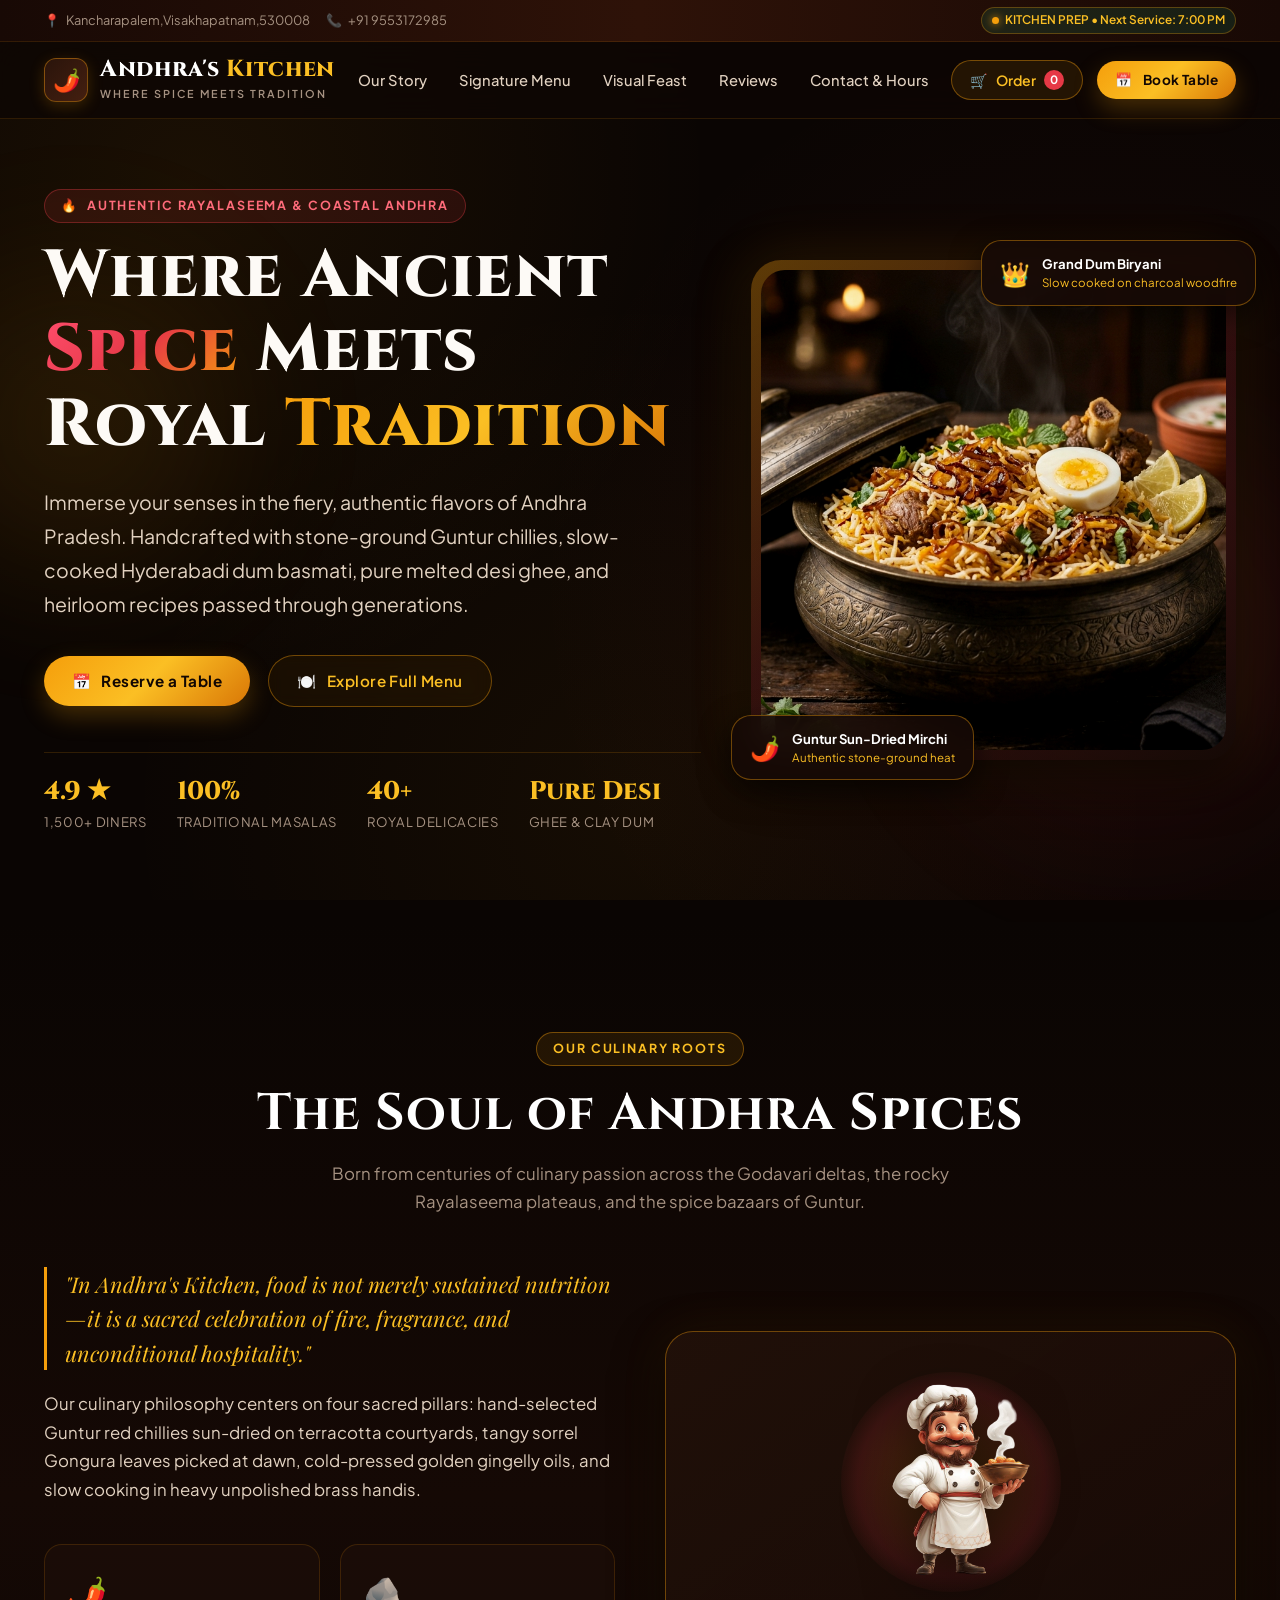
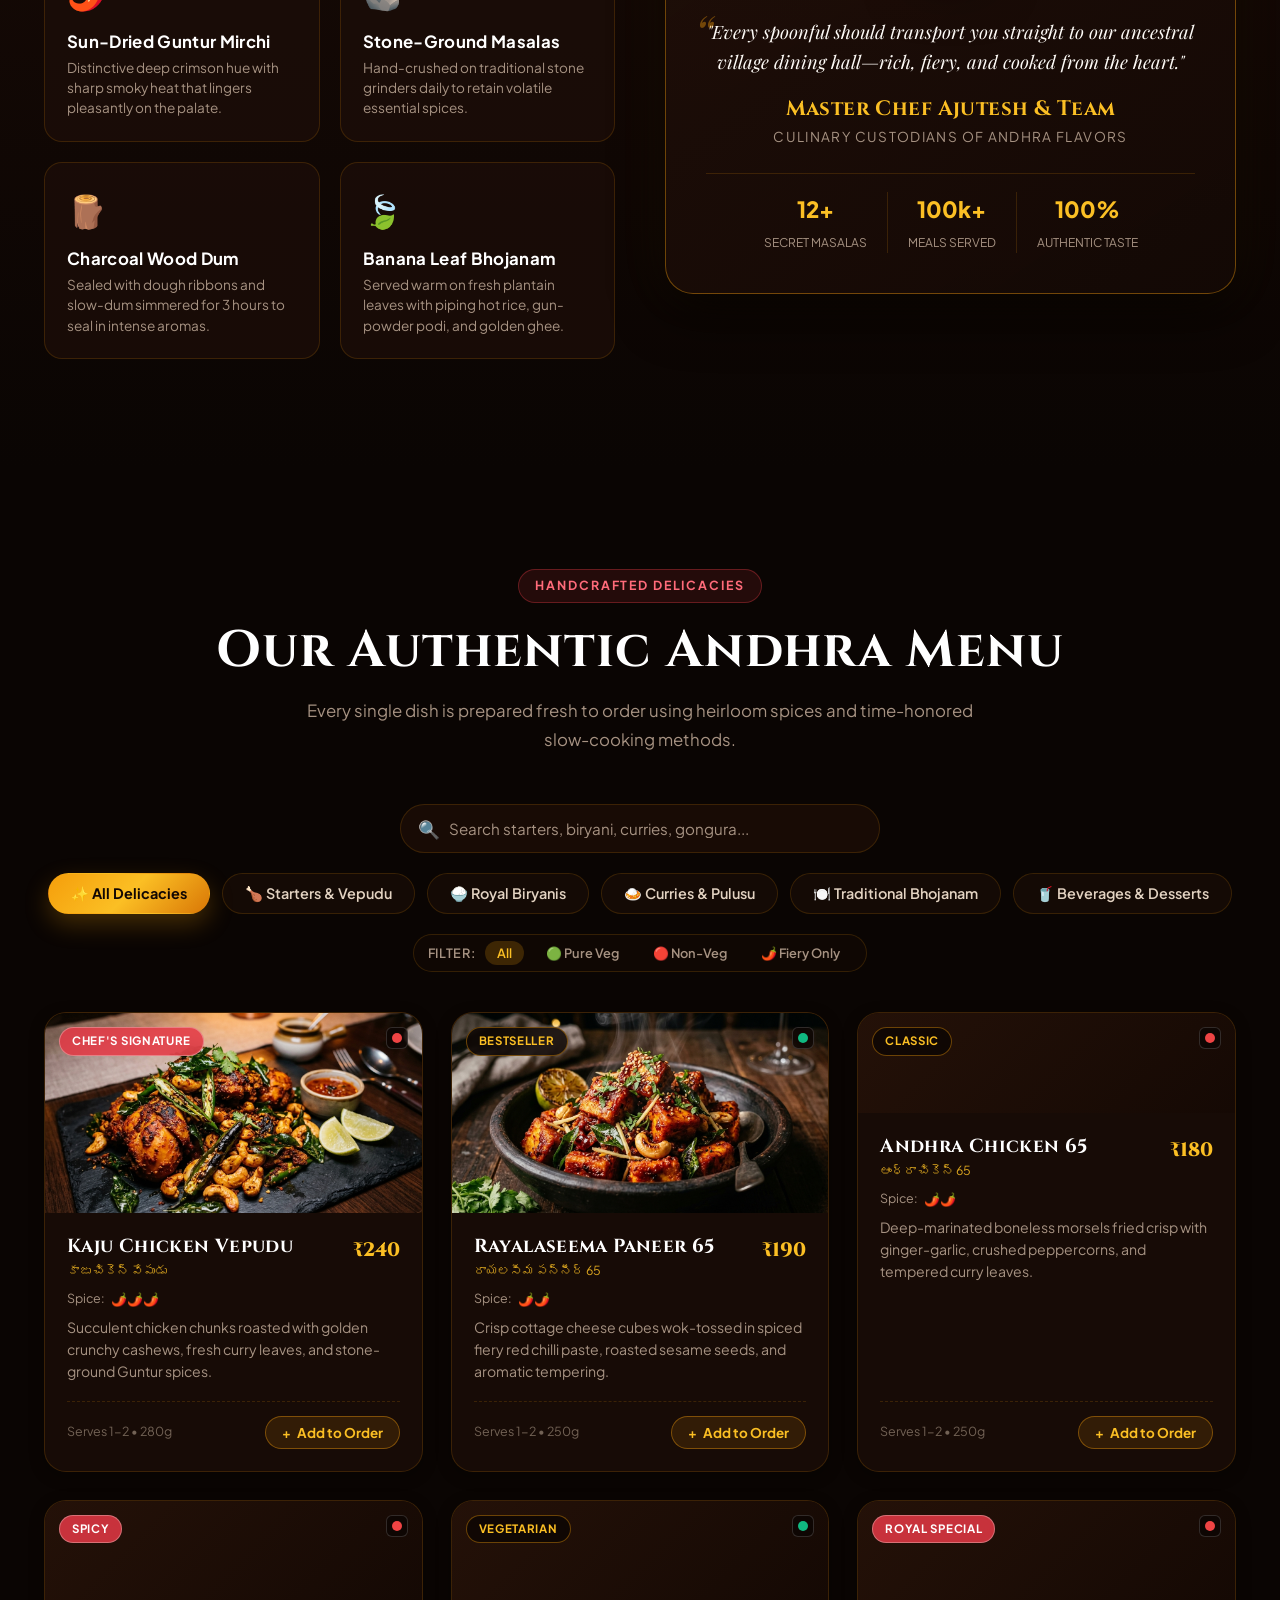
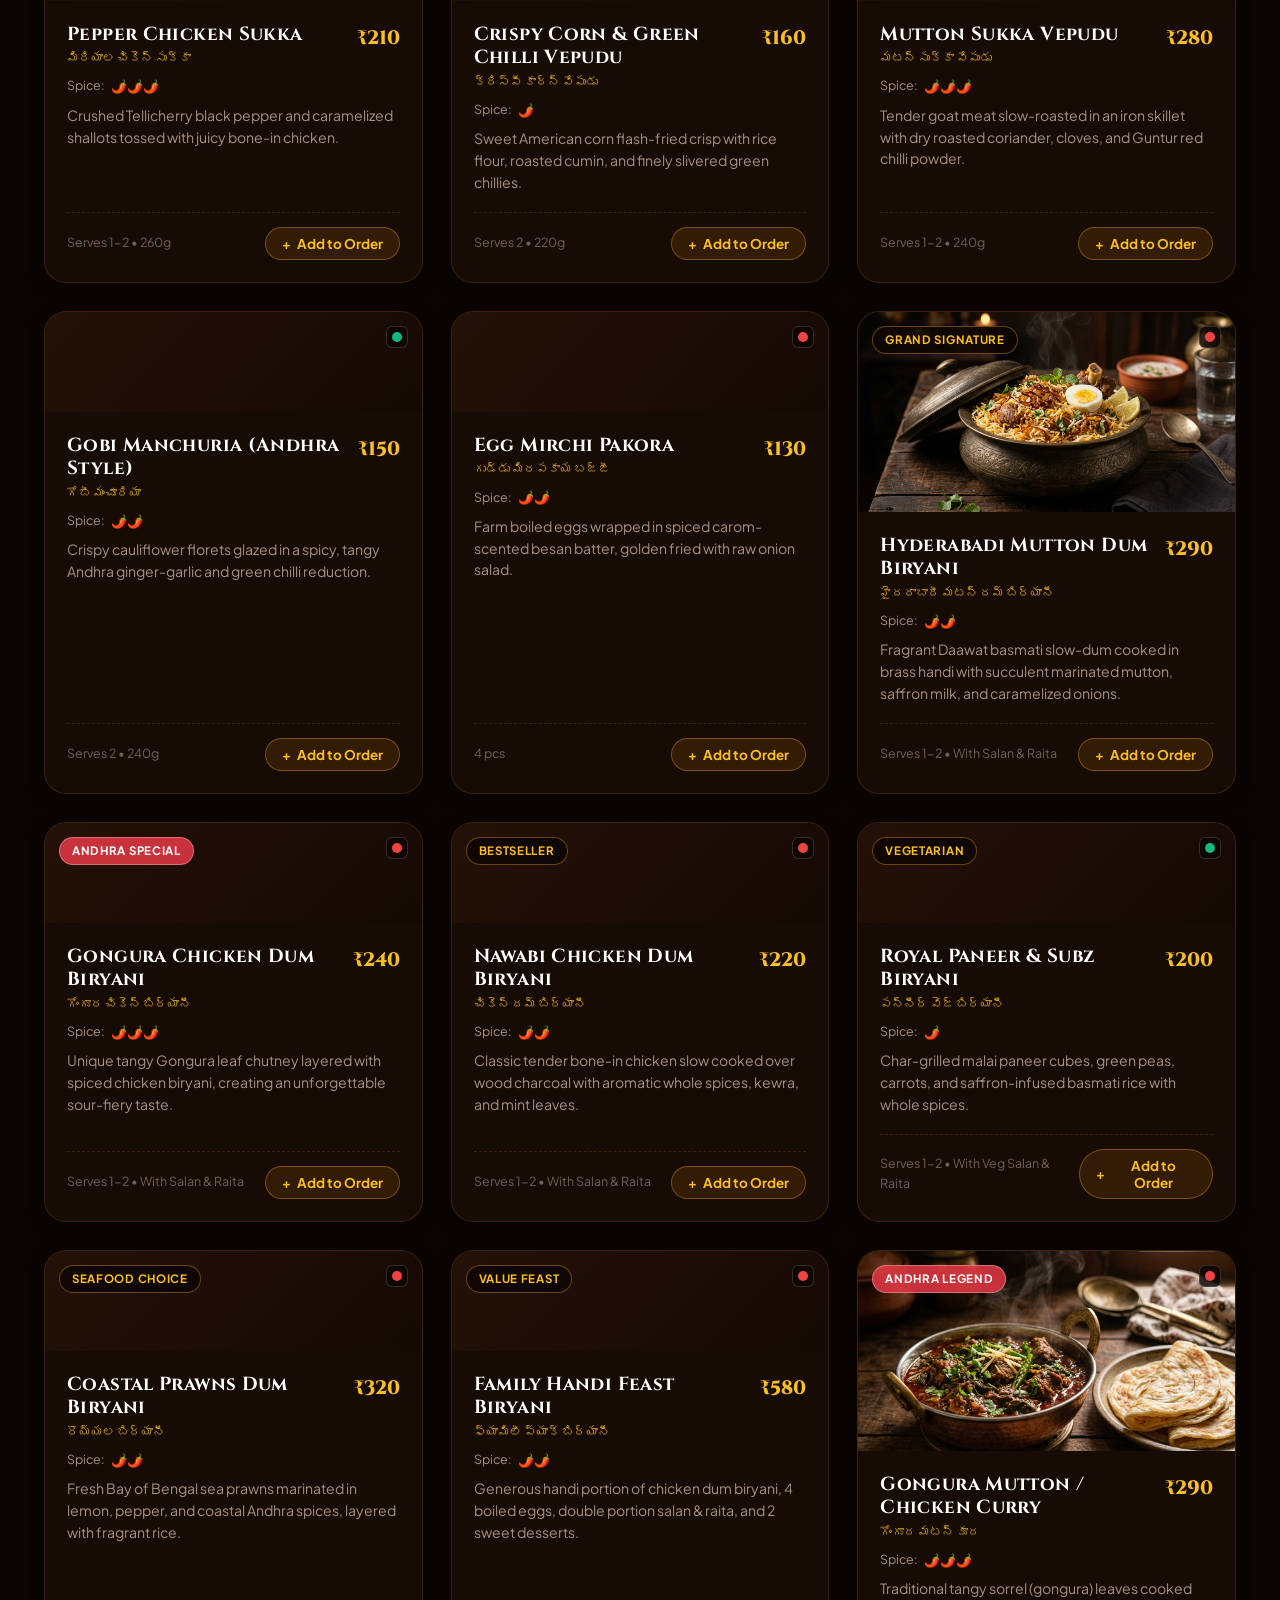
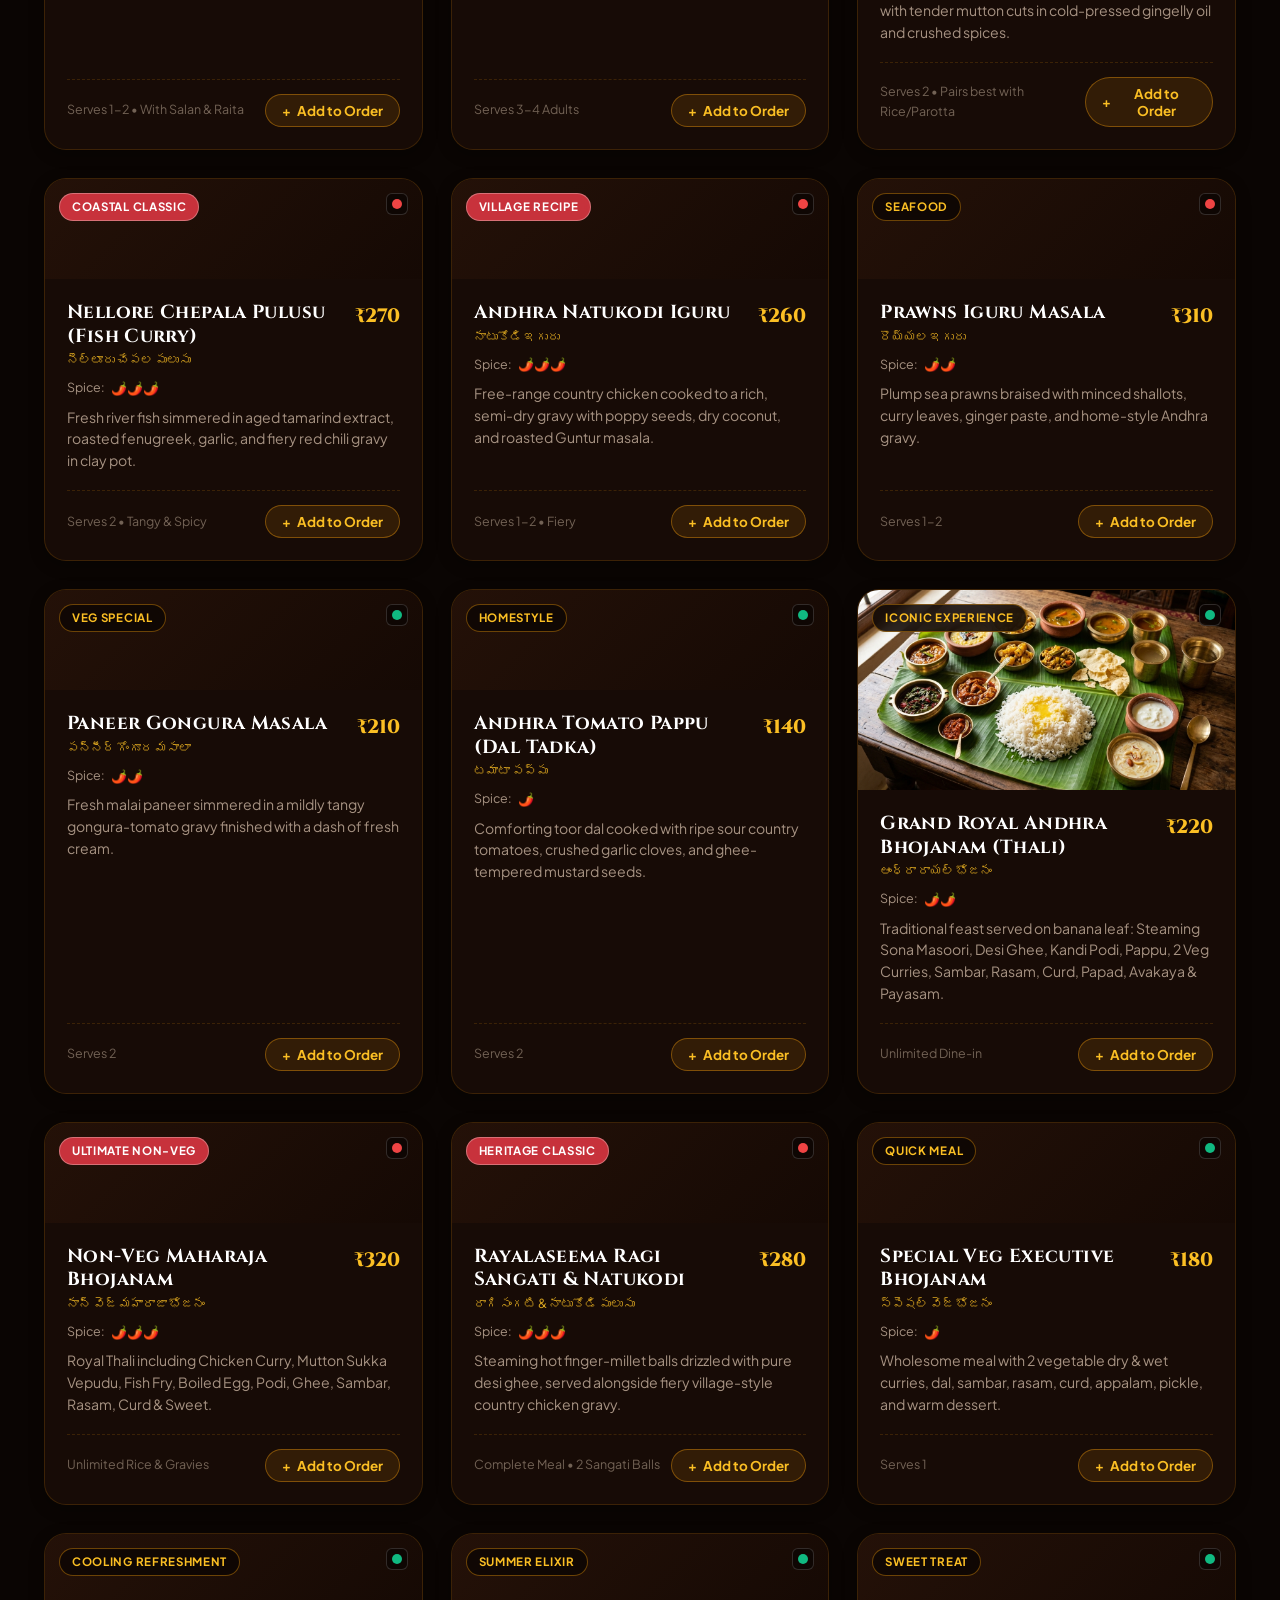
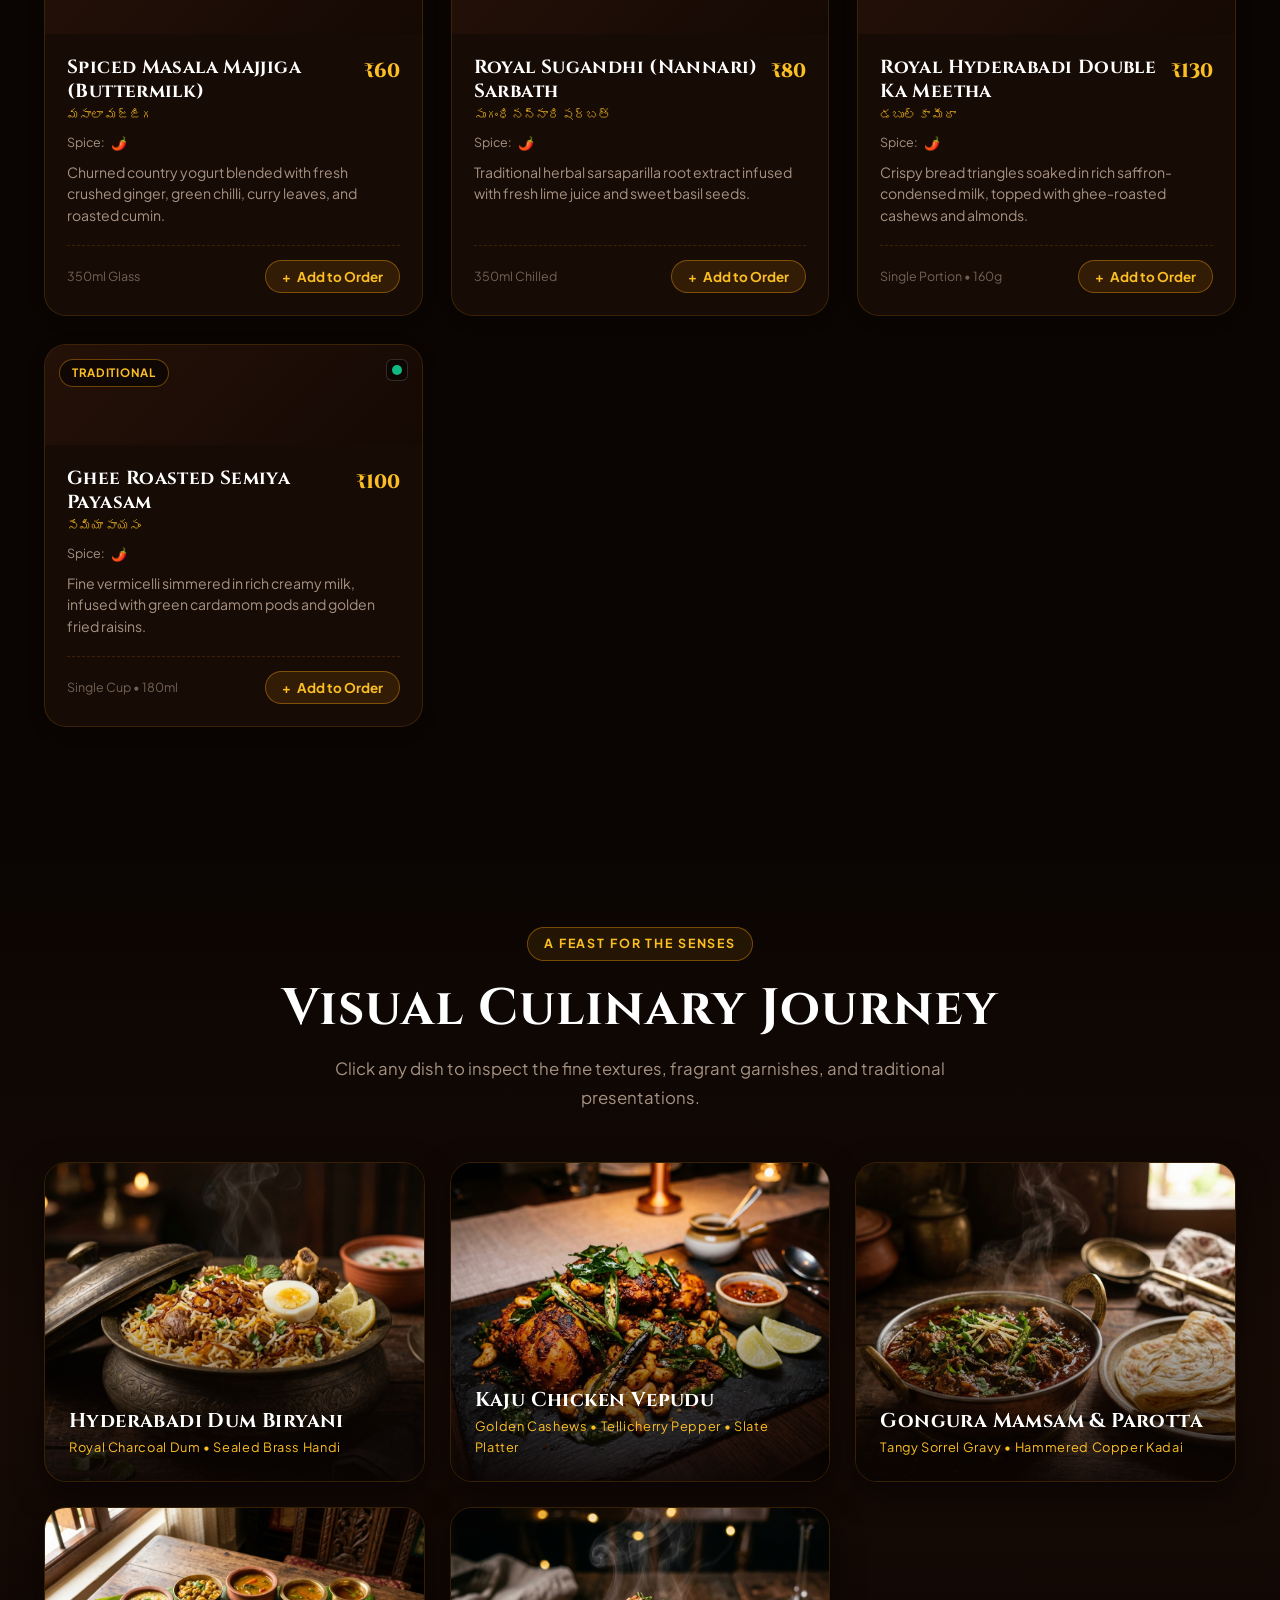
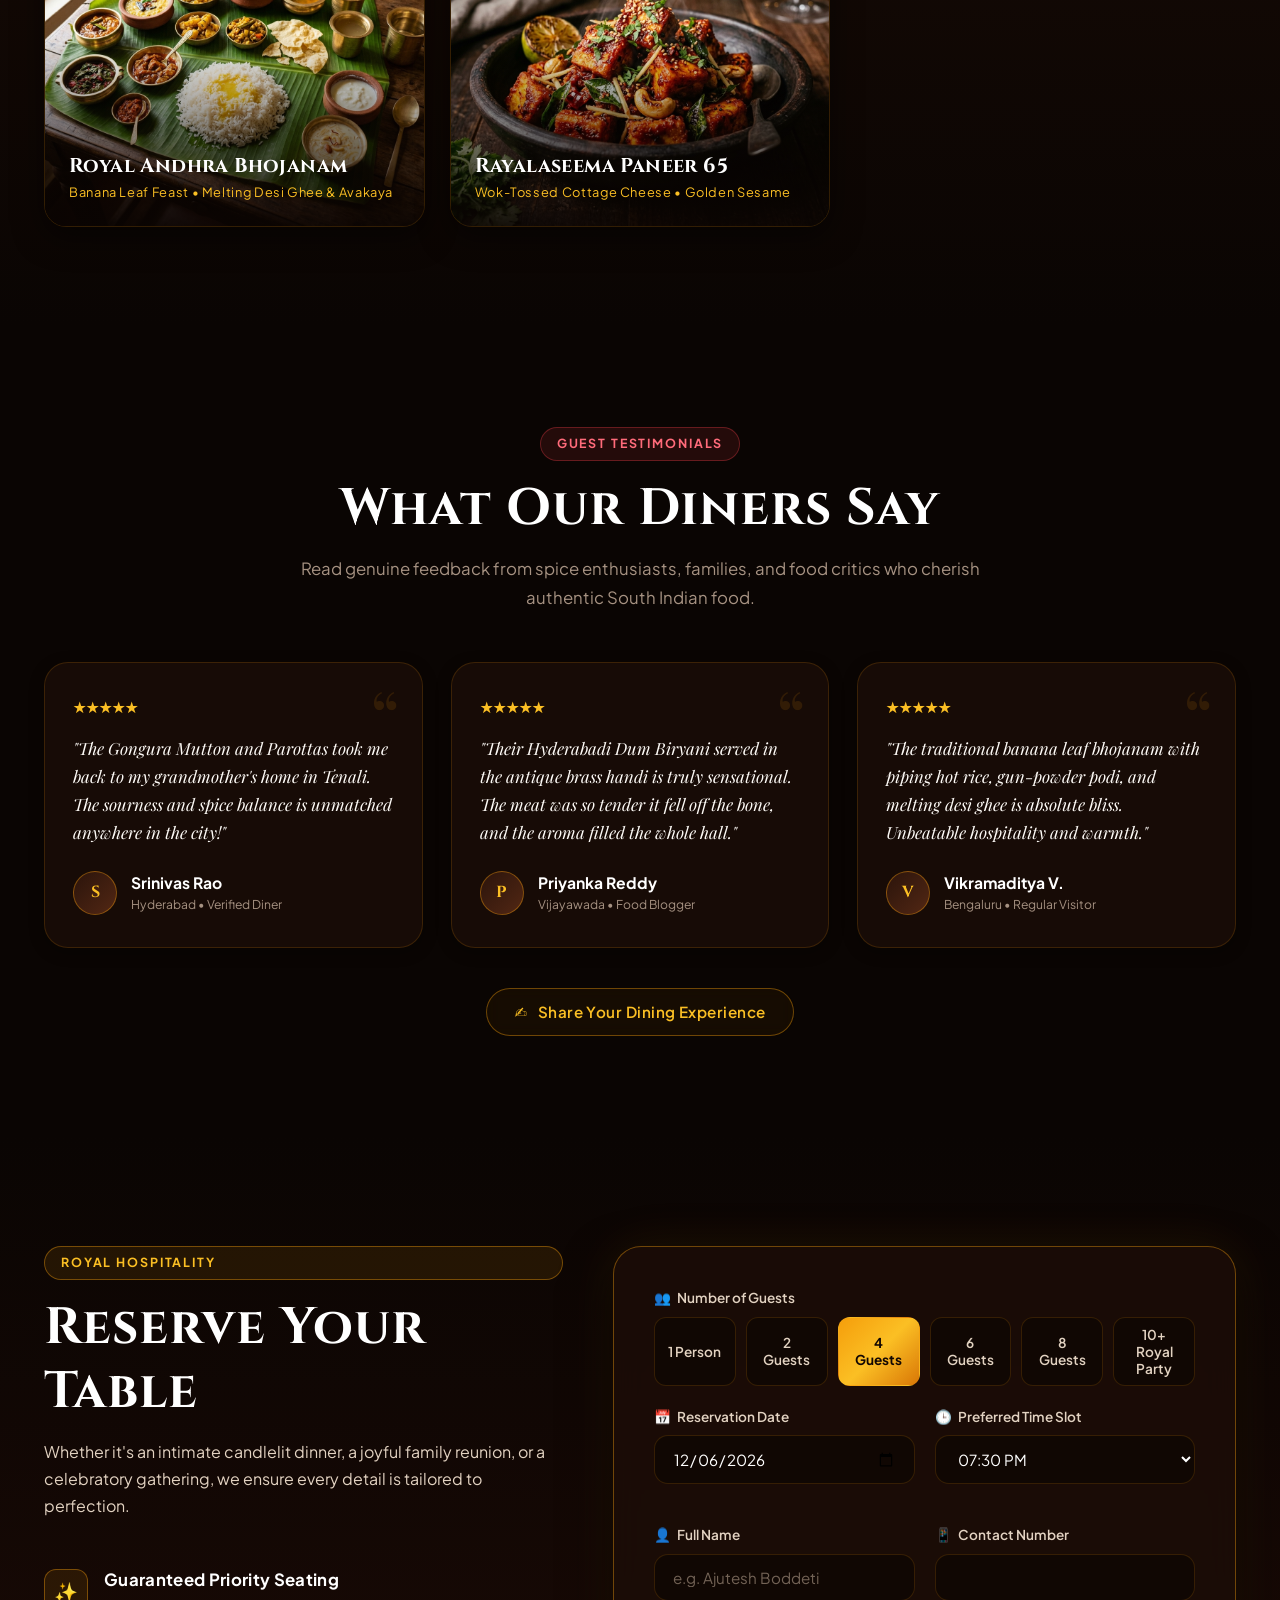
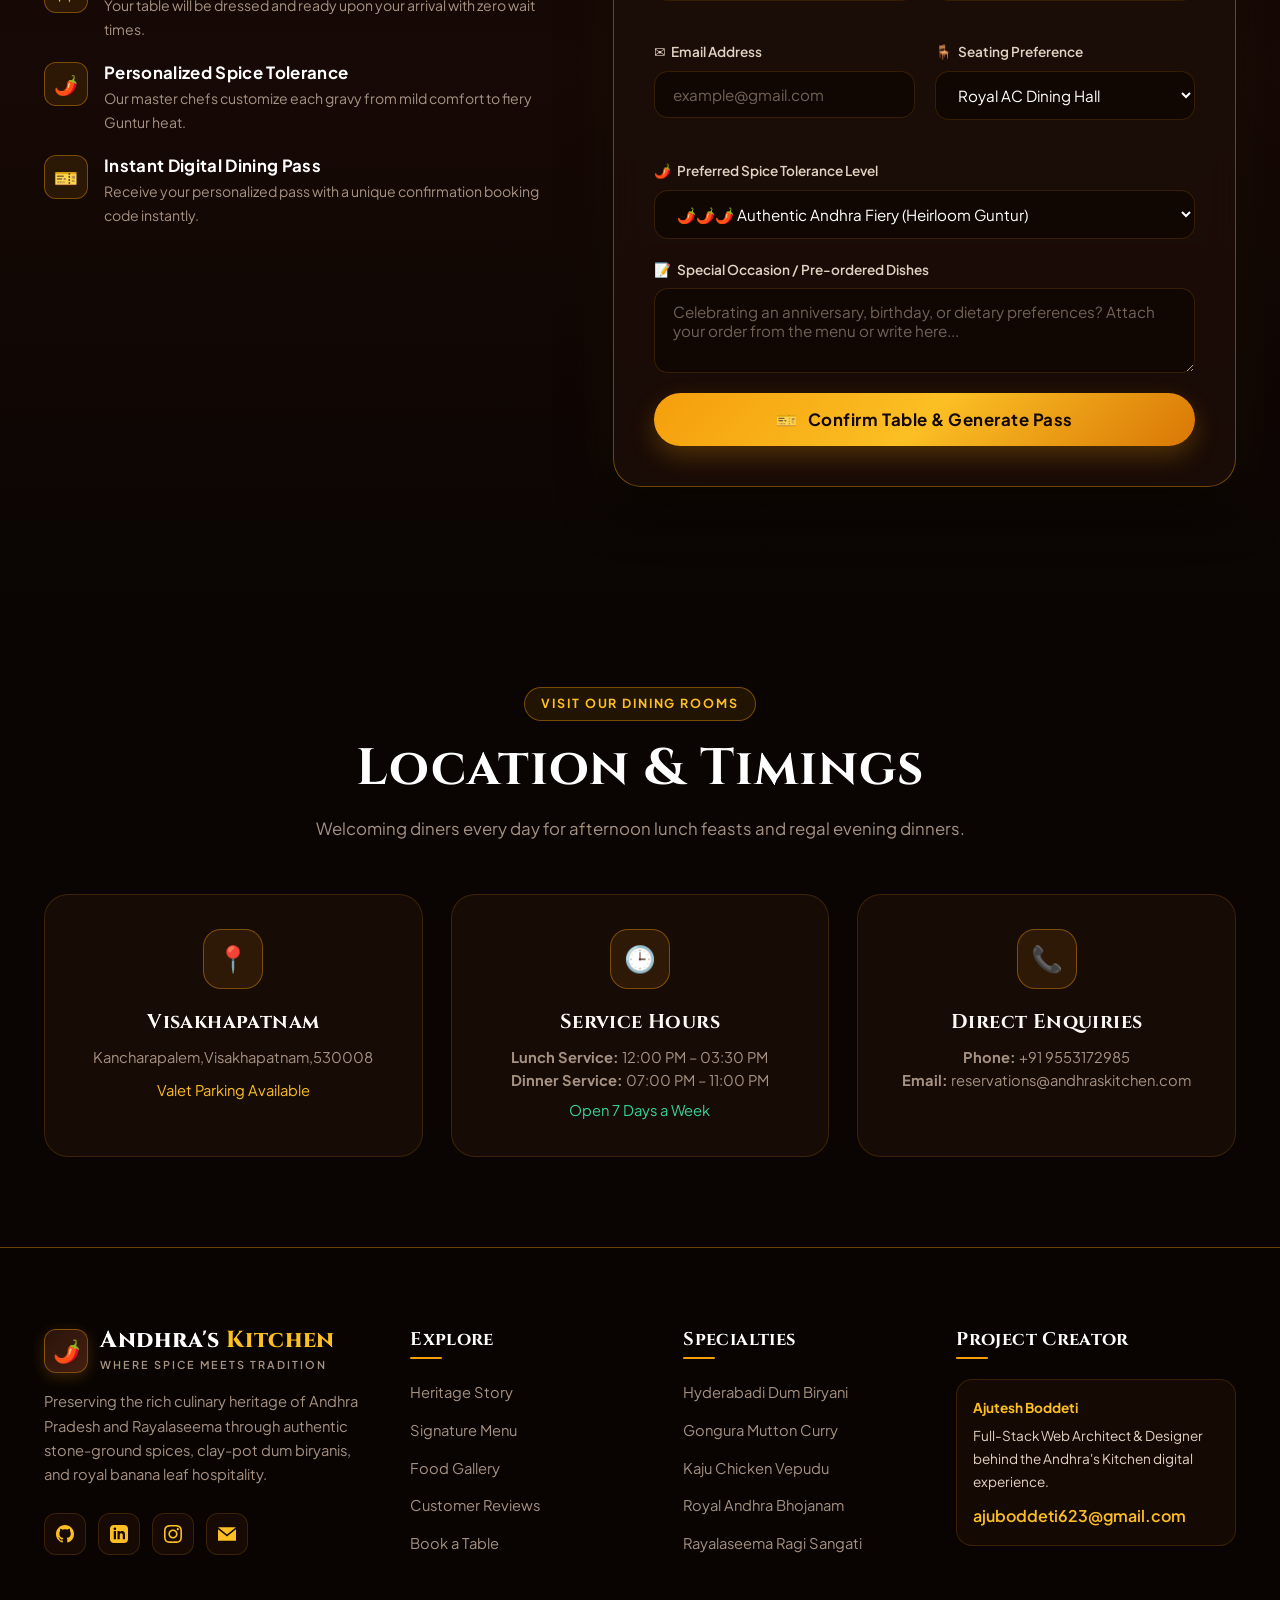
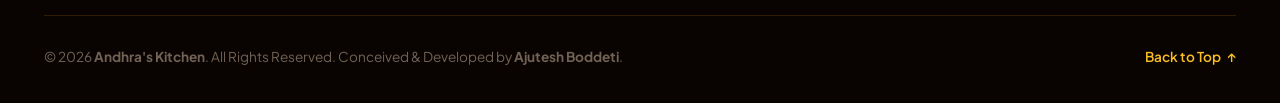
==== index.html @ c89c9b5f "Add files via upload" ====
<!DOCTYPE html>
<html lang="en">

<head>
    <meta charset="UTF-8">
    <meta name="viewport" content="width=device-width, initial-scale=1.0">
    <title>Andhra's Kitchen | Authentic Rayalaseema & Coastal Andhra Cuisine</title>
    <meta name="description"
        content="Experience royal Andhra & Rayalaseema cuisine at Andhra's Kitchen. Slow-cooked Dum Biryanis, authentic Gongura curries, stone-ground masalas, and traditional banana leaf bhojanam.">
    <meta name="keywords"
        content="Andhra Kitchen, Andhra Restaurant, Hyderabadi Biryani, Gongura Mutton, Andhra Thali, Rayalaseema Food, Guntur Chicken, Table Reservation">
    <meta name="theme-color" content="#0a0503">

    <!-- Stylesheets & Fonts -->
    <link rel="stylesheet" href="style1.css">
</head>

<body id="top">

    <!-- Top Announcement Bar -->
    <div class="top-bar">
        <div class="container top-bar-inner">
            <div class="top-bar-left">
                <span class="top-bar-item">
                    <span>📍</span> Kancharapalem,Visakhapatnam,530008
                </span>
                <span class="top-bar-item">
                    <span>📞</span> +91 9553172985
                </span>
            </div>
            <div class="top-bar-right">
                <span class="status-badge live-status-pill">
                    <span class="dot"></span> OPEN NOW • Lunch & Dinner Service
                </span>
            </div>
        </div>
    </div>

    <!-- Navigation Header -->
    <header class="navbar" id="mainNavbar">
        <div class="container nav-container">
            <!-- Brand Logo -->
            <a href="#top" class="brand-logo" aria-label="Andhra's Kitchen Home">
                <div class="brand-emblem">🌶️</div>
                <div class="brand-text">
                    <div class="brand-name">
                        <span>Andhra's</span> <span>Kitchen</span>
                    </div>
                    <span class="brand-tagline">Where Spice Meets Tradition</span>
                </div>
            </a>

            <!-- Desktop Nav Links -->
            <ul class="nav-links">
                <li><a href="#about" class="nav-link">Our Story</a></li>
                <li><a href="#menu" class="nav-link">Signature Menu</a></li>
                <li><a href="#gallery" class="nav-link">Visual Feast</a></li>
                <li><a href="#review" class="nav-link">Reviews</a></li>
                <li><a href="#contact" class="nav-link">Contact & Hours</a></li>
            </ul>

            <!-- Nav Actions -->
            <div class="nav-actions">
                <button class="btn-order-cart btn-open-cart" title="View Table Order">
                    <span>🛒</span>
                    <span>Order</span>
                    <span class="cart-count">0</span>
                </button>

                <a href="#book" class="btn btn-primary btn-sm btn-book-table">
                    <span>📅</span> Book Table
                </a>

                <button class="nav-toggle-btn" id="navToggleBtn" aria-label="Open mobile navigation menu">
                    ☰
                </button>
            </div>
        </div>
    </header>

    <!-- Mobile Navigation Drawer -->
    <div class="drawer-overlay" id="drawerOverlay"></div>
    <aside class="mobile-drawer" id="mobileDrawer">
        <div>
            <div class="drawer-header">
                <div class="brand-logo">
                    <div class="brand-emblem">🌶️</div>
                    <div class="brand-text">
                        <div class="brand-name"><span>Andhra's</span> <span>Kitchen</span></div>
                    </div>
                </div>
                <button class="drawer-close" id="closeMobileDrawer">✕</button>
            </div>
            <ul class="drawer-links">
                <li><a href="#top"><span>🏠</span> Home</a></li>
                <li><a href="#about"><span>📜</span> Our Heritage Story</a></li>
                <li><a href="#menu"><span>🍲</span> Signature Menu</a></li>
                <li><a href="#gallery"><span>📸</span> Visual Gallery</a></li>
                <li><a href="#review"><span>⭐</span> Guest Reviews</a></li>
                <li><a href="#book"><span>📅</span> Table Reservation</a></li>
                <li><a href="#contact"><span>📍</span> Location & Timings</a></li>
            </ul>
        </div>
        <div style="padding-top: 20px; border-top: 1px solid var(--border-subtle);">
            <a href="#book" class="btn btn-primary" style="width: 100%; margin-bottom: 12px;">Reserve Table Now</a>
            <div style="font-size: 0.8rem; text-align: center; color: var(--text-muted);">
                Open Daily: 12:00 PM – 11:00 PM
            </div>
        </div>
    </aside>

    <!-- Interactive Order Drawer / Cart -->
    <aside class="order-drawer" id="orderDrawer">
        <div class="drawer-top">
            <h3 class="drawer-title">
                <span>🛒</span> Your Table Pre-Order
            </h3>
            <button class="drawer-close" id="closeOrderDrawer">✕</button>
        </div>

        <div class="order-items-container" id="orderItemsContainer">
            <!-- Dynamically populated by app.js -->
        </div>

        <div class="drawer-bottom">
            <div class="order-summary-row">
                <span>Items Subtotal</span>
                <span id="orderSubtotalAmount">₹0</span>
            </div>
            <div class="order-summary-row" style="font-size: 0.8rem; color: var(--text-dim);">
                <span>Taxes & Service</span>
                <span>Included in Dine-in</span>
            </div>
            <div class="order-summary-row total">
                <span>Estimated Total</span>
                <span id="orderTotalAmount">₹0</span>
            </div>

            <div class="drawer-actions">
                <button class="btn btn-primary" id="btnAttachOrderToBooking" style="width: 100%;">
                    <span>📅</span> Attach to Table Booking
                </button>
                <button class="btn btn-outline btn-sm" id="btnClearOrder" style="width: 100%;">
                    Clear All Items
                </button>
            </div>
        </div>
    </aside>

    <!-- Main Content Area -->
    <main>
        <!-- Hero Section -->
        <section id="hero" class="hero">
            <div class="container">
                <div class="hero-grid">
                    <div class="hero-content">
                        <div class="section-tag chili">
                            <span>🔥</span> Authentic Rayalaseema & Coastal Andhra
                        </div>

                        <h1 class="hero-title">
                            Where Ancient <span class="chili-gradient-text">Spice</span> Meets Royal <span
                                class="gold-gradient-text">Tradition</span>
                        </h1>

                        <p class="hero-description">
                            Immerse your senses in the fiery, authentic flavors of Andhra Pradesh. Handcrafted with
                            stone-ground Guntur chillies, slow-cooked Hyderabadi dum basmati, pure melted desi ghee, and
                            heirloom recipes passed through generations.
                        </p>

                        <div class="hero-buttons">
                            <a href="#book" class="btn btn-primary">
                                <span>📅</span> Reserve a Table
                            </a>
                            <a href="#menu" class="btn btn-outline">
                                <span>🍽️</span> Explore Full Menu
                            </a>
                        </div>

                        <div class="hero-stats">
                            <div class="stat-item">
                                <span class="stat-value">4.9 ★</span>
                                <span class="stat-label">1,500+ Diners</span>
                            </div>
                            <div class="stat-item">
                                <span class="stat-value">100%</span>
                                <span class="stat-label">Traditional Masalas</span>
                            </div>
                            <div class="stat-item">
                                <span class="stat-value">40+</span>
                                <span class="stat-label">Royal Delicacies</span>
                            </div>
                            <div class="stat-item">
                                <span class="stat-value">Pure Desi</span>
                                <span class="stat-label">Ghee & Clay Dum</span>
                            </div>
                        </div>
                    </div>

                    <!-- Hero Visual Showcase -->
                    <div class="hero-visual">
                        <div class="hero-image-frame">
                            <img src="images/hero_biryani.jpg"
                                alt="Authentic Hyderabadi Mutton Dum Biryani in traditional brass handi" width="800"
                                height="500">
                        </div>

                        <!-- Floating Highlight Badges -->
                        <div class="floating-chip top-right">
                            <span class="chip-icon">👑</span>
                            <div>
                                <div class="chip-title">Grand Dum Biryani</div>
                                <div class="chip-subtitle">Slow cooked on charcoal woodfire</div>
                            </div>
                        </div>

                        <div class="floating-chip bottom-left">
                            <span class="chip-icon">🌶️</span>
                            <div>
                                <div class="chip-title">Guntur Sun-Dried Mirchi</div>
                                <div class="chip-subtitle">Authentic stone-ground heat</div>
                            </div>
                        </div>
                    </div>
                </div>
            </div>
        </section>

        <!-- About & Heritage Story Section -->
        <section id="about" class="about-section">
            <div class="container">
                <div class="section-heading-wrapper">
                    <span class="section-tag">Our Culinary Roots</span>
                    <h2 class="section-title">The Soul of Andhra Spices</h2>
                    <p class="section-subtitle">
                        Born from centuries of culinary passion across the Godavari deltas, the rocky Rayalaseema
                        plateaus, and the spice bazaars of Guntur.
                    </p>
                </div>

                <div class="story-grid">
                    <div class="story-text">
                        <p class="story-lead">
                            "In Andhra's Kitchen, food is not merely sustained nutrition—it is a sacred celebration of
                            fire, fragrance, and unconditional hospitality."
                        </p>

                        <p class="story-body">
                            Our culinary philosophy centers on four sacred pillars: hand-selected Guntur red chillies
                            sun-dried on terracotta courtyards, tangy sorrel Gongura leaves picked at dawn, cold-pressed
                            golden gingelly oils, and slow cooking in heavy unpolished brass handis.
                        </p>

                        <div class="heritage-pillars">
                            <div class="pillar-card">
                                <span class="pillar-icon">🌶️</span>
                                <h3 class="pillar-title">Sun-Dried Guntur Mirchi</h3>
                                <p class="pillar-desc">Distinctive deep crimson hue with sharp smoky heat that lingers
                                    pleasantly on the palate.</p>
                            </div>
                            <div class="pillar-card">
                                <span class="pillar-icon">🪨</span>
                                <h3 class="pillar-title">Stone-Ground Masalas</h3>
                                <p class="pillar-desc">Hand-crushed on traditional stone grinders daily to retain
                                    volatile essential spices.</p>
                            </div>
                            <div class="pillar-card">
                                <span class="pillar-icon">🪵</span>
                                <h3 class="pillar-title">Charcoal Wood Dum</h3>
                                <p class="pillar-desc">Sealed with dough ribbons and slow-dum simmered for 3 hours to
                                    seal in intense aromas.</p>
                            </div>
                            <div class="pillar-card">
                                <span class="pillar-icon">🍃</span>
                                <h3 class="pillar-title">Banana Leaf Bhojanam</h3>
                                <p class="pillar-desc">Served warm on fresh plantain leaves with piping hot rice,
                                    gun-powder podi, and golden ghee.</p>
                            </div>
                        </div>
                    </div>

                    <!-- Chef Story Feature Card -->
                    <div class="chef-feature-card">
                        <div class="chef-img-wrapper">
                            <img src="ck.png" alt="Master Chef Mascot of Andhra's Kitchen" width="200" height="200">
                        </div>
                        <p class="chef-quote">
                            "Every spoonful should transport you straight to our ancestral village dining hall—rich,
                            fiery, and cooked from the heart."
                        </p>
                        <h3 class="chef-name">Master Chef Ajutesh & Team</h3>
                        <div class="chef-role">Culinary Custodians of Andhra Flavors</div>

                        <div
                            style="display: flex; gap: 20px; justify-content: center; margin-top: 25px; width: 100%; border-top: 1px solid var(--border-subtle); padding-top: 18px;">
                            <div>
                                <span
                                    style="font-size: 1.4rem; font-weight: 800; color: var(--gold-light); display: block;">12+</span>
                                <span
                                    style="font-size: 0.75rem; color: var(--text-muted); text-transform: uppercase;">Secret
                                    Masalas</span>
                            </div>
                            <div style="border-left: 1px solid var(--border-subtle); padding-left: 20px;">
                                <span
                                    style="font-size: 1.4rem; font-weight: 800; color: var(--gold-light); display: block;">100k+</span>
                                <span
                                    style="font-size: 0.75rem; color: var(--text-muted); text-transform: uppercase;">Meals
                                    Served</span>
                            </div>
                            <div style="border-left: 1px solid var(--border-subtle); padding-left: 20px;">
                                <span
                                    style="font-size: 1.4rem; font-weight: 800; color: var(--gold-light); display: block;">100%</span>
                                <span
                                    style="font-size: 0.75rem; color: var(--text-muted); text-transform: uppercase;">Authentic
                                    Taste</span>
                            </div>
                        </div>
                    </div>
                </div>
            </div>
        </section>

        <!-- Culinary Repertoire / Menu Section -->
        <section id="menu" class="menu-section">
            <div class="container">
                <div class="section-heading-wrapper">
                    <span class="section-tag chili">Handcrafted Delicacies</span>
                    <h2 class="section-title">Our Authentic Andhra Menu</h2>
                    <p class="section-subtitle">
                        Every single dish is prepared fresh to order using heirloom spices and time-honored slow-cooking
                        methods.
                    </p>
                </div>

                <!-- Menu Controls (Search, Categories, Dietary) -->
                <div class="menu-controls">
                    <!-- Live Search Box -->
                    <div class="search-box">
                        <span class="search-icon">🔍</span>
                        <input type="text" id="menuSearchInput"
                            placeholder="Search starters, biryani, curries, gongura..." aria-label="Search Menu Dishes">
                    </div>

                    <!-- Category Filter Tabs -->
                    <div class="category-tabs" role="tablist">
                        <button class="tab-btn active" data-category="all" role="tab">✨ All Delicacies</button>
                        <button class="tab-btn" data-category="starters" role="tab">🍗 Starters & Vepudu</button>
                        <button class="tab-btn" data-category="biryani" role="tab">🍚 Royal Biryanis</button>
                        <button class="tab-btn" data-category="curries" role="tab">🍛 Curries & Pulusu</button>
                        <button class="tab-btn" data-category="meals" role="tab">🍽️ Traditional Bhojanam</button>
                        <button class="tab-btn" data-category="drinks" role="tab">🥤 Beverages & Desserts</button>
                    </div>

                    <!-- Dietary Sub-Filter -->
                    <div class="diet-filter">
                        <span class="diet-label">Filter:</span>
                        <button class="diet-btn active" data-diet="all">All</button>
                        <button class="diet-btn" data-diet="veg">🟢 Pure Veg</button>
                        <button class="diet-btn" data-diet="non-veg">🔴 Non-Veg</button>
                        <button class="diet-btn" data-diet="spicy">🌶️ Fiery Only</button>
                    </div>
                </div>

                <!-- Dynamic Menu Grid (Populated by app.js) -->
                <div class="menu-grid" id="menuGrid">
                    <!-- Cards will be dynamically injected here -->
                </div>
            </div>
        </section>

        <!-- Visual Feast / Culinary Gallery Section -->
        <section id="gallery" class="gallery-section">
            <div class="container">
                <div class="section-heading-wrapper">
                    <span class="section-tag">A Feast For The Senses</span>
                    <h2 class="section-title">Visual Culinary Journey</h2>
                    <p class="section-subtitle">
                        Click any dish to inspect the fine textures, fragrant garnishes, and traditional presentations.
                    </p>
                </div>

                <div class="gallery-grid">
                    <!-- Item 1: Royal Dum Biryani -->
                    <div class="gallery-card" data-title="Hyderabadi Mutton Dum Biryani"
                        data-tag="Slow Dum • Brass Handi • Saffron Basmati">
                        <img src="images/hero_biryani.jpg" alt="Hyderabadi Mutton Dum Biryani in brass handi"
                            loading="lazy">
                        <div class="gallery-overlay">
                            <h3 class="gallery-title">Hyderabadi Dum Biryani</h3>
                            <span class="gallery-tag">Royal Charcoal Dum • Sealed Brass Handi</span>
                        </div>
                    </div>

                    <!-- Item 2: Kaju Chicken Vepudu -->
                    <div class="gallery-card" data-title="Kaju Chicken Vepudu (Pepper Fry)"
                        data-tag="Roasted Cashews • Curry Leaves • Guntur Spice">
                        <img src="images/chicken_fry.jpg" alt="Gourmet Andhra Pepper Chicken Fry on black slate"
                            loading="lazy">
                        <div class="gallery-overlay">
                            <h3 class="gallery-title">Kaju Chicken Vepudu</h3>
                            <span class="gallery-tag">Golden Cashews • Tellicherry Pepper • Slate Platter</span>
                        </div>
                    </div>

                    <!-- Item 3: Gongura Mutton / Chicken Curry -->
                    <div class="gallery-card" data-title="Andhra Gongura Mamsam Curry"
                        data-tag="Sorrel Leaves • Flaky Malabar Parotta • Copper Kadai">
                        <img src="images/curry_gongura.jpg"
                            alt="Steaming Gongura Mutton curry in copper kadai with parotta" loading="lazy">
                        <div class="gallery-overlay">
                            <h3 class="gallery-title">Gongura Mamsam & Parotta</h3>
                            <span class="gallery-tag">Tangy Sorrel Gravy • Hammered Copper Kadai</span>
                        </div>
                    </div>

                    <!-- Item 4: Grand Andhra Bhojanam (Thali) -->
                    <div class="gallery-card" data-title="Grand Royal Andhra Bhojanam (Thali)"
                        data-tag="Plantain Leaf • Sona Masoori • Desi Ghee • 9 Accompaniments">
                        <img src="images/andhra_thali.jpg" alt="Authentic Andhra Bhojanam Thali on banana leaf"
                            loading="lazy">
                        <div class="gallery-overlay">
                            <h3 class="gallery-title">Royal Andhra Bhojanam</h3>
                            <span class="gallery-tag">Banana Leaf Feast • Melting Desi Ghee & Avakaya</span>
                        </div>
                    </div>

                    <!-- Item 5: Rayalaseema Paneer 65 -->
                    <div class="gallery-card" data-title="Rayalaseema Paneer 65"
                        data-tag="Crisp Malai Paneer • Red Chilli Masala • Roasted Sesame">
                        <img src="images/paneer_starter.jpg" alt="Crispy Paneer 65 tossed with sesame and cashews"
                            loading="lazy">
                        <div class="gallery-overlay">
                            <h3 class="gallery-title">Rayalaseema Paneer 65</h3>
                            <span class="gallery-tag">Wok-Tossed Cottage Cheese • Golden Sesame</span>
                        </div>
                    </div>
                </div>
            </div>
        </section>

        <!-- Customer Testimonials & Reviews -->
        <section id="review" class="reviews-section">
            <div class="container">
                <div class="section-heading-wrapper">
                    <span class="section-tag chili">Guest Testimonials</span>
                    <h2 class="section-title">What Our Diners Say</h2>
                    <p class="section-subtitle">
                        Read genuine feedback from spice enthusiasts, families, and food critics who cherish authentic
                        South Indian food.
                    </p>
                </div>

                <div class="reviews-grid">
                    <div class="review-card">
                        <div class="review-rating">★★★★★</div>
                        <p class="review-quote">"The Gongura Mutton and Parottas took me back to my grandmother's home
                            in Tenali. The sourness and spice balance is unmatched anywhere in the city!"</p>
                        <div class="reviewer-meta">
                            <div class="reviewer-avatar">S</div>
                            <div class="reviewer-info">
                                <span class="reviewer-name">Srinivas Rao</span>
                                <span class="reviewer-tag">Hyderabad • Verified Diner</span>
                            </div>
                        </div>
                    </div>

                    <div class="review-card">
                        <div class="review-rating">★★★★★</div>
                        <p class="review-quote">"Their Hyderabadi Dum Biryani served in the antique brass handi is truly
                            sensational. The meat was so tender it fell off the bone, and the aroma filled the whole
                            hall."</p>
                        <div class="reviewer-meta">
                            <div class="reviewer-avatar">P</div>
                            <div class="reviewer-info">
                                <span class="reviewer-name">Priyanka Reddy</span>
                                <span class="reviewer-tag">Vijayawada • Food Blogger</span>
                            </div>
                        </div>
                    </div>

                    <div class="review-card">
                        <div class="review-rating">★★★★★</div>
                        <p class="review-quote">"The traditional banana leaf bhojanam with piping hot rice, gun-powder
                            podi, and melting desi ghee is absolute bliss. Unbeatable hospitality and warmth."</p>
                        <div class="reviewer-meta">
                            <div class="reviewer-avatar">V</div>
                            <div class="reviewer-info">
                                <span class="reviewer-name">Vikramaditya V.</span>
                                <span class="reviewer-tag">Bengaluru • Regular Visitor</span>
                            </div>
                        </div>
                    </div>
                </div>

                <div style="text-align: center; margin-top: 40px;">
                    <button class="btn btn-outline" id="btnOpenReviewModal">
                        <span>✍️</span> Share Your Dining Experience
                    </button>
                </div>
            </div>
        </section>

        <!-- Table Reservation Section -->
        <section id="book" class="reservation-section">
            <div class="container">
                <div class="reservation-grid">
                    <div class="reservation-info">
                        <div class="section-tag">Royal Hospitality</div>
                        <h2 class="section-title">Reserve Your Table</h2>
                        <p style="margin-bottom: 20px;">
                            Whether it's an intimate candlelit dinner, a joyful family reunion, or a celebratory
                            gathering, we ensure every detail is tailored to perfection.
                        </p>

                        <ul class="perks-list">
                            <li class="perk-item">
                                <div class="perk-icon-circle">✨</div>
                                <div class="perk-text">
                                    <h4>Guaranteed Priority Seating</h4>
                                    <p>Your table will be dressed and ready upon your arrival with zero wait times.</p>
                                </div>
                            </li>
                            <li class="perk-item">
                                <div class="perk-icon-circle">🌶️</div>
                                <div class="perk-text">
                                    <h4>Personalized Spice Tolerance</h4>
                                    <p>Our master chefs customize each gravy from mild comfort to fiery Guntur heat.</p>
                                </div>
                            </li>
                            <li class="perk-item">
                                <div class="perk-icon-circle">🎫</div>
                                <div class="perk-text">
                                    <h4>Instant Digital Dining Pass</h4>
                                    <p>Receive your personalized pass with a unique confirmation booking code instantly.
                                    </p>
                                </div>
                            </li>
                        </ul>
                    </div>

                    <!-- Reservation Form Card -->
                    <div class="reservation-card">
                        <form id="reservationForm" action="https://formspree.io/f/meepoard" method="POST">
                            <!-- Party Size Quick Selector -->
                            <div class="form-field full-width">
                                <label class="field-label">
                                    <span>👥</span> Number of Guests
                                </label>
                                <div class="party-pills">
                                    <button type="button" class="party-pill-btn" data-size="1">1 Person</button>
                                    <button type="button" class="party-pill-btn" data-size="2">2 Guests</button>
                                    <button type="button" class="party-pill-btn active" data-size="4">4 Guests</button>
                                    <button type="button" class="party-pill-btn" data-size="6">6 Guests</button>
                                    <button type="button" class="party-pill-btn" data-size="8">8 Guests</button>
                                    <button type="button" class="party-pill-btn" data-size="10">10+ Royal Party</button>
                                </div>
                                <input type="hidden" name="party_size" id="partySizeInput" value="4">
                            </div>

                            <!-- Date & Time Grid -->
                            <div class="form-group-grid">
                                <div class="form-field">
                                    <label class="field-label" for="resDate">
                                        <span>📅</span> Reservation Date
                                    </label>
                                    <input type="date" id="resDate" name="reservation_date" class="field-input"
                                        required>
                                </div>

                                <div class="form-field">
                                    <label class="field-label" for="resTime">
                                        <span>🕒</span> Preferred Time Slot
                                    </label>
                                    <select id="resTime" name="reservation_time" class="field-select" required>
                                        <optgroup label="Lunch Service (12:00 PM – 3:30 PM)">
                                            <option value="12:30 PM">12:30 PM</option>
                                            <option value="01:00 PM">01:00 PM</option>
                                            <option value="01:30 PM">01:30 PM</option>
                                            <option value="02:00 PM">02:00 PM</option>
                                        </optgroup>
                                        <optgroup label="Dinner Service (7:00 PM – 11:00 PM)" selected>
                                            <option value="07:30 PM" selected>07:30 PM</option>
                                            <option value="08:00 PM">08:00 PM</option>
                                            <option value="08:30 PM">08:30 PM</option>
                                            <option value="09:00 PM">09:00 PM</option>
                                            <option value="09:30 PM">09:30 PM</option>
                                        </optgroup>
                                    </select>
                                </div>
                            </div>

                            <!-- Guest Personal Details -->
                            <div class="form-group-grid">
                                <div class="form-field">
                                    <label class="field-label" for="resName">
                                        <span>👤</span> Full Name
                                    </label>
                                    <input type="text" id="resName" name="full_name" class="field-input"
                                        placeholder="e.g. Ajutesh Boddeti" required>
                                </div>

                                <div class="form-field">
                                    <label class="field-label" for="resPhone">
                                        <span>📱</span> Contact Number
                                    </label>
                                    <input type="tel" id="resPhone" name="phone_number" class="field-input"
                                        placeholder="" pattern="[0-9+ -]{10,15}" required>
                                </div>
                            </div>

                            <div class="form-group-grid">
                                <div class="form-field">
                                    <label class="field-label" for="resEmail">
                                        <span>✉️</span> Email Address
                                    </label>
                                    <input type="email" id="resEmail" name="email_address" class="field-input"
                                        placeholder="example@gmail.com" required>
                                </div>

                                <div class="form-field">
                                    <label class="field-label" for="resSeating">
                                        <span>🪑</span> Seating Preference
                                    </label>
                                    <select id="resSeating" name="seating_preference" class="field-select">
                                        <option value="Royal AC Dining Hall">Royal AC Dining Hall</option>
                                        <option value="Open-air Candlelit Courtyard">Open-air Candlelit Courtyard
                                        </option>
                                        <option value="Private Family Banquet Room">Private Family Banquet Room</option>
                                    </select>
                                </div>
                            </div>

                            <div class="form-field full-width">
                                <label class="field-label" for="resSpice">
                                    <span>🌶️</span> Preferred Spice Tolerance Level
                                </label>
                                <select id="resSpice" name="spice_preference" class="field-select">
                                    <option value="Authentic Andhra Fiery (Recommended)">🌶️🌶️🌶️ Authentic Andhra
                                        Fiery (Heirloom Guntur)</option>
                                    <option value="Medium Traditional Spice">🌶️🌶️ Medium Traditional Spice (Balanced)
                                    </option>
                                    <option value="Mild Aromas (Low Chilli)">🌶️ Mild Aromas (Low Chilli, Rich Flavour)
                                    </option>
                                </select>
                            </div>

                            <div class="form-field full-width">
                                <label class="field-label" for="reservationNotes">
                                    <span>📝</span> Special Occasion / Pre-ordered Dishes
                                </label>
                                <textarea id="reservationNotes" name="special_notes" class="field-textarea" rows="3"
                                    placeholder="Celebrating an anniversary, birthday, or dietary preferences? Attach your order from the menu or write here..."></textarea>
                            </div>

                            <button type="submit" class="btn btn-primary"
                                style="width: 100%; padding: 16px; font-size: 1.05rem;">
                                <span>🎫</span> Confirm Table & Generate Pass
                            </button>
                        </form>
                    </div>
                </div>
            </div>
        </section>

        <!-- Location, Operating Hours & Contact Section -->
        <section id="contact" class="contact-section">
            <div class="container">
                <div class="section-heading-wrapper">
                    <span class="section-tag">Visit Our Dining Rooms</span>
                    <h2 class="section-title">Location & Timings</h2>
                    <p class="section-subtitle">
                        Welcoming diners every day for afternoon lunch feasts and regal evening dinners.
                    </p>
                </div>

                <div class="contact-grid">
                    <div class="contact-card">
                        <div class="contact-icon-circle">📍</div>
                        <h3>Visakhapatnam</h3>
                        <p>Kancharapalem,Visakhapatnam,530008</p>
                        <p style="margin-top: 10px; color: var(--gold-light);">Valet Parking Available</p>
                    </div>

                    <div class="contact-card">
                        <div class="contact-icon-circle">🕒</div>
                        <h3>Service Hours</h3>
                        <p><strong>Lunch Service:</strong> 12:00 PM – 03:30 PM</p>
                        <p><strong>Dinner Service:</strong> 07:00 PM – 11:00 PM</p>
                        <p style="margin-top: 6px; color: #34d399;">Open 7 Days a Week</p>
                    </div>

                    <div class="contact-card">
                        <div class="contact-icon-circle">📞</div>
                        <h3>Direct Enquiries</h3>
                        <p><strong>Phone:</strong> +91 9553172985</p>
                        <p><strong>Email:</strong> reservations@andhraskitchen.com</p>
                    </div>
                </div>
            </div>
        </section>
    </main>

    <!-- Footer -->
    <footer class="footer">
        <div class="container">
            <div class="footer-grid">
                <!-- Col 1: Brand -->
                <div class="footer-brand">
                    <a href="#top" class="brand-logo">
                        <div class="brand-emblem">🌶️</div>
                        <div class="brand-text">
                            <div class="brand-name"><span>Andhra's</span> <span>Kitchen</span></div>
                            <span class="brand-tagline">Where Spice Meets Tradition</span>
                        </div>
                    </a>
                    <p class="footer-bio">
                        Preserving the rich culinary heritage of Andhra Pradesh and Rayalaseema through authentic
                        stone-ground spices, clay-pot dum biryanis, and royal banana leaf hospitality.
                    </p>
                    <div class="social-pills">
                        <a href="https://github.com/AJU2007342" target="_blank" rel="noopener noreferrer"
                            class="social-pill" title="Ajutesh's GitHub">
                            <svg width="18" height="18" viewBox="0 0 24 24" fill="currentColor">
                                <path
                                    d="M12 0C5.37 0 0 5.37 0 12c0 5.31 3.435 9.795 8.205 11.385.6.105.825-.255.825-.57 0-.285-.015-1.23-.015-2.235-3.015.555-3.795-.735-4.035-1.41-.135-.345-.72-1.41-1.23-1.695-.42-.225-1.02-.78-.015-.795.945-.015 1.62.87 1.845 1.23 1.08 1.815 2.805 1.305 3.495.99.105-.78.42-1.305.765-1.605-2.67-.3-5.46-1.335-5.46-5.925 0-1.305.465-2.385 1.23-3.225-.12-.3-.54-1.53.12-3.18 0 0 1.005-.315 3.3 1.23.96-.27 1.98-.405 3-.405s2.04.135 3 .405c2.295-1.56 3.3-1.23 3.3-1.23.66 1.65.24 2.88.12 3.18.765.84 1.23 1.905 1.23 3.225 0 4.605-2.805 5.625-5.475 5.925.435.375.81 1.095.81 2.22 0 1.605-.015 2.895-.015 3.3 0 .315.225.69.825.57A12.02 12.02 0 0024 12c0-6.63-5.37-12-12-12z" />
                            </svg>
                        </a>
                        <a href="https://www.linkedin.com/in/boddeti-ajutesh-122315372/" target="_blank"
                            rel="noopener noreferrer" class="social-pill" title="Ajutesh's LinkedIn">
                            <svg width="18" height="18" viewBox="0 0 24 24" fill="currentColor">
                                <path
                                    d="M19 0h-14c-2.761 0-5 2.239-5 5v14c0 2.761 2.239 5 5 5h14c2.762 0 5-2.239 5-5v-14c0-2.761-2.238-5-5-5zm-11 19h-3v-11h3v11zm-1.5-12.268c-.966 0-1.75-.79-1.75-1.764s.784-1.764 1.75-1.764 1.75.79 1.75 1.764-.783 1.764-1.75 1.764zm13.5 12.268h-3v-5.604c0-3.368-4-3.113-4 0v5.604h-3v-11h3v1.765c1.396-2.586 7-2.777 7 2.476v6.759z" />
                            </svg>
                        </a>
                        <a href="https://www.instagram.com/itsajutesh/" target="_blank" rel="noopener noreferrer"
                            class="social-pill" title="Ajutesh's Instagram">
                            <svg width="18" height="18" viewBox="0 0 24 24" fill="currentColor">
                                <path
                                    d="M12 2.163c3.204 0 3.584.012 4.85.07 3.252.148 4.771 1.691 4.919 4.919.058 1.265.069 1.645.069 4.849 0 3.205-.012 3.584-.069 4.849-.149 3.225-1.664 4.771-4.919 4.919-1.266.058-1.644.07-4.85.07-3.204 0-3.584-.012-4.849-.07-3.26-.149-4.771-1.699-4.919-4.92-.058-1.265-.07-1.644-.07-4.849 0-3.204.013-3.583.07-4.849.149-3.227 1.664-4.771 4.919-4.919 1.266-.057 1.645-.069 4.849-.069zm0-2.163c-3.259 0-3.667.014-4.947.072-4.358.2-6.78 2.618-6.98 6.98-.059 1.281-.073 1.689-.073 4.948 0 3.259.014 3.668.072 4.948.2 4.358 2.618 6.78 6.98 6.98 1.281.058 1.689.072 4.948.072 3.259 0 3.668-.014 4.948-.072 4.354-.2 6.782-2.618 6.979-6.98.059-1.28.073-1.689.073-4.948 0-3.259-.014-3.667-.072-4.947-.196-4.354-2.617-6.78-6.979-6.98-1.281-.059-1.69-.073-4.949-.073zm0 5.838c-3.403 0-6.162 2.759-6.162 6.162s2.759 6.163 6.162 6.163 6.162-2.759 6.162-6.163c0-3.403-2.759-6.162-6.162-6.162zm0 10.162c-2.209 0-4-1.79-4-4 0-2.209 1.791-4 4-4s4 1.791 4 4c0 2.21-1.791 4-4 4zm6.406-11.845c-.796 0-1.441.645-1.441 1.44s.645 1.44 1.441 1.44c.795 0 1.439-.645 1.439-1.44s-.644-1.44-1.439-1.44z" />
                            </svg>
                        </a>
                        <a href="mailto:ajuboddeti623@gmail.com" class="social-pill" title="Send Email">
                            <svg width="18" height="18" viewBox="0 0 24 24" fill="currentColor">
                                <path
                                    d="M12 12.713l-11.985-9.713h23.97l-11.985 9.713zm0 2.574l-12-9.725v15.438h24v-15.438l-12 9.725z" />
                            </svg>
                        </a>
                    </div>
                </div>

                <!-- Col 2: Navigation Links -->
                <div class="footer-col">
                    <h4>Explore</h4>
                    <ul class="footer-links">
                        <li><a href="#about">Heritage Story</a></li>
                        <li><a href="#menu">Signature Menu</a></li>
                        <li><a href="#gallery">Food Gallery</a></li>
                        <li><a href="#review">Customer Reviews</a></li>
                        <li><a href="#book">Book a Table</a></li>
                    </ul>
                </div>

                <!-- Col 3: Culinary Specialties -->
                <div class="footer-col">
                    <h4>Specialties</h4>
                    <ul class="footer-links">
                        <li><a href="#menu">Hyderabadi Dum Biryani</a></li>
                        <li><a href="#menu">Gongura Mutton Curry</a></li>
                        <li><a href="#menu">Kaju Chicken Vepudu</a></li>
                        <li><a href="#menu">Royal Andhra Bhojanam</a></li>
                        <li><a href="#menu">Rayalaseema Ragi Sangati</a></li>
                    </ul>
                </div>

                <!-- Col 4: Creator Credits -->
                <div class="footer-col">
                    <h4>Project Creator</h4>
                    <div class="developer-credit-box">
                        <p style="font-weight: 700; color: var(--gold-light); margin-bottom: 4px;">Ajutesh Boddeti</p>
                        <p>Full-Stack Web Architect & Designer behind the Andhra's Kitchen digital experience.</p>
                        <div style="margin-top: 10px;">
                            <a href="mailto:ajuboddeti623@gmail.com">ajuboddeti623@gmail.com</a>
                        </div>
                    </div>
                </div>
            </div>

            <!-- Footer Bottom -->
            <div class="footer-bottom">
                <div>
                    © 2026 <strong>Andhra's Kitchen</strong>. All Rights Reserved. Conceived & Developed by
                    <strong>Ajutesh Boddeti</strong>.
                </div>
                <a href="#top" class="back-to-top">
                    <span>Back to Top</span> <span>↑</span>
                </a>
            </div>
        </div>
    </footer>

    <!-- Digital Dining Pass Modal -->
    <div class="pass-modal" id="passModal">
        <div class="dining-pass-card">
            <span class="pass-badge">✓ Priority Reservation Confirmed</span>
            <div class="pass-booking-id" id="passBookingId">AK-2026-8942</div>
            <p style="font-size: 0.95rem; color: var(--gold-light);">Andhra's Kitchen Royal Dining Pass</p>

            <div class="pass-details-table">
                <div class="pass-detail-row">
                    <span class="pass-detail-label">Guest Name:</span>
                    <span class="pass-detail-val" id="passGuestName">-</span>
                </div>
                <div class="pass-detail-row">
                    <span class="pass-detail-label">Date:</span>
                    <span class="pass-detail-val" id="passDate">-</span>
                </div>
                <div class="pass-detail-row">
                    <span class="pass-detail-label">Time Slot:</span>
                    <span class="pass-detail-val" id="passTime">-</span>
                </div>
                <div class="pass-detail-row">
                    <span class="pass-detail-label">Party Size:</span>
                    <span class="pass-detail-val" id="passGuests">-</span>
                </div>
                <div class="pass-detail-row">
                    <span class="pass-detail-label">Seating Area:</span>
                    <span class="pass-detail-val" id="passSeating">-</span>
                </div>
                <div class="pass-detail-row">
                    <span class="pass-detail-label">Contact:</span>
                    <span class="pass-detail-val" id="passPhone">-</span>
                </div>
            </div>

            <div
                style="background: rgba(245, 158, 11, 0.08); border-radius: 12px; padding: 12px; margin-bottom: 20px; font-size: 0.8rem; color: var(--text-muted);">
                ✨ A confirmation has been transmitted. Please present this pass on arrival for immediate VIP seating.
            </div>

            <div style="display: flex; gap: 12px;">
                <button class="btn btn-primary" id="btnPrintPass" style="flex: 1;">
                    <span>🖨️</span> Print / Save Pass
                </button>
                <button class="btn btn-outline" id="closePassModal" style="flex: 1;">
                    Close
                </button>
            </div>
        </div>
    </div>

    <!-- Gallery Lightbox Modal -->
    <div class="lightbox-modal" id="lightboxModal">
        <div class="lightbox-content">
            <button class="lightbox-close" id="closeLightbox">✕</button>
            <img src="" alt="Enlarged Food Showcase" id="lightboxImg">
            <div class="lightbox-info">
                <h3 id="lightboxTitle" style="color: var(--gold-light); font-size: 1.4rem; margin-bottom: 4px;"></h3>
                <p id="lightboxTag" style="color: var(--text-muted); font-size: 0.9rem;"></p>
            </div>
        </div>
    </div>

    <!-- Customer Review Submission Modal -->
    <div class="pass-modal" id="reviewModal">
        <div class="dining-pass-card" style="max-width: 480px; text-align: left;">
            <div style="display: flex; justify-content: space-between; align-items: center; margin-bottom: 16px;">
                <h3 style="color: var(--gold-light); font-size: 1.3rem;">Share Your Experience</h3>
                <button class="drawer-close" id="closeReviewModal">✕</button>
            </div>
            <form id="reviewForm">
                <div class="form-field" style="margin-bottom: 14px;">
                    <label class="field-label" for="revAuthor">Your Name</label>
                    <input type="text" id="revAuthor" class="field-input" placeholder="e.g. Ramesh Naidu" required>
                </div>
                <div class="form-field" style="margin-bottom: 14px;">
                    <label class="field-label" for="revCity">Your City</label>
                    <input type="text" id="revCity" class="field-input" placeholder="e.g. Hyderabad / Guntur">
                </div>
                <div class="form-field" style="margin-bottom: 14px;">
                    <label class="field-label" for="revStars">Rating</label>
                    <select id="revStars" class="field-select">
                        <option value="5">★★★★★ Exceptional (5 Stars)</option>
                        <option value="4">★★★★☆ Delicious (4 Stars)</option>
                        <option value="3">★★★☆☆ Good (3 Stars)</option>
                    </select>
                </div>
                <div class="form-field" style="margin-bottom: 18px;">
                    <label class="field-label" for="revText">Your Feedback</label>
                    <textarea id="revText" class="field-textarea" rows="3"
                        placeholder="Tell us about the biryani, curries, or hospitality..." required></textarea>
                </div>
                <button type="submit" class="btn btn-primary" style="width: 100%;">Post Review</button>
            </form>
        </div>
    </div>

    <!-- Toast Notification Container -->
    <div class="toast-container" id="toastContainer"></div>

    <!-- Main JavaScript Logic -->
    <script src="app.js"></script>
</body>

</html>
---- style1.css ----
/* ==========================================================================
   Andhra's Kitchen - Luxury Heritage Restaurant Design System
   Crafted for Authentic Rayalaseema & Coastal Andhra Cuisine
   ========================================================================== */

@import url('https://fonts.googleapis.com/css2?family=Cinzel:wght@500;600;700;800;900&family=Playfair+Display:ital,wght@0,500;0,600;0,700;0,800;1,400;1,600&family=Plus+Jakarta+Sans:wght@300;400;500;600;700&display=swap');

:root {
    /* Color Palette */
    --bg-darkest: #0a0503;
    --bg-primary: #120805;
    --bg-card: rgba(28, 14, 8, 0.75);
    --bg-card-hover: rgba(38, 19, 11, 0.9);
    --bg-glass: rgba(22, 11, 6, 0.82);
    --bg-glass-light: rgba(255, 255, 255, 0.04);
    
    /* Warm Royal Metallics & Spices */
    --gold-primary: #f59e0b;
    --gold-light: #fbbf24;
    --gold-dark: #b45309;
    --gold-gradient: linear-gradient(135deg, #f59e0b 0%, #fbbf24 50%, #d97706 100%);
    --gold-glow: rgba(245, 158, 11, 0.35);
    
    /* Fiery Crimson Accents (Guntur Mirchi) */
    --chili-red: #e63946;
    --chili-light: #ff4d6d;
    --chili-dark: #9e1422;
    --chili-glow: rgba(230, 57, 70, 0.35);
    
    /* Text Hierarchy */
    --text-pure: #ffffff;
    --text-primary: #fdfaf6;
    --text-secondary: #e2d2c1;
    --text-muted: #a69282;
    --text-dim: #726255;
    
    /* Borders & Accents */
    --border-subtle: rgba(245, 158, 11, 0.16);
    --border-bright: rgba(245, 158, 11, 0.4);
    --border-glass: rgba(255, 255, 255, 0.08);

    /* Shadows */
    --shadow-sm: 0 4px 15px rgba(0, 0, 0, 0.3);
    --shadow-md: 0 10px 30px rgba(0, 0, 0, 0.5);
    --shadow-lg: 0 20px 50px rgba(0, 0, 0, 0.7);
    --shadow-gold: 0 10px 25px rgba(245, 158, 11, 0.25);
    --shadow-crimson: 0 10px 25px rgba(230, 57, 70, 0.25);

    /* Typography */
    --font-heading: 'Cinzel', 'Playfair Display', serif;
    --font-serif: 'Playfair Display', Georgia, serif;
    --font-sans: 'Plus Jakarta Sans', system-ui, -apple-system, sans-serif;
    
    /* Transitions */
    --transition-fast: 0.2s cubic-bezier(0.4, 0, 0.2, 1);
    --transition-smooth: 0.35s cubic-bezier(0.16, 1, 0.3, 1);
    --transition-slow: 0.6s cubic-bezier(0.16, 1, 0.3, 1);
}

/* ==========================================================================
   Base & Reset
   ========================================================================== */
*, *::before, *::after {
    box-sizing: border-box;
    margin: 0;
    padding: 0;
}

html {
    scroll-behavior: smooth;
    font-size: 16px;
    background-color: var(--bg-darkest);
    color: var(--text-primary);
}

body {
    background-color: var(--bg-darkest);
    background-image: 
        radial-gradient(circle at 15% 20%, rgba(245, 158, 11, 0.07) 0%, transparent 40%),
        radial-gradient(circle at 85% 65%, rgba(230, 57, 70, 0.06) 0%, transparent 45%),
        radial-gradient(circle at 50% 90%, rgba(245, 158, 11, 0.05) 0%, transparent 50%);
    background-attachment: fixed;
    color: var(--text-secondary);
    font-family: var(--font-sans);
    line-height: 1.6;
    overflow-x: hidden;
    -webkit-font-smoothing: antialiased;
    -moz-osx-font-smoothing: grayscale;
}

/* Selection & Scrollbar */
::selection {
    background-color: var(--gold-primary);
    color: var(--bg-darkest);
}

::-webkit-scrollbar {
    width: 9px;
}

::-webkit-scrollbar-track {
    background: var(--bg-darkest);
}

::-webkit-scrollbar-thumb {
    background: #3a2218;
    border-radius: 5px;
    border: 2px solid var(--bg-darkest);
}

::-webkit-scrollbar-thumb:hover {
    background: var(--gold-primary);
}

/* Typography Defaults */
h1, h2, h3, h4, h5, h6 {
    color: var(--text-primary);
    font-family: var(--font-heading);
    font-weight: 700;
    line-height: 1.25;
    letter-spacing: 0.02em;
}

p {
    color: var(--text-secondary);
    font-size: 1rem;
    line-height: 1.7;
}

a {
    color: inherit;
    text-decoration: none;
    transition: color var(--transition-fast);
}

img {
    max-width: 100%;
    display: block;
    height: auto;
}

button, input, select, textarea {
    font-family: inherit;
    font-size: inherit;
    color: inherit;
}

/* ==========================================================================
   Utility Classes & Design Tokens
   ========================================================================== */
.container {
    width: 100%;
    max-width: 1240px;
    margin: 0 auto;
    padding: 0 24px;
}

.gold-gradient-text {
    background: var(--gold-gradient);
    -webkit-background-clip: text;
    -webkit-text-fill-color: transparent;
    display: inline-block;
}

.chili-gradient-text {
    background: linear-gradient(135deg, #ff4d6d 0%, #e63946 50%, #f59e0b 100%);
    -webkit-background-clip: text;
    -webkit-text-fill-color: transparent;
    display: inline-block;
}

.section-tag {
    display: inline-flex;
    align-items: center;
    gap: 8px;
    padding: 6px 16px;
    background: rgba(245, 158, 11, 0.1);
    border: 1px solid var(--border-bright);
    border-radius: 50px;
    color: var(--gold-light);
    font-size: 0.78rem;
    font-weight: 700;
    letter-spacing: 0.15em;
    text-transform: uppercase;
    margin-bottom: 16px;
}

.section-tag.chili {
    background: rgba(230, 57, 70, 0.12);
    border-color: rgba(230, 57, 70, 0.35);
    color: #ff6b7a;
}

.section-heading-wrapper {
    text-align: center;
    margin-bottom: 50px;
}

.section-title {
    font-size: clamp(2rem, 4vw, 3.2rem);
    margin-bottom: 14px;
    color: var(--text-pure);
}

.section-subtitle {
    max-width: 680px;
    margin: 0 auto;
    font-size: 1.05rem;
    color: var(--text-muted);
}

/* Buttons */
.btn {
    display: inline-flex;
    align-items: center;
    justify-content: center;
    gap: 10px;
    padding: 13px 28px;
    border-radius: 50px;
    font-size: 0.95rem;
    font-weight: 600;
    letter-spacing: 0.03em;
    cursor: pointer;
    transition: all var(--transition-smooth);
    border: none;
    position: relative;
    overflow: hidden;
    text-align: center;
}

.btn-primary {
    background: var(--gold-gradient);
    color: #120703;
    box-shadow: var(--shadow-gold);
    font-weight: 700;
}

.btn-primary:hover {
    transform: translateY(-3px);
    box-shadow: 0 15px 30px rgba(245, 158, 11, 0.45);
    color: #000;
}

.btn-primary::after {
    content: '';
    position: absolute;
    top: 0;
    left: -100%;
    width: 60%;
    height: 100%;
    background: linear-gradient(90deg, transparent, rgba(255, 255, 255, 0.4), transparent);
    transform: skewX(-20deg);
    transition: 0.75s;
}

.btn-primary:hover::after {
    left: 140%;
}

.btn-outline {
    background: rgba(245, 158, 11, 0.05);
    color: var(--gold-light);
    border: 1.5px solid var(--border-bright);
    backdrop-filter: blur(8px);
}

.btn-outline:hover {
    background: rgba(245, 158, 11, 0.15);
    border-color: var(--gold-primary);
    color: var(--text-pure);
    transform: translateY(-3px);
}

.btn-crimson {
    background: linear-gradient(135deg, #e63946 0%, #b51726 100%);
    color: #ffffff;
    box-shadow: var(--shadow-crimson);
}

.btn-crimson:hover {
    transform: translateY(-3px);
    box-shadow: 0 15px 30px rgba(230, 57, 70, 0.45);
}

.btn-sm {
    padding: 8px 18px;
    font-size: 0.85rem;
}

/* ==========================================================================
   Top Announcement Bar
   ========================================================================== */
.top-bar {
    background: linear-gradient(90deg, #180905 0%, #2e1208 50%, #180905 100%);
    border-bottom: 1px solid rgba(245, 158, 11, 0.12);
    padding: 7px 0;
    font-size: 0.8rem;
    color: var(--text-muted);
}

.top-bar-inner {
    display: flex;
    justify-content: space-between;
    align-items: center;
    flex-wrap: wrap;
    gap: 12px;
}

.top-bar-left, .top-bar-right {
    display: flex;
    align-items: center;
    gap: 16px;
}

.top-bar-item {
    display: inline-flex;
    align-items: center;
    gap: 6px;
}

.status-badge {
    display: inline-flex;
    align-items: center;
    gap: 6px;
    padding: 3px 10px;
    border-radius: 20px;
    font-size: 0.74rem;
    font-weight: 600;
    background: rgba(16, 185, 129, 0.12);
    color: #34d399;
    border: 1px solid rgba(16, 185, 129, 0.3);
}

.status-badge .dot {
    width: 7px;
    height: 7px;
    border-radius: 50%;
    background-color: #10b981;
    box-shadow: 0 0 8px #10b981;
    animation: pulseDot 2s infinite;
}

@keyframes pulseDot {
    0%, 100% { opacity: 1; transform: scale(1); }
    50% { opacity: 0.4; transform: scale(0.8); }
}

/* ==========================================================================
   Header & Navigation
   ========================================================================== */
.navbar {
    position: sticky;
    top: 0;
    left: 0;
    width: 100%;
    z-index: 1000;
    background: rgba(14, 7, 4, 0.82);
    backdrop-filter: blur(16px);
    -webkit-backdrop-filter: blur(16px);
    border-bottom: 1px solid rgba(245, 158, 11, 0.14);
    transition: all var(--transition-smooth);
}

.navbar.scrolled {
    background: rgba(10, 5, 3, 0.94);
    border-bottom-color: rgba(245, 158, 11, 0.28);
    box-shadow: 0 8px 30px rgba(0, 0, 0, 0.6);
}

.nav-container {
    display: flex;
    align-items: center;
    justify-content: space-between;
    height: 76px;
}

/* Brand Logo */
.brand-logo {
    display: flex;
    align-items: center;
    gap: 12px;
    text-decoration: none;
}

.brand-emblem {
    width: 44px;
    height: 44px;
    border-radius: 12px;
    background: linear-gradient(135deg, #2a140b 0%, #441f10 100%);
    border: 1.5px solid var(--border-bright);
    display: flex;
    align-items: center;
    justify-content: center;
    font-size: 22px;
    box-shadow: 0 4px 15px rgba(245, 158, 11, 0.2);
    transition: transform var(--transition-smooth);
}

.brand-logo:hover .brand-emblem {
    transform: rotate(6deg) scale(1.05);
}

.brand-text {
    display: flex;
    flex-direction: column;
}

.brand-name {
    font-family: var(--font-heading);
    font-size: 1.45rem;
    font-weight: 800;
    letter-spacing: 0.03em;
    line-height: 1.1;
}

.brand-name span:first-child {
    color: var(--text-pure);
}

.brand-name span:last-child {
    color: var(--gold-light);
}

.brand-tagline {
    font-size: 0.68rem;
    font-weight: 600;
    letter-spacing: 0.18em;
    color: var(--text-muted);
    text-transform: uppercase;
    margin-top: 2px;
}

/* Nav Links */
.nav-links {
    display: flex;
    align-items: center;
    gap: 28px;
    list-style: none;
}

.nav-link {
    color: var(--text-secondary);
    font-size: 0.92rem;
    font-weight: 500;
    transition: color var(--transition-fast);
    position: relative;
    padding: 6px 2px;
}

.nav-link::after {
    content: '';
    position: absolute;
    bottom: 0;
    left: 0;
    width: 0;
    height: 2px;
    background: var(--gold-gradient);
    transition: width var(--transition-smooth);
    border-radius: 2px;
}

.nav-link:hover, .nav-link.active {
    color: var(--gold-light);
}

.nav-link:hover::after, .nav-link.active::after {
    width: 100%;
}

/* Nav Actions */
.nav-actions {
    display: flex;
    align-items: center;
    gap: 14px;
}

.btn-order-cart {
    background: rgba(245, 158, 11, 0.1);
    border: 1px solid var(--border-bright);
    color: var(--gold-light);
    padding: 9px 18px;
    border-radius: 50px;
    font-size: 0.88rem;
    font-weight: 600;
    display: inline-flex;
    align-items: center;
    gap: 8px;
    cursor: pointer;
    transition: all var(--transition-fast);
}

.btn-order-cart:hover {
    background: rgba(245, 158, 11, 0.2);
    transform: translateY(-2px);
    border-color: var(--gold-primary);
}

.cart-count {
    background: var(--chili-red);
    color: #fff;
    font-size: 0.72rem;
    font-weight: 700;
    min-width: 20px;
    height: 20px;
    border-radius: 10px;
    display: inline-flex;
    align-items: center;
    justify-content: center;
    padding: 0 5px;
}

.nav-toggle-btn {
    display: none;
    background: transparent;
    border: 1px solid var(--border-bright);
    color: var(--gold-light);
    width: 42px;
    height: 42px;
    border-radius: 10px;
    align-items: center;
    justify-content: center;
    cursor: pointer;
    font-size: 1.25rem;
}

/* Mobile Nav Drawer */
.mobile-drawer {
    position: fixed;
    top: 0;
    right: -100%;
    width: 82%;
    max-width: 380px;
    height: 100vh;
    background: #140905;
    border-left: 1px solid var(--border-bright);
    z-index: 2000;
    padding: 30px 24px;
    box-shadow: -10px 0 40px rgba(0, 0, 0, 0.8);
    transition: right var(--transition-smooth);
    display: flex;
    flex-direction: column;
    justify-content: space-between;
}

.mobile-drawer.active {
    right: 0;
}

.drawer-overlay {
    position: fixed;
    inset: 0;
    background: rgba(0, 0, 0, 0.75);
    backdrop-filter: blur(4px);
    z-index: 1999;
    opacity: 0;
    pointer-events: none;
    transition: opacity var(--transition-smooth);
}

.drawer-overlay.active {
    opacity: 1;
    pointer-events: auto;
}

.drawer-header {
    display: flex;
    align-items: center;
    justify-content: space-between;
    padding-bottom: 20px;
    border-bottom: 1px solid var(--border-subtle);
}

.drawer-close {
    background: transparent;
    border: none;
    color: var(--text-muted);
    font-size: 1.5rem;
    cursor: pointer;
}

.drawer-links {
    list-style: none;
    display: flex;
    flex-direction: column;
    gap: 18px;
    margin-top: 30px;
}

.drawer-links a {
    font-size: 1.2rem;
    font-family: var(--font-heading);
    color: var(--text-primary);
    display: flex;
    align-items: center;
    gap: 12px;
}

.drawer-links a:hover {
    color: var(--gold-primary);
    transform: translateX(6px);
}

/* ==========================================================================
   Hero Section
   ========================================================================== */
.hero {
    position: relative;
    padding: 70px 0 90px;
    overflow: hidden;
    min-height: calc(100vh - 120px);
    display: flex;
    align-items: center;
}

.hero::before {
    content: '';
    position: absolute;
    top: 10%;
    left: -150px;
    width: 450px;
    height: 450px;
    background: radial-gradient(circle, rgba(245, 158, 11, 0.12) 0%, transparent 70%);
    border-radius: 50%;
    filter: blur(60px);
    pointer-events: none;
}

.hero::after {
    content: '';
    position: absolute;
    bottom: 5%;
    right: -100px;
    width: 500px;
    height: 500px;
    background: radial-gradient(circle, rgba(230, 57, 70, 0.12) 0%, transparent 70%);
    border-radius: 50%;
    filter: blur(70px);
    pointer-events: none;
}

.hero-grid {
    display: grid;
    grid-template-columns: 1.15fr 0.85fr;
    gap: 50px;
    align-items: center;
    position: relative;
    z-index: 2;
}

.hero-content {
    display: flex;
    flex-direction: column;
    align-items: flex-start;
}

.hero-title {
    font-size: clamp(2.6rem, 5.2vw, 4.2rem);
    line-height: 1.12;
    margin-bottom: 22px;
    font-weight: 800;
}

.hero-description {
    font-size: clamp(1.05rem, 1.8vw, 1.22rem);
    color: var(--text-secondary);
    line-height: 1.75;
    margin-bottom: 34px;
    max-width: 620px;
}

.hero-buttons {
    display: flex;
    align-items: center;
    gap: 18px;
    flex-wrap: wrap;
    margin-bottom: 45px;
}

.hero-stats {
    display: flex;
    align-items: center;
    gap: 30px;
    flex-wrap: wrap;
    padding-top: 25px;
    border-top: 1px solid var(--border-subtle);
    width: 100%;
}

.stat-item {
    display: flex;
    flex-direction: column;
}

.stat-value {
    font-family: var(--font-heading);
    font-size: 1.6rem;
    font-weight: 800;
    color: var(--gold-light);
    line-height: 1.1;
}

.stat-label {
    font-size: 0.82rem;
    color: var(--text-muted);
    margin-top: 4px;
    text-transform: uppercase;
    letter-spacing: 0.05em;
}

/* Hero Showcase Card */
.hero-visual {
    position: relative;
}

.hero-image-frame {
    position: relative;
    border-radius: 30px;
    padding: 10px;
    background: linear-gradient(145deg, rgba(245, 158, 11, 0.35) 0%, rgba(230, 57, 70, 0.15) 50%, rgba(20, 10, 5, 0.8) 100%);
    box-shadow: var(--shadow-lg), 0 0 60px rgba(245, 158, 11, 0.15);
}

.hero-image-frame img {
    width: 100%;
    height: 480px;
    object-fit: cover;
    border-radius: 24px;
    filter: brightness(0.96) contrast(1.05);
    transition: transform 0.6s cubic-bezier(0.16, 1, 0.3, 1);
}

.hero-image-frame:hover img {
    transform: scale(1.02);
}

/* Floating Badges */
.floating-chip {
    position: absolute;
    background: rgba(22, 10, 6, 0.88);
    backdrop-filter: blur(14px);
    -webkit-backdrop-filter: blur(14px);
    border: 1px solid var(--border-bright);
    border-radius: 20px;
    padding: 12px 18px;
    box-shadow: 0 10px 30px rgba(0, 0, 0, 0.6);
    display: flex;
    align-items: center;
    gap: 12px;
    z-index: 3;
    animation: floatAnim 4s ease-in-out infinite alternate;
}

.floating-chip.top-right {
    top: -20px;
    right: -20px;
    animation-delay: -1.5s;
}

.floating-chip.bottom-left {
    bottom: -20px;
    left: -20px;
}

.chip-icon {
    font-size: 1.5rem;
}

.chip-title {
    font-size: 0.82rem;
    font-weight: 700;
    color: var(--text-pure);
}

.chip-subtitle {
    font-size: 0.72rem;
    color: var(--gold-light);
}

@keyframes floatAnim {
    0% { transform: translateY(0px); }
    100% { transform: translateY(-10px); }
}

/* ==========================================================================
   Heritage & Story Section
   ========================================================================== */
.about-section {
    padding: 110px 0;
    background: linear-gradient(180deg, var(--bg-darkest) 0%, #150905 50%, var(--bg-darkest) 100%);
    position: relative;
}

.story-grid {
    display: grid;
    grid-template-columns: 1fr 1fr;
    gap: 50px;
    align-items: center;
}

.story-text {
    display: flex;
    flex-direction: column;
}

.story-lead {
    font-family: var(--font-serif);
    font-size: 1.35rem;
    font-style: italic;
    color: var(--gold-light);
    line-height: 1.6;
    margin-bottom: 20px;
    border-left: 3px solid var(--gold-primary);
    padding-left: 18px;
}

.story-body {
    margin-bottom: 30px;
    color: var(--text-secondary);
    font-size: 1.05rem;
}

.heritage-pillars {
    display: grid;
    grid-template-columns: 1fr 1fr;
    gap: 20px;
    margin-top: 10px;
}

.pillar-card {
    background: var(--bg-card);
    border: 1px solid var(--border-subtle);
    border-radius: 18px;
    padding: 22px;
    transition: all var(--transition-smooth);
}

.pillar-card:hover {
    border-color: var(--border-bright);
    background: var(--bg-card-hover);
    transform: translateY(-4px);
    box-shadow: 0 10px 25px rgba(0, 0, 0, 0.4);
}

.pillar-icon {
    font-size: 2rem;
    margin-bottom: 12px;
    display: inline-block;
}

.pillar-title {
    font-size: 1.05rem;
    color: var(--text-pure);
    margin-bottom: 6px;
    font-family: var(--font-sans);
    font-weight: 700;
}

.pillar-desc {
    font-size: 0.85rem;
    color: var(--text-muted);
    line-height: 1.5;
}

/* Chef Story Mascot Card */
.chef-feature-card {
    background: linear-gradient(145deg, rgba(35, 17, 10, 0.85) 0%, rgba(20, 9, 5, 0.95) 100%);
    border: 1.5px solid var(--border-bright);
    border-radius: 28px;
    padding: 40px;
    position: relative;
    box-shadow: var(--shadow-lg), 0 0 50px rgba(245, 158, 11, 0.08);
    display: flex;
    flex-direction: column;
    align-items: center;
    text-align: center;
}

.chef-img-wrapper {
    position: relative;
    width: 220px;
    height: 220px;
    margin-bottom: 25px;
    border-radius: 50%;
    background: radial-gradient(circle, rgba(245, 158, 11, 0.25) 0%, rgba(230, 57, 70, 0.15) 60%, transparent 75%);
    display: flex;
    align-items: center;
    justify-content: center;
}

.chef-img-wrapper img {
    width: 200px;
    height: 200px;
    object-fit: contain;
    filter: drop-shadow(0 15px 25px rgba(0, 0, 0, 0.6));
    animation: gentleFloat 5s ease-in-out infinite alternate;
}

@keyframes gentleFloat {
    0% { transform: translateY(0); }
    100% { transform: translateY(-8px); }
}

.chef-quote {
    font-family: var(--font-serif);
    font-size: 1.15rem;
    font-style: italic;
    color: var(--text-primary);
    line-height: 1.6;
    margin-bottom: 20px;
    position: relative;
}

.chef-quote::before {
    content: '“';
    font-size: 3rem;
    color: var(--gold-primary);
    position: absolute;
    top: -24px;
    left: -12px;
    opacity: 0.4;
}

.chef-name {
    font-family: var(--font-heading);
    font-size: 1.3rem;
    color: var(--gold-light);
    margin-bottom: 4px;
}

.chef-role {
    font-size: 0.85rem;
    color: var(--text-muted);
    letter-spacing: 0.1em;
    text-transform: uppercase;
}

/* ==========================================================================
   Culinary Menu Section
   ========================================================================== */
.menu-section {
    padding: 100px 0;
    position: relative;
    background-color: var(--bg-darkest);
}

/* Menu Controls */
.menu-controls {
    display: flex;
    flex-direction: column;
    gap: 20px;
    align-items: center;
    margin-bottom: 40px;
}

.search-box {
    position: relative;
    width: 100%;
    max-width: 480px;
}

.search-box input {
    width: 100%;
    padding: 14px 22px 14px 48px;
    background: rgba(30, 15, 8, 0.7);
    border: 1.5px solid var(--border-subtle);
    border-radius: 50px;
    color: #fff;
    outline: none;
    font-size: 0.95rem;
    transition: all var(--transition-fast);
}

.search-box input:focus {
    border-color: var(--gold-primary);
    background: rgba(35, 17, 9, 0.95);
    box-shadow: 0 0 20px rgba(245, 158, 11, 0.2);
}

.search-box input::placeholder {
    color: var(--text-muted);
}

.search-icon {
    position: absolute;
    left: 18px;
    top: 50%;
    transform: translateY(-50%);
    color: var(--gold-light);
    font-size: 1.1rem;
    pointer-events: none;
}

/* Category Filter Tabs */
.category-tabs {
    display: flex;
    align-items: center;
    justify-content: center;
    gap: 12px;
    flex-wrap: wrap;
    width: 100%;
}

.tab-btn {
    background: rgba(28, 14, 8, 0.6);
    border: 1px solid var(--border-subtle);
    border-radius: 50px;
    padding: 10px 22px;
    color: var(--text-secondary);
    font-size: 0.9rem;
    font-weight: 600;
    cursor: pointer;
    transition: all var(--transition-fast);
    display: inline-flex;
    align-items: center;
    gap: 8px;
}

.tab-btn:hover {
    color: var(--gold-light);
    border-color: var(--border-bright);
    background: rgba(38, 19, 11, 0.8);
}

.tab-btn.active {
    background: var(--gold-gradient);
    color: #120703;
    border-color: transparent;
    font-weight: 700;
    box-shadow: var(--shadow-gold);
}

/* Dietary Sub-Filter */
.diet-filter {
    display: flex;
    align-items: center;
    gap: 10px;
    background: rgba(20, 10, 5, 0.5);
    padding: 6px 14px;
    border-radius: 50px;
    border: 1px solid var(--border-subtle);
}

.diet-label {
    font-size: 0.8rem;
    color: var(--text-muted);
    font-weight: 600;
    text-transform: uppercase;
    letter-spacing: 0.05em;
}

.diet-btn {
    background: transparent;
    border: none;
    color: var(--text-muted);
    padding: 4px 12px;
    border-radius: 20px;
    font-size: 0.8rem;
    font-weight: 600;
    cursor: pointer;
    transition: all var(--transition-fast);
}

.diet-btn.active {
    background: rgba(245, 158, 11, 0.2);
    color: var(--gold-light);
}

/* Menu Items Grid */
.menu-grid {
    display: grid;
    grid-template-columns: repeat(auto-fill, minmax(330px, 1fr));
    gap: 28px;
}

.menu-card {
    background: var(--bg-card);
    border: 1px solid var(--border-subtle);
    border-radius: 22px;
    overflow: hidden;
    display: flex;
    flex-direction: column;
    transition: all var(--transition-smooth);
    position: relative;
    box-shadow: var(--shadow-sm);
}

.menu-card:hover {
    transform: translateY(-6px);
    border-color: var(--border-bright);
    box-shadow: 0 15px 35px rgba(0, 0, 0, 0.6), 0 0 25px rgba(245, 158, 11, 0.1);
}

.menu-card-image {
    position: relative;
    height: 200px;
    overflow: hidden;
    background: #200f08;
}

.menu-card-image img {
    width: 100%;
    height: 100%;
    object-fit: cover;
    transition: transform 0.5s ease;
}

.menu-card:hover .menu-card-image img {
    transform: scale(1.08);
}

.card-badge-top {
    position: absolute;
    top: 14px;
    left: 14px;
    padding: 4px 12px;
    border-radius: 20px;
    font-size: 0.72rem;
    font-weight: 700;
    text-transform: uppercase;
    letter-spacing: 0.06em;
    background: rgba(14, 7, 4, 0.85);
    backdrop-filter: blur(8px);
    border: 1px solid var(--border-bright);
    color: var(--gold-light);
    z-index: 2;
}

.card-badge-top.spicy {
    background: rgba(230, 57, 70, 0.85);
    border-color: rgba(255, 255, 255, 0.3);
    color: #fff;
}

.diet-indicator {
    position: absolute;
    top: 14px;
    right: 14px;
    width: 22px;
    height: 22px;
    background: rgba(14, 7, 4, 0.85);
    border-radius: 6px;
    display: flex;
    align-items: center;
    justify-content: center;
    z-index: 2;
    border: 1px solid rgba(255, 255, 255, 0.15);
}

.diet-indicator.veg::after {
    content: '';
    width: 10px;
    height: 10px;
    border-radius: 50%;
    background-color: #10b981;
}

.diet-indicator.non-veg::after {
    content: '';
    width: 10px;
    height: 10px;
    border-radius: 50%;
    background-color: #ef4444;
}

.menu-card-body {
    padding: 22px;
    display: flex;
    flex-direction: column;
    flex-grow: 1;
}

.menu-card-header {
    display: flex;
    justify-content: space-between;
    align-items: flex-start;
    gap: 12px;
    margin-bottom: 8px;
}

.menu-item-name {
    font-family: var(--font-heading);
    font-size: 1.18rem;
    font-weight: 700;
    color: var(--text-pure);
    line-height: 1.25;
}

.menu-item-price {
    font-family: var(--font-heading);
    font-size: 1.22rem;
    font-weight: 800;
    color: var(--gold-light);
    white-space: nowrap;
}

.menu-item-spice {
    display: inline-flex;
    align-items: center;
    gap: 2px;
    font-size: 0.8rem;
    margin-bottom: 8px;
}

.menu-item-desc {
    font-size: 0.88rem;
    color: var(--text-muted);
    line-height: 1.55;
    margin-bottom: 18px;
    flex-grow: 1;
}

.menu-card-footer {
    display: flex;
    align-items: center;
    justify-content: space-between;
    padding-top: 14px;
    border-top: 1px dashed var(--border-subtle);
}

.portion-text {
    font-size: 0.78rem;
    color: var(--text-dim);
}

.btn-add-item {
    background: rgba(245, 158, 11, 0.12);
    border: 1px solid var(--border-bright);
    color: var(--gold-light);
    padding: 7px 16px;
    border-radius: 50px;
    font-size: 0.84rem;
    font-weight: 700;
    cursor: pointer;
    transition: all var(--transition-fast);
    display: inline-flex;
    align-items: center;
    gap: 6px;
}

.btn-add-item:hover {
    background: var(--gold-primary);
    color: #120703;
    border-color: var(--gold-primary);
    transform: scale(1.04);
}

/* ==========================================================================
   Order Drawer (Cart Side-Panel)
   ========================================================================== */
.order-drawer {
    position: fixed;
    top: 0;
    right: -100%;
    width: 90%;
    max-width: 440px;
    height: 100vh;
    background: #140804;
    border-left: 1.5px solid var(--border-bright);
    z-index: 2500;
    box-shadow: -15px 0 50px rgba(0, 0, 0, 0.85);
    display: flex;
    flex-direction: column;
    transition: right var(--transition-smooth);
}

.order-drawer.active {
    right: 0;
}

.drawer-top {
    padding: 24px;
    background: #1c0e07;
    border-bottom: 1px solid var(--border-subtle);
    display: flex;
    justify-content: space-between;
    align-items: center;
}

.drawer-title {
    font-family: var(--font-heading);
    font-size: 1.25rem;
    color: var(--text-pure);
    display: flex;
    align-items: center;
    gap: 10px;
}

.order-items-container {
    padding: 24px;
    overflow-y: auto;
    flex-grow: 1;
    display: flex;
    flex-direction: column;
    gap: 16px;
}

.empty-order-state {
    text-align: center;
    padding: 60px 20px;
    color: var(--text-muted);
}

.empty-order-icon {
    font-size: 3.5rem;
    color: var(--border-bright);
    margin-bottom: 15px;
}

.order-item-row {
    background: rgba(30, 15, 8, 0.6);
    border: 1px solid var(--border-subtle);
    border-radius: 14px;
    padding: 14px;
    display: flex;
    align-items: center;
    justify-content: space-between;
    gap: 12px;
}

.order-item-info {
    flex-grow: 1;
}

.order-item-title {
    font-size: 0.95rem;
    font-weight: 600;
    color: var(--text-pure);
    margin-bottom: 3px;
}

.order-item-price-unit {
    font-size: 0.82rem;
    color: var(--gold-light);
}

.qty-control {
    display: inline-flex;
    align-items: center;
    gap: 8px;
    background: #0f0603;
    border: 1px solid var(--border-subtle);
    border-radius: 20px;
    padding: 3px 8px;
}

.qty-btn {
    background: transparent;
    border: none;
    color: var(--gold-light);
    width: 24px;
    height: 24px;
    display: inline-flex;
    align-items: center;
    justify-content: center;
    cursor: pointer;
    font-weight: bold;
    font-size: 1rem;
    border-radius: 50%;
}

.qty-btn:hover {
    background: rgba(245, 158, 11, 0.2);
}

.qty-val {
    font-size: 0.88rem;
    font-weight: 700;
    min-width: 18px;
    text-align: center;
    color: #fff;
}

.drawer-bottom {
    padding: 24px;
    background: #1a0c06;
    border-top: 1px solid var(--border-subtle);
}

.order-summary-row {
    display: flex;
    justify-content: space-between;
    font-size: 0.92rem;
    color: var(--text-secondary);
    margin-bottom: 8px;
}

.order-summary-row.total {
    font-size: 1.25rem;
    font-weight: 800;
    color: var(--gold-light);
    border-top: 1px dashed var(--border-subtle);
    padding-top: 12px;
    margin-top: 12px;
}

.drawer-actions {
    display: flex;
    flex-direction: column;
    gap: 10px;
    margin-top: 18px;
}

/* ==========================================================================
   Culinary Gallery Section (Visual Feast)
   ========================================================================== */
.gallery-section {
    padding: 100px 0;
    background: linear-gradient(180deg, var(--bg-darkest) 0%, #160a05 50%, var(--bg-darkest) 100%);
}

.gallery-grid {
    display: grid;
    grid-template-columns: repeat(auto-fit, minmax(320px, 1fr));
    gap: 25px;
}

.gallery-card {
    position: relative;
    border-radius: 22px;
    overflow: hidden;
    height: 320px;
    border: 1px solid var(--border-subtle);
    cursor: pointer;
    box-shadow: var(--shadow-md);
}

.gallery-card img {
    width: 100%;
    height: 100%;
    object-fit: cover;
    transition: transform 0.6s cubic-bezier(0.16, 1, 0.3, 1);
}

.gallery-card:hover img {
    transform: scale(1.08);
}

.gallery-overlay {
    position: absolute;
    inset: 0;
    background: linear-gradient(180deg, transparent 40%, rgba(10, 4, 2, 0.92) 100%);
    display: flex;
    flex-direction: column;
    justify-content: flex-end;
    padding: 24px;
    transition: opacity var(--transition-fast);
}

.gallery-title {
    font-family: var(--font-heading);
    font-size: 1.25rem;
    color: var(--text-pure);
    margin-bottom: 4px;
}

.gallery-tag {
    font-size: 0.8rem;
    color: var(--gold-light);
    letter-spacing: 0.05em;
}

/* Lightbox Modal */
.lightbox-modal {
    position: fixed;
    inset: 0;
    background: rgba(5, 2, 1, 0.92);
    backdrop-filter: blur(12px);
    z-index: 3000;
    display: none;
    align-items: center;
    justify-content: center;
    padding: 30px;
}

.lightbox-modal.active {
    display: flex;
}

.lightbox-content {
    max-width: 900px;
    width: 100%;
    background: #140804;
    border: 1px solid var(--border-bright);
    border-radius: 24px;
    overflow: hidden;
    position: relative;
    box-shadow: 0 25px 60px rgba(0, 0, 0, 0.9);
}

.lightbox-content img {
    width: 100%;
    max-height: 65vh;
    object-fit: contain;
    background: #080302;
}

.lightbox-info {
    padding: 22px;
}

.lightbox-close {
    position: absolute;
    top: 16px;
    right: 16px;
    background: rgba(0, 0, 0, 0.7);
    color: #fff;
    border: 1px solid var(--border-bright);
    width: 38px;
    height: 38px;
    border-radius: 50%;
    display: flex;
    align-items: center;
    justify-content: center;
    cursor: pointer;
    font-size: 1.2rem;
    z-index: 5;
}

/* ==========================================================================
   Customer Reviews & Testimonials
   ========================================================================== */
.reviews-section {
    padding: 100px 0;
    background-color: var(--bg-darkest);
}

.reviews-grid {
    display: grid;
    grid-template-columns: repeat(auto-fit, minmax(330px, 1fr));
    gap: 28px;
}

.review-card {
    background: var(--bg-card);
    border: 1px solid var(--border-subtle);
    border-radius: 24px;
    padding: 32px 28px;
    display: flex;
    flex-direction: column;
    justify-content: space-between;
    transition: all var(--transition-smooth);
    position: relative;
    box-shadow: var(--shadow-sm);
}

.review-card:hover {
    border-color: var(--border-bright);
    transform: translateY(-5px);
    box-shadow: 0 15px 35px rgba(0, 0, 0, 0.5), 0 0 20px rgba(245, 158, 11, 0.08);
}

.review-card::before {
    content: '“';
    font-family: var(--font-serif);
    font-size: 4.5rem;
    line-height: 1;
    color: rgba(245, 158, 11, 0.12);
    position: absolute;
    top: 15px;
    right: 22px;
}

.review-rating {
    display: flex;
    gap: 4px;
    color: var(--gold-light);
    font-size: 0.95rem;
    margin-bottom: 16px;
}

.review-quote {
    font-family: var(--font-serif);
    font-size: 1.05rem;
    line-height: 1.65;
    color: var(--text-primary);
    font-style: italic;
    margin-bottom: 24px;
}

.reviewer-meta {
    display: flex;
    align-items: center;
    gap: 14px;
}

.reviewer-avatar {
    width: 44px;
    height: 44px;
    border-radius: 50%;
    background: linear-gradient(135deg, #2b140b 0%, #522714 100%);
    border: 1.5px solid var(--border-bright);
    display: flex;
    align-items: center;
    justify-content: center;
    font-family: var(--font-heading);
    font-size: 1rem;
    font-weight: 700;
    color: var(--gold-light);
}

.reviewer-info {
    display: flex;
    flex-direction: column;
}

.reviewer-name {
    font-size: 0.98rem;
    font-weight: 700;
    color: var(--text-pure);
}

.reviewer-tag {
    font-size: 0.76rem;
    color: var(--text-muted);
}

/* ==========================================================================
   Table Reservation Section
   ========================================================================== */
.reservation-section {
    padding: 110px 0;
    background: linear-gradient(180deg, var(--bg-darkest) 0%, #170905 50%, var(--bg-darkest) 100%);
    position: relative;
}

.reservation-grid {
    display: grid;
    grid-template-columns: 1fr 1.2fr;
    gap: 50px;
    align-items: flex-start;
}

.reservation-info {
    display: flex;
    flex-direction: column;
}

.perks-list {
    list-style: none;
    display: flex;
    flex-direction: column;
    gap: 20px;
    margin-top: 30px;
}

.perk-item {
    display: flex;
    align-items: flex-start;
    gap: 16px;
}

.perk-icon-circle {
    width: 44px;
    height: 44px;
    border-radius: 12px;
    background: rgba(245, 158, 11, 0.1);
    border: 1px solid var(--border-bright);
    display: flex;
    align-items: center;
    justify-content: center;
    color: var(--gold-light);
    font-size: 1.2rem;
    flex-shrink: 0;
}

.perk-text h4 {
    font-family: var(--font-sans);
    font-size: 1.05rem;
    font-weight: 700;
    color: var(--text-pure);
    margin-bottom: 4px;
}

.perk-text p {
    font-size: 0.88rem;
    color: var(--text-muted);
}

/* Reservation Form Card */
.reservation-card {
    background: rgba(28, 13, 7, 0.88);
    border: 1.5px solid var(--border-bright);
    border-radius: 28px;
    padding: 40px;
    box-shadow: var(--shadow-lg), 0 0 50px rgba(245, 158, 11, 0.1);
    backdrop-filter: blur(16px);
}

.form-group-grid {
    display: grid;
    grid-template-columns: 1fr 1fr;
    gap: 20px;
    margin-bottom: 20px;
}

.form-field {
    display: flex;
    flex-direction: column;
    gap: 8px;
    margin-bottom: 20px;
}

.form-field.full-width {
    grid-column: 1 / -1;
}

.field-label {
    font-size: 0.85rem;
    font-weight: 600;
    color: var(--text-secondary);
    display: flex;
    align-items: center;
    gap: 6px;
}

.field-input, .field-select, .field-textarea {
    width: 100%;
    padding: 13px 18px;
    background: rgba(14, 7, 4, 0.7);
    border: 1.5px solid var(--border-subtle);
    border-radius: 14px;
    color: #fff;
    font-size: 0.95rem;
    outline: none;
    transition: all var(--transition-fast);
}

.field-input:focus, .field-select:focus, .field-textarea:focus {
    border-color: var(--gold-primary);
    background: rgba(20, 10, 5, 0.95);
    box-shadow: 0 0 15px rgba(245, 158, 11, 0.2);
}

.field-input::placeholder, .field-textarea::placeholder {
    color: var(--text-dim);
}

.field-select option {
    background: #180905;
    color: #fff;
}

/* Party Size Quick Selector */
.party-pills {
    display: flex;
    gap: 10px;
    flex-wrap: wrap;
}

.party-pill-btn {
    flex: 1 1 50px;
    padding: 8px 12px;
    border-radius: 12px;
    background: rgba(14, 7, 4, 0.7);
    border: 1px solid var(--border-subtle);
    color: var(--text-secondary);
    font-size: 0.85rem;
    font-weight: 600;
    cursor: pointer;
    transition: all var(--transition-fast);
}

.party-pill-btn.active {
    background: var(--gold-gradient);
    color: #120703;
    border-color: transparent;
    font-weight: 700;
}

/* Digital Dining Pass Modal */
.pass-modal {
    position: fixed;
    inset: 0;
    background: rgba(5, 2, 1, 0.94);
    backdrop-filter: blur(14px);
    z-index: 3500;
    display: none;
    align-items: center;
    justify-content: center;
    padding: 24px;
}

.pass-modal.active {
    display: flex;
}

.dining-pass-card {
    background: linear-gradient(145deg, #1f0f08 0%, #120704 100%);
    border: 2px solid var(--gold-primary);
    border-radius: 26px;
    max-width: 520px;
    width: 100%;
    padding: 36px;
    box-shadow: 0 25px 60px rgba(0, 0, 0, 0.9), 0 0 50px rgba(245, 158, 11, 0.25);
    position: relative;
    text-align: center;
}

.pass-badge {
    display: inline-flex;
    align-items: center;
    gap: 6px;
    padding: 6px 16px;
    border-radius: 20px;
    background: rgba(16, 185, 129, 0.15);
    color: #34d399;
    border: 1px solid rgba(16, 185, 129, 0.3);
    font-size: 0.82rem;
    font-weight: 700;
    margin-bottom: 20px;
}

.pass-booking-id {
    font-family: var(--font-heading);
    font-size: 1.8rem;
    color: var(--gold-light);
    letter-spacing: 0.05em;
    margin-bottom: 8px;
}

.pass-details-table {
    width: 100%;
    margin: 24px 0;
    border-top: 1px dashed var(--border-subtle);
    border-bottom: 1px dashed var(--border-subtle);
    padding: 16px 0;
    display: flex;
    flex-direction: column;
    gap: 10px;
    text-align: left;
}

.pass-detail-row {
    display: flex;
    justify-content: space-between;
    font-size: 0.9rem;
}

.pass-detail-label {
    color: var(--text-muted);
}

.pass-detail-val {
    color: var(--text-pure);
    font-weight: 600;
}

/* ==========================================================================
   Location, Contact & Timings Section
   ========================================================================== */
.contact-section {
    padding: 90px 0;
    background-color: var(--bg-darkest);
}

.contact-grid {
    display: grid;
    grid-template-columns: repeat(auto-fit, minmax(280px, 1fr));
    gap: 28px;
}

.contact-card {
    background: var(--bg-card);
    border: 1px solid var(--border-subtle);
    border-radius: 24px;
    padding: 34px 28px;
    text-align: center;
    display: flex;
    flex-direction: column;
    align-items: center;
    transition: all var(--transition-smooth);
}

.contact-card:hover {
    border-color: var(--border-bright);
    transform: translateY(-5px);
    box-shadow: 0 15px 35px rgba(0, 0, 0, 0.5);
}

.contact-icon-circle {
    width: 60px;
    height: 60px;
    border-radius: 18px;
    background: rgba(245, 158, 11, 0.1);
    border: 1.5px solid var(--border-bright);
    display: flex;
    align-items: center;
    justify-content: center;
    color: var(--gold-light);
    font-size: 1.6rem;
    margin-bottom: 20px;
}

.contact-card h3 {
    font-size: 1.25rem;
    margin-bottom: 12px;
}

.contact-card p {
    font-size: 0.92rem;
    color: var(--text-muted);
    line-height: 1.6;
}

/* ==========================================================================
   Footer
   ========================================================================== */
.footer {
    background: #090402;
    border-top: 1.5px solid var(--border-bright);
    padding: 80px 0 35px;
    position: relative;
}

.footer-grid {
    display: grid;
    grid-template-columns: 1.4fr 1fr 1fr 1.2fr;
    gap: 40px;
    margin-bottom: 60px;
}

.footer-brand {
    display: flex;
    flex-direction: column;
    gap: 16px;
}

.footer-bio {
    font-size: 0.92rem;
    color: var(--text-muted);
    line-height: 1.65;
    max-width: 340px;
}

.footer-col h4 {
    font-size: 1.15rem;
    color: var(--text-pure);
    margin-bottom: 20px;
    position: relative;
    padding-bottom: 8px;
}

.footer-col h4::after {
    content: '';
    position: absolute;
    bottom: 0;
    left: 0;
    width: 32px;
    height: 2px;
    background: var(--gold-primary);
    border-radius: 2px;
}

.footer-links {
    list-style: none;
    display: flex;
    flex-direction: column;
    gap: 12px;
}

.footer-links a {
    color: var(--text-muted);
    font-size: 0.92rem;
    transition: all var(--transition-fast);
}

.footer-links a:hover {
    color: var(--gold-light);
    transform: translateX(4px);
}

/* Social Icon Pills */
.social-pills {
    display: flex;
    gap: 12px;
    flex-wrap: wrap;
    margin-top: 10px;
}

.social-pill {
    width: 42px;
    height: 42px;
    border-radius: 12px;
    background: rgba(30, 14, 8, 0.7);
    border: 1px solid var(--border-subtle);
    display: flex;
    align-items: center;
    justify-content: center;
    color: var(--gold-light);
    font-size: 1.1rem;
    transition: all var(--transition-fast);
}

.social-pill:hover {
    background: var(--gold-primary);
    color: #120703;
    border-color: var(--gold-primary);
    transform: translateY(-3px);
}

/* Developer Credits Box */
.developer-credit-box {
    background: rgba(30, 14, 8, 0.6);
    border: 1px solid var(--border-subtle);
    border-radius: 16px;
    padding: 16px;
    margin-top: 15px;
}

.developer-credit-box p {
    font-size: 0.85rem;
    color: var(--text-secondary);
}

.developer-credit-box a {
    color: var(--gold-light);
    font-weight: 600;
}

.footer-bottom {
    display: flex;
    justify-content: space-between;
    align-items: center;
    flex-wrap: wrap;
    gap: 20px;
    padding-top: 30px;
    border-top: 1px solid var(--border-subtle);
    font-size: 0.85rem;
    color: var(--text-dim);
}

.back-to-top {
    display: inline-flex;
    align-items: center;
    gap: 6px;
    color: var(--gold-light);
    font-weight: 600;
    cursor: pointer;
    transition: color var(--transition-fast);
}

.back-to-top:hover {
    color: #fff;
}

/* ==========================================================================
   Toast Notifications
   ========================================================================== */
.toast-container {
    position: fixed;
    bottom: 24px;
    right: 24px;
    z-index: 4000;
    display: flex;
    flex-direction: column;
    gap: 12px;
    pointer-events: none;
}

.toast {
    background: #180a05;
    border: 1.5px solid var(--border-bright);
    border-radius: 14px;
    padding: 14px 20px;
    color: #fff;
    box-shadow: 0 10px 30px rgba(0, 0, 0, 0.7);
    display: flex;
    align-items: center;
    gap: 12px;
    pointer-events: auto;
    font-size: 0.92rem;
    transform: translateY(20px);
    opacity: 0;
    transition: all 0.35s cubic-bezier(0.16, 1, 0.3, 1);
}

.toast.show {
    transform: translateY(0);
    opacity: 1;
}

.toast-icon {
    font-size: 1.25rem;
    color: var(--gold-light);
}

/* ==========================================================================
   Responsive Breakpoints
   ========================================================================== */
@media (max-width: 1024px) {
    .hero-grid {
        grid-template-columns: 1fr;
        gap: 50px;
        text-align: center;
    }

    .hero-content {
        align-items: center;
    }

    .hero-description {
        margin-left: auto;
        margin-right: auto;
    }

    .hero-buttons {
        justify-content: center;
    }

    .hero-stats {
        justify-content: center;
    }

    .story-grid {
        grid-template-columns: 1fr;
        gap: 40px;
    }

    .reservation-grid {
        grid-template-columns: 1fr;
        gap: 40px;
    }

    .footer-grid {
        grid-template-columns: 1fr 1fr;
        gap: 40px;
    }
}

@media (max-width: 768px) {
    .nav-links, .nav-actions .btn-book-table {
        display: none;
    }

    .nav-toggle-btn {
        display: inline-flex;
    }

    .top-bar {
        display: none;
    }

    .form-group-grid {
        grid-template-columns: 1fr;
    }

    .reservation-card {
        padding: 26px 18px;
    }

    .footer-grid {
        grid-template-columns: 1fr;
    }

    .menu-grid {
        grid-template-columns: 1fr;
    }

    .floating-chip {
        display: none;
    }

    .hero-image-frame img {
        height: 340px;
    }
}
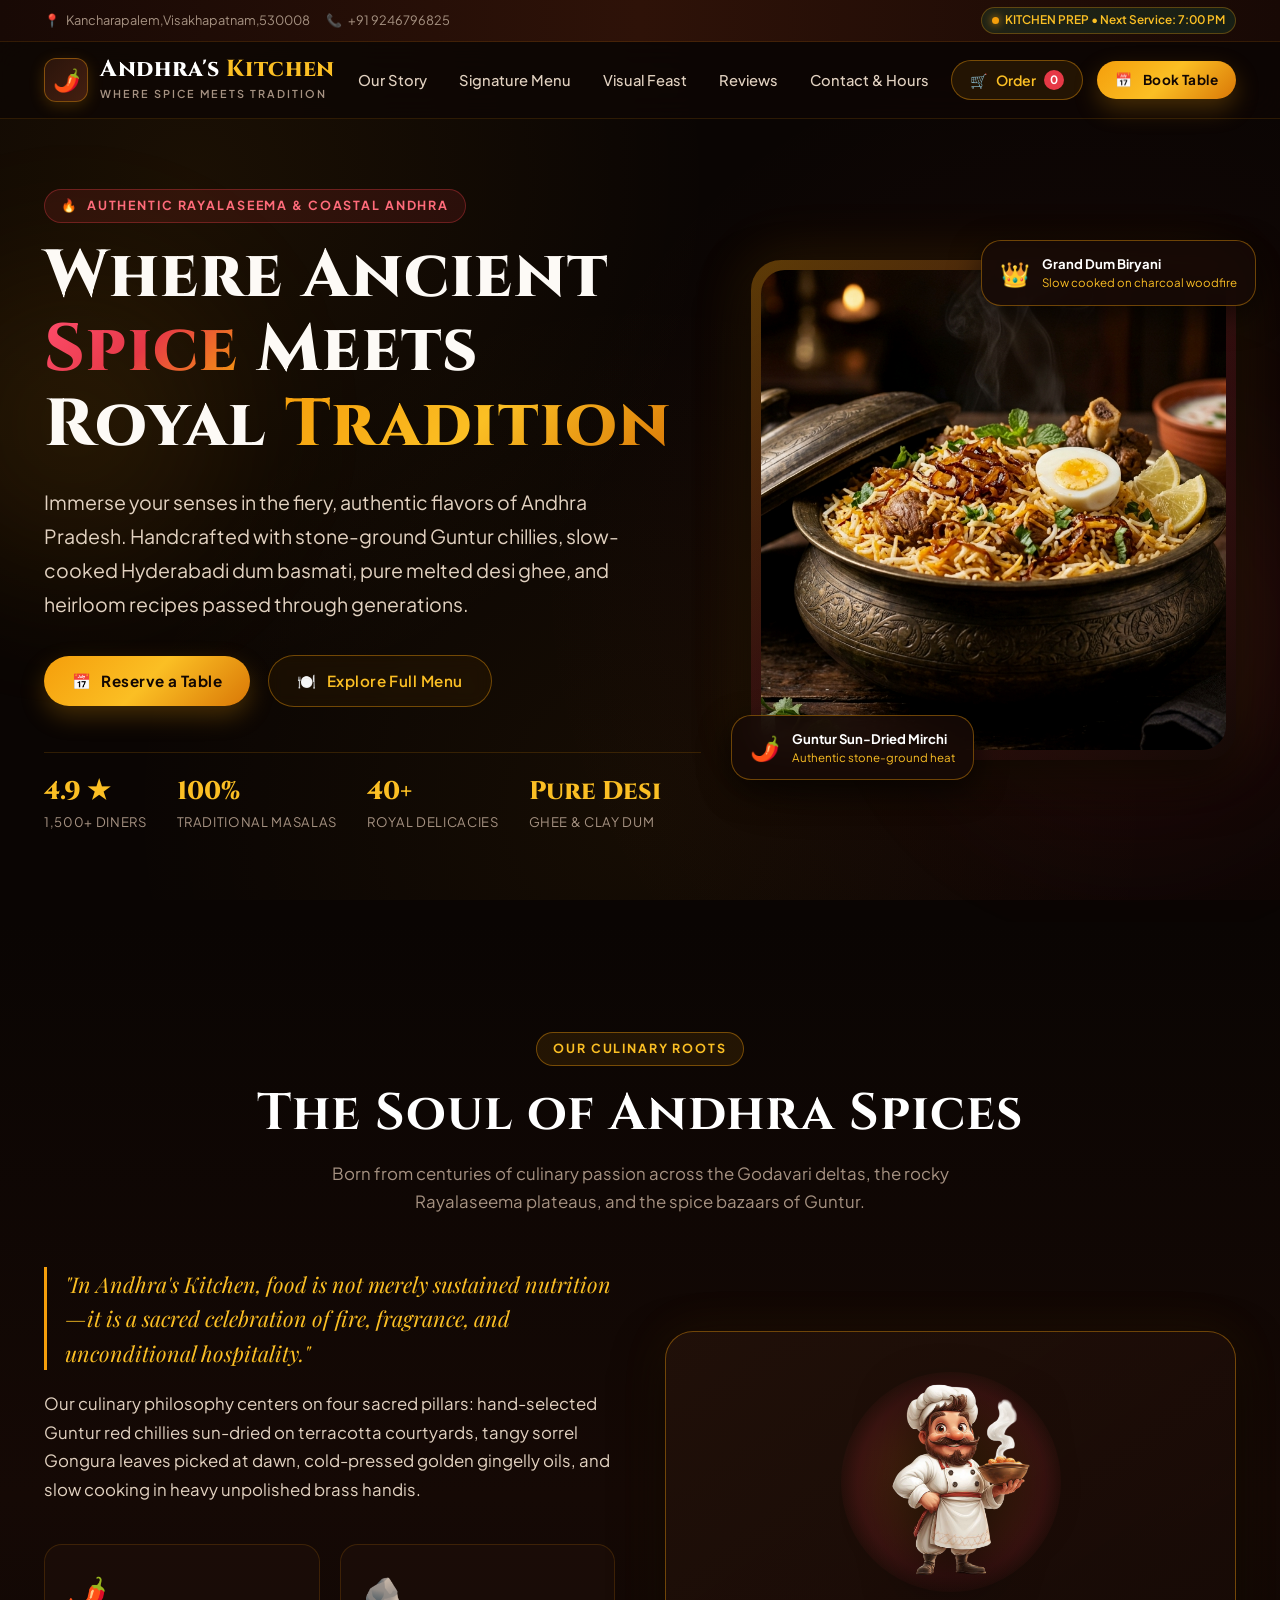
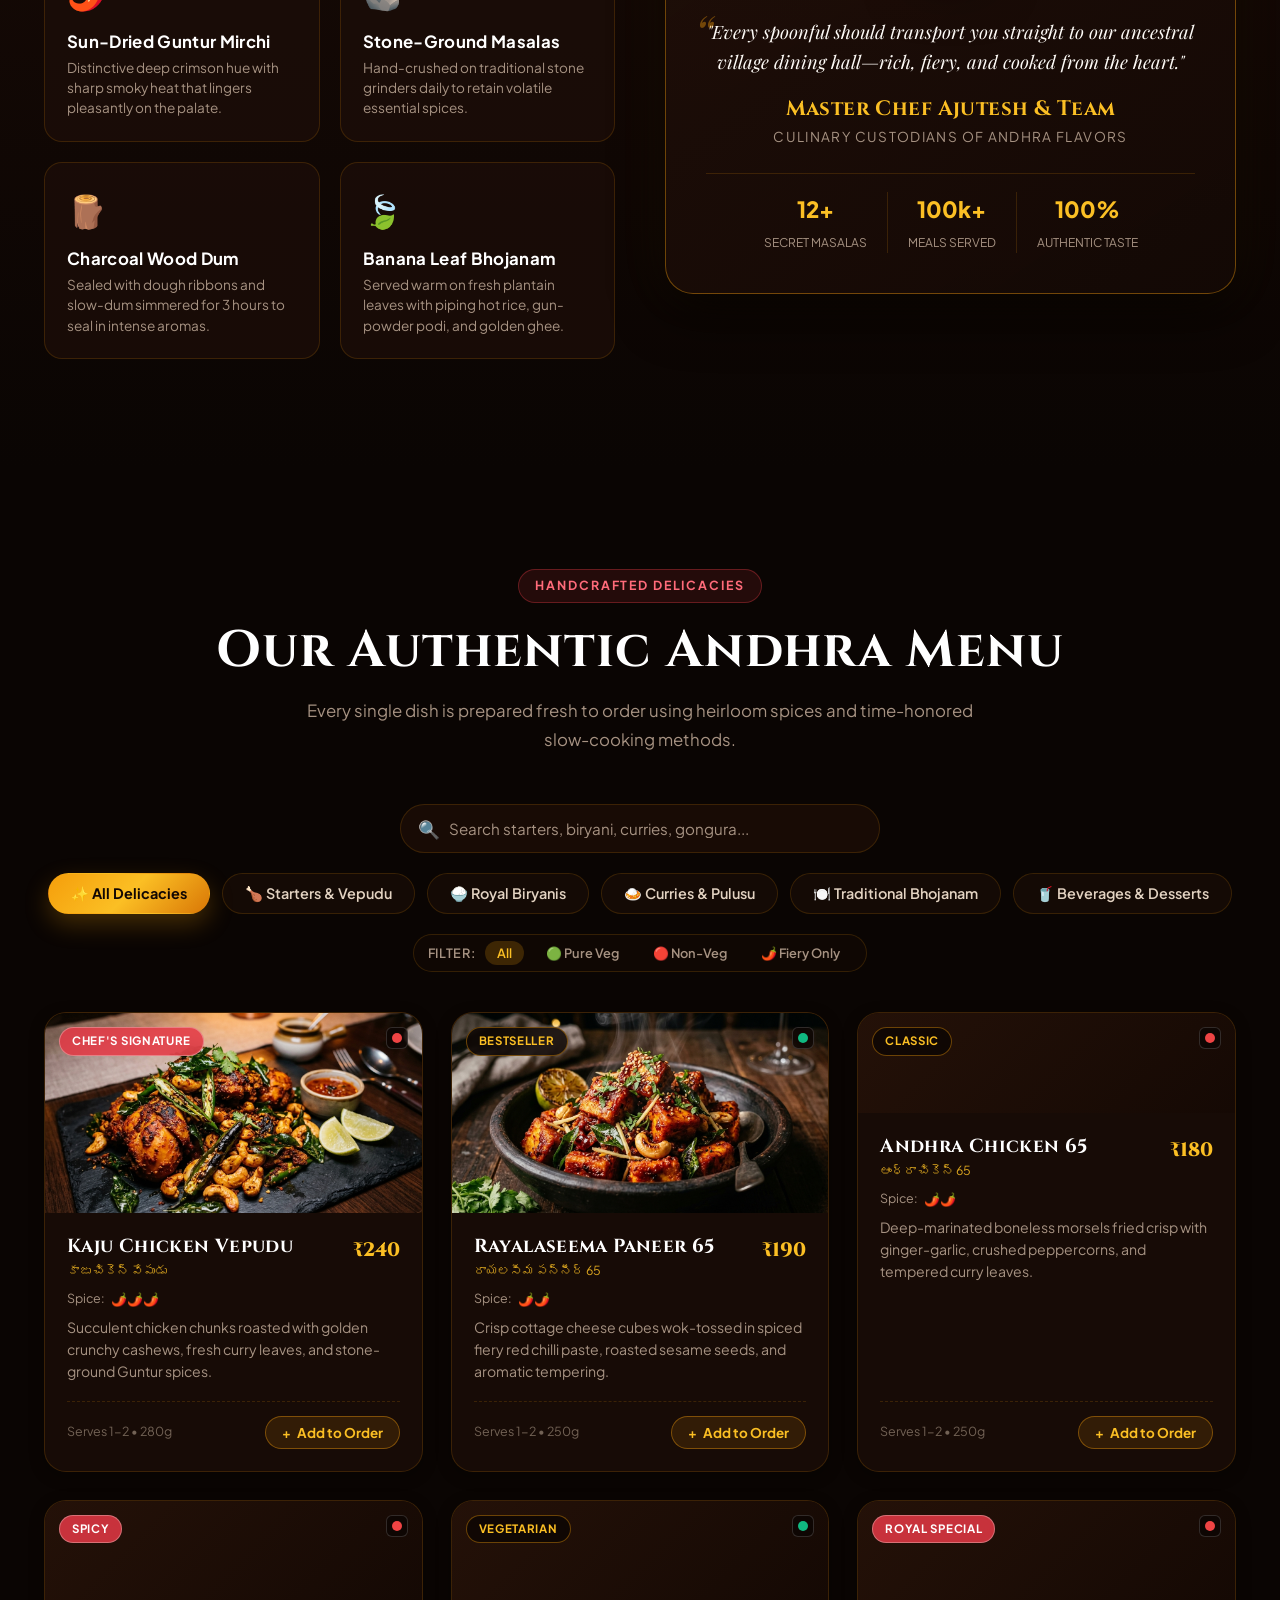
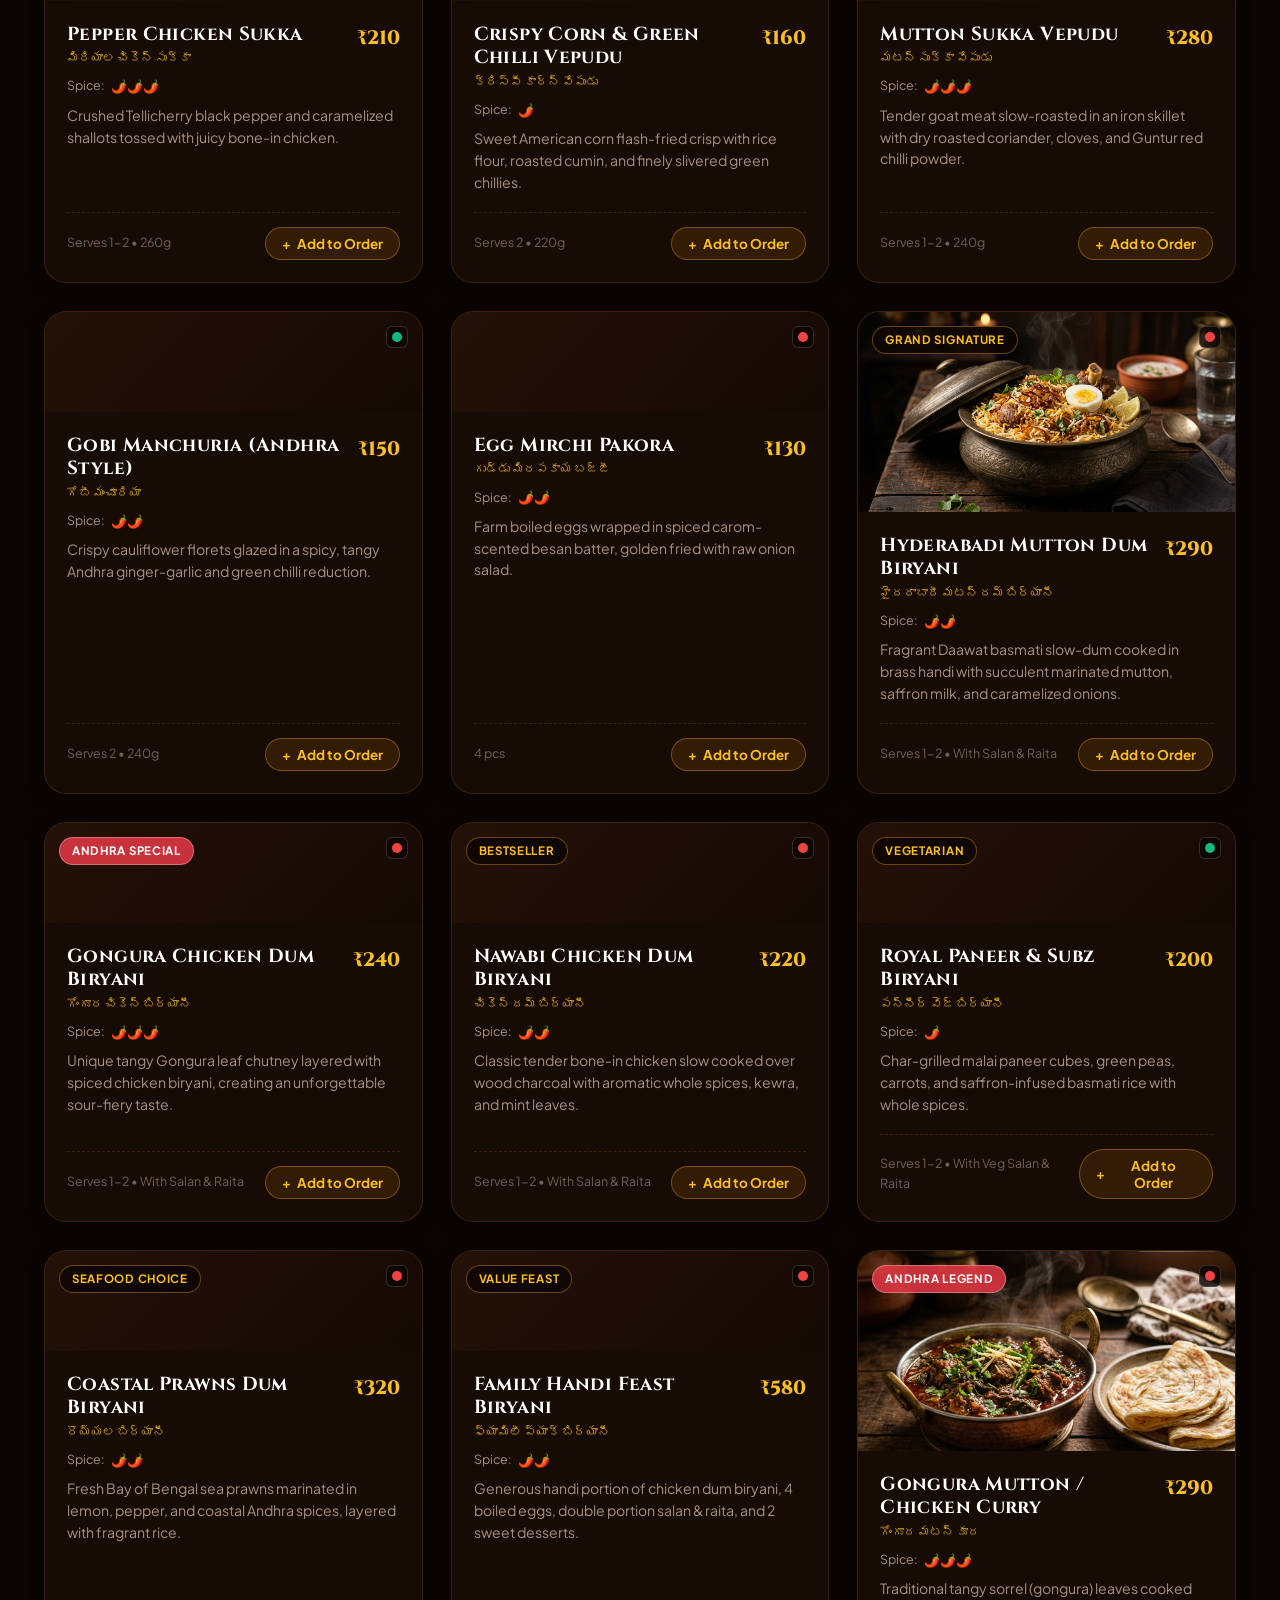
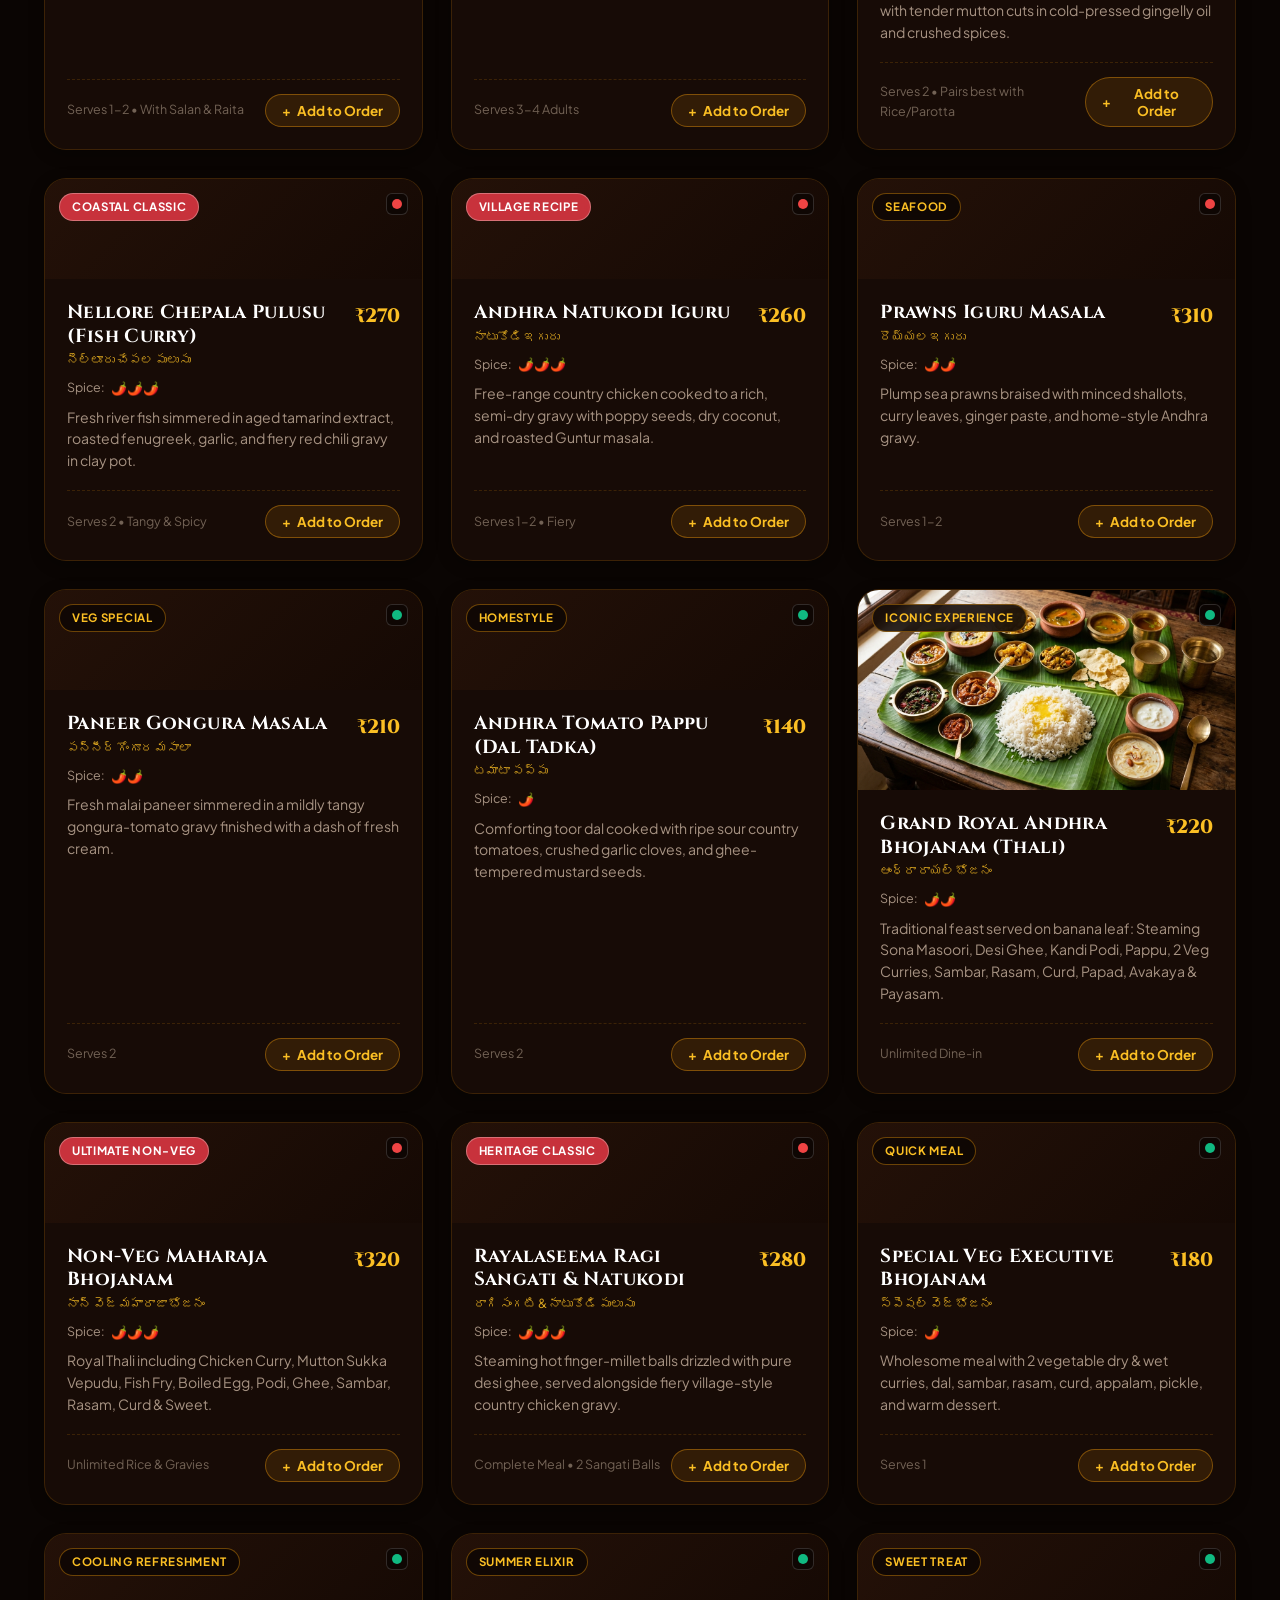
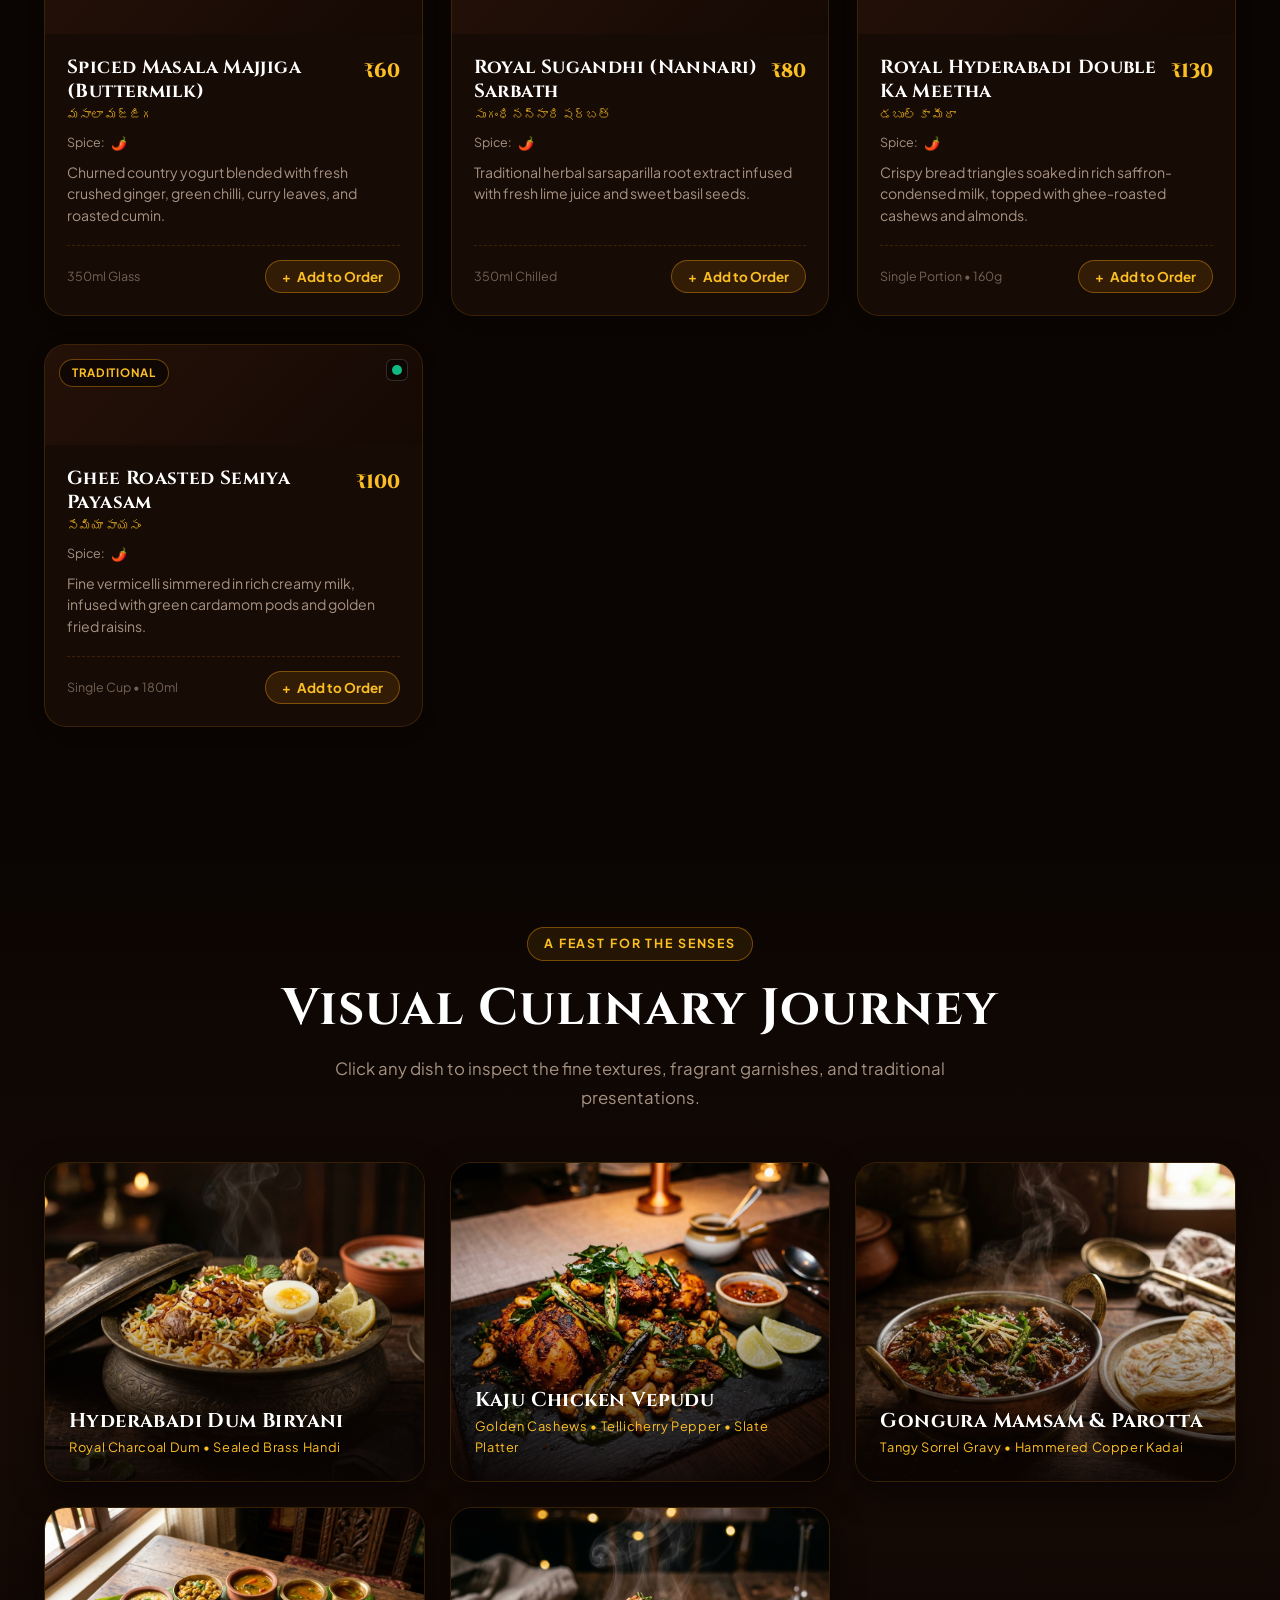
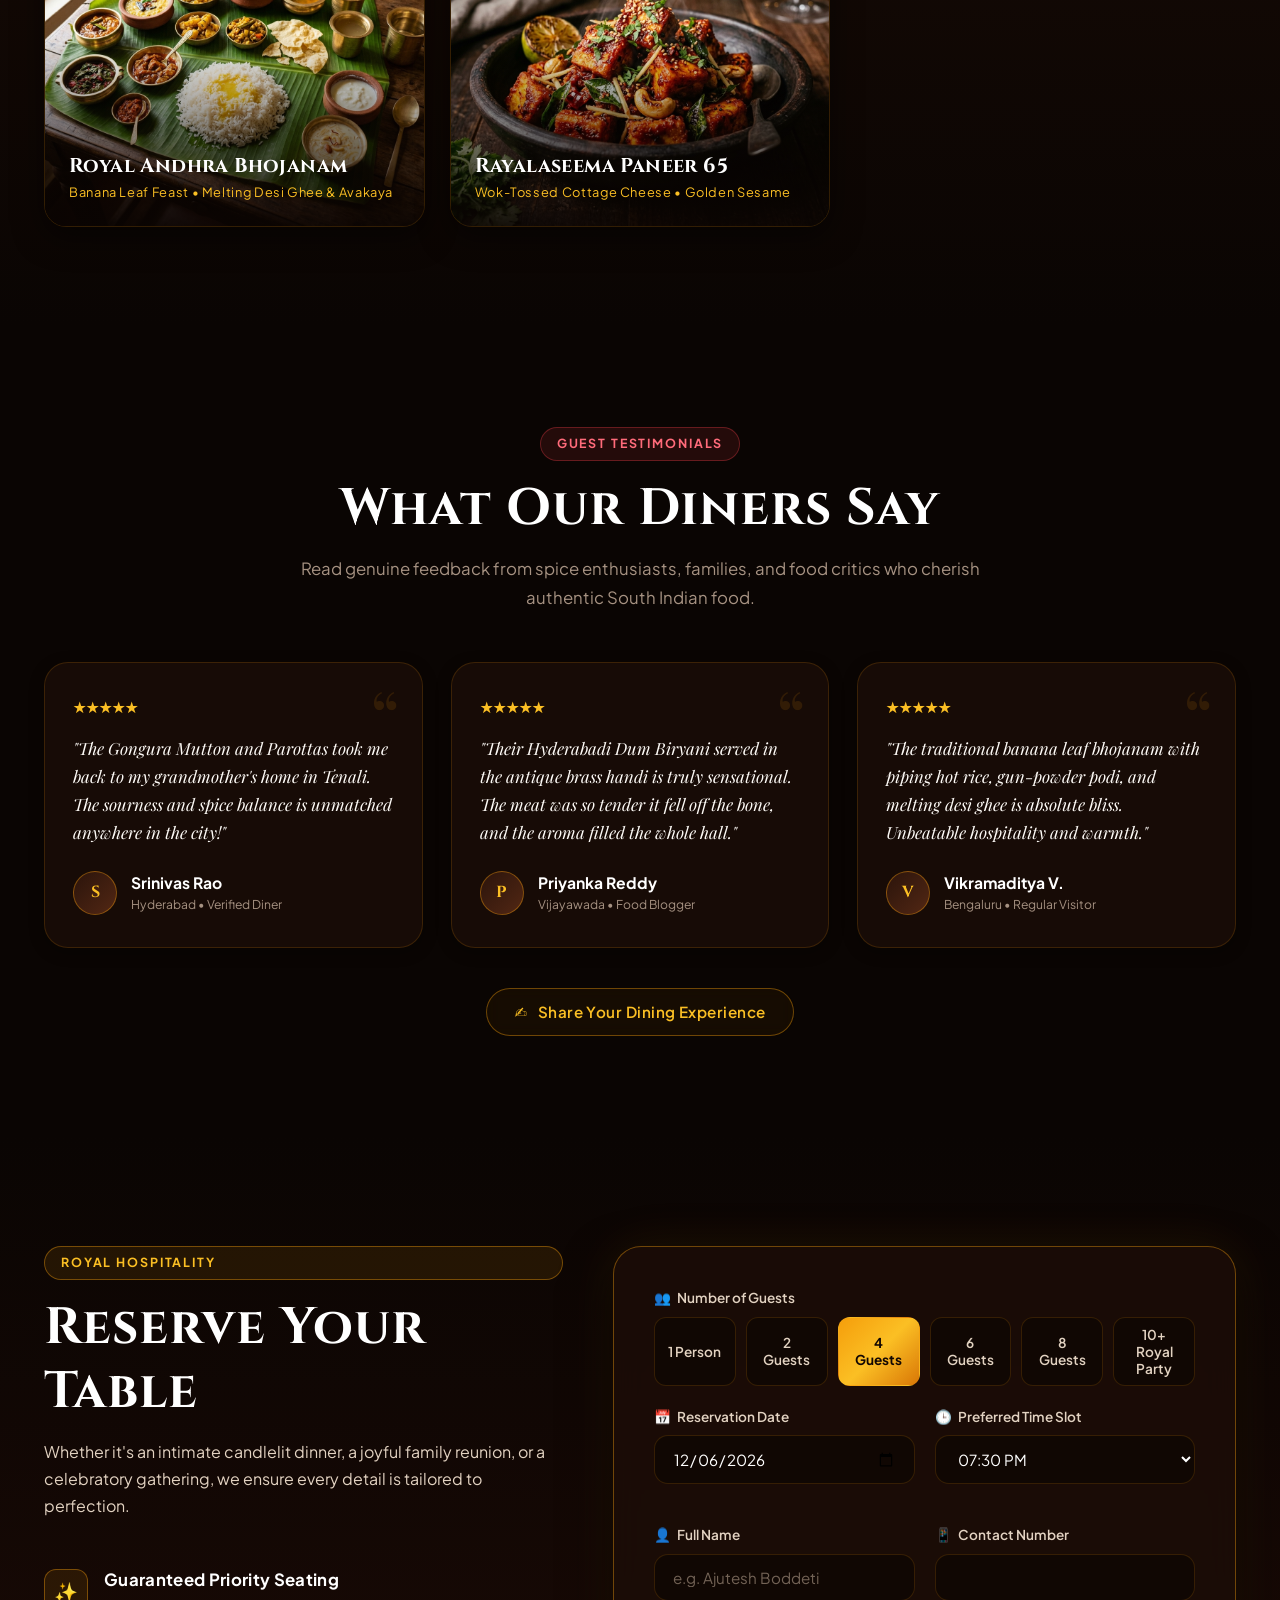
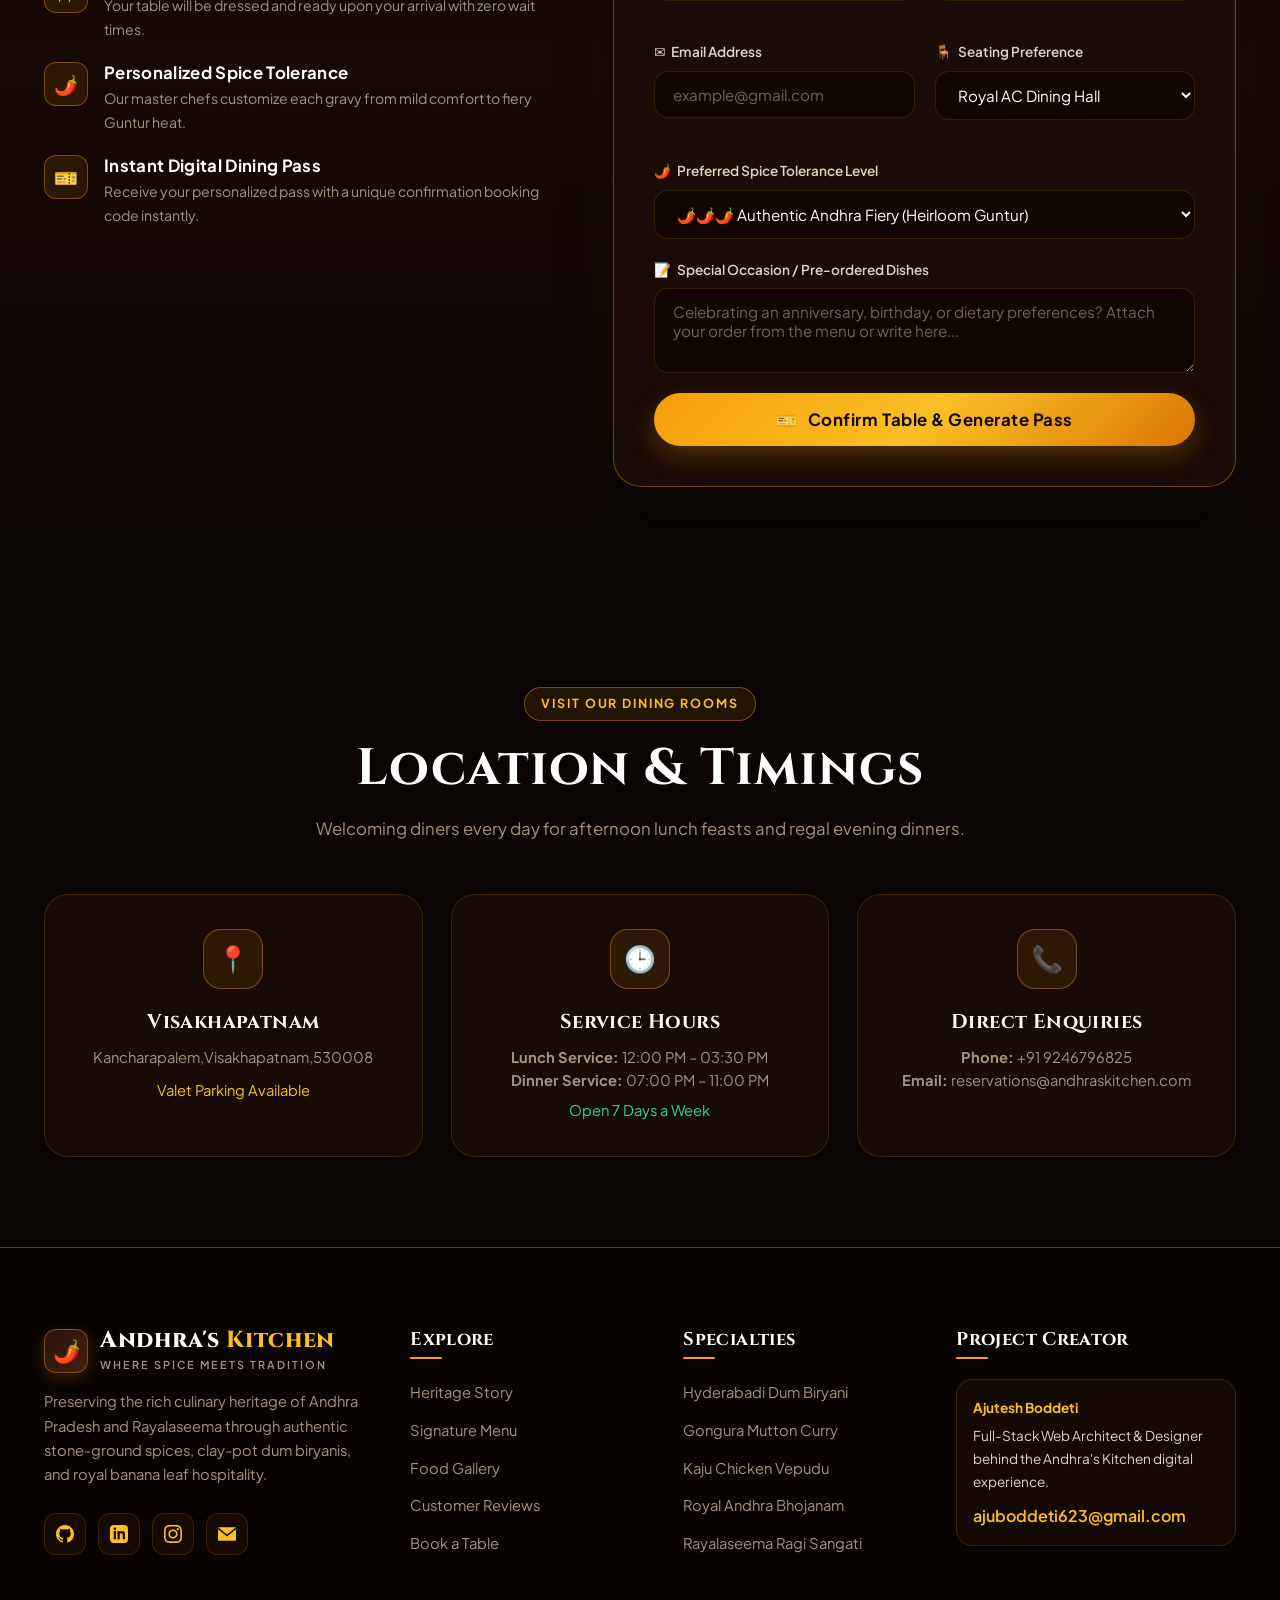
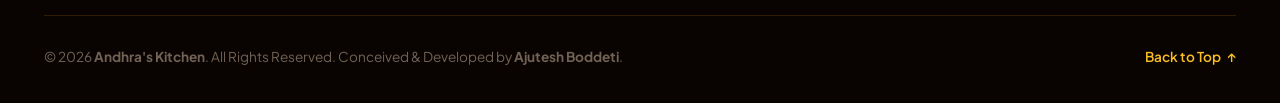
==== commit 161dcda2: "Update contact phone number in index.html" ====
--- a/index.html
+++ b/index.html
@@ -25,7 +25,7 @@
                     <span>📍</span> Kancharapalem,Visakhapatnam,530008
                 </span>
                 <span class="top-bar-item">
-                    <span>📞</span> +91 9553172985
+                    <span>📞</span> +91 9246796825
                 </span>
             </div>
             <div class="top-bar-right">
@@ -693,7 +693,7 @@
                     <div class="contact-card">
                         <div class="contact-icon-circle">📞</div>
                         <h3>Direct Enquiries</h3>
-                        <p><strong>Phone:</strong> +91 9553172985</p>
+                        <p><strong>Phone:</strong> +91 9246796825</p>
                         <p><strong>Email:</strong> reservations@andhraskitchen.com</p>
                     </div>
                 </div>
@@ -902,4 +902,4 @@
     <script src="app.js"></script>
 </body>
 
-</html>+</html>
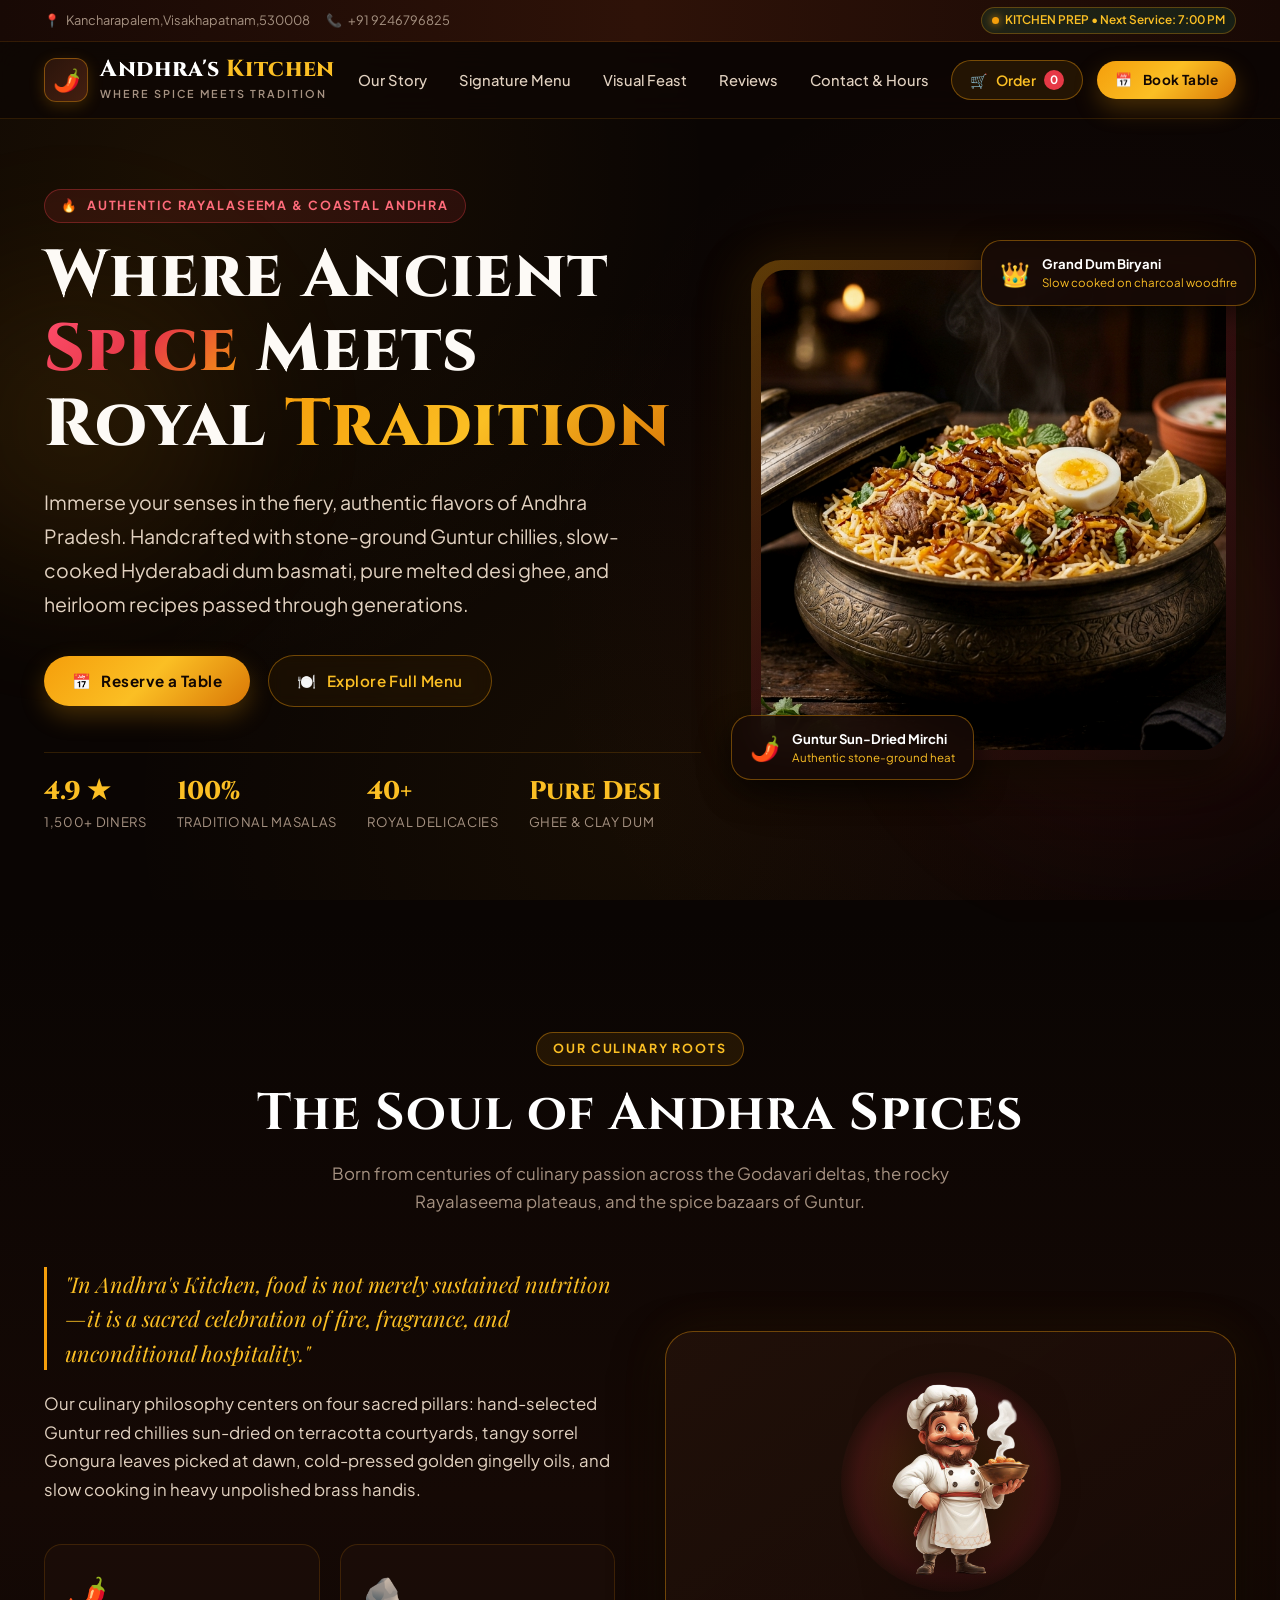
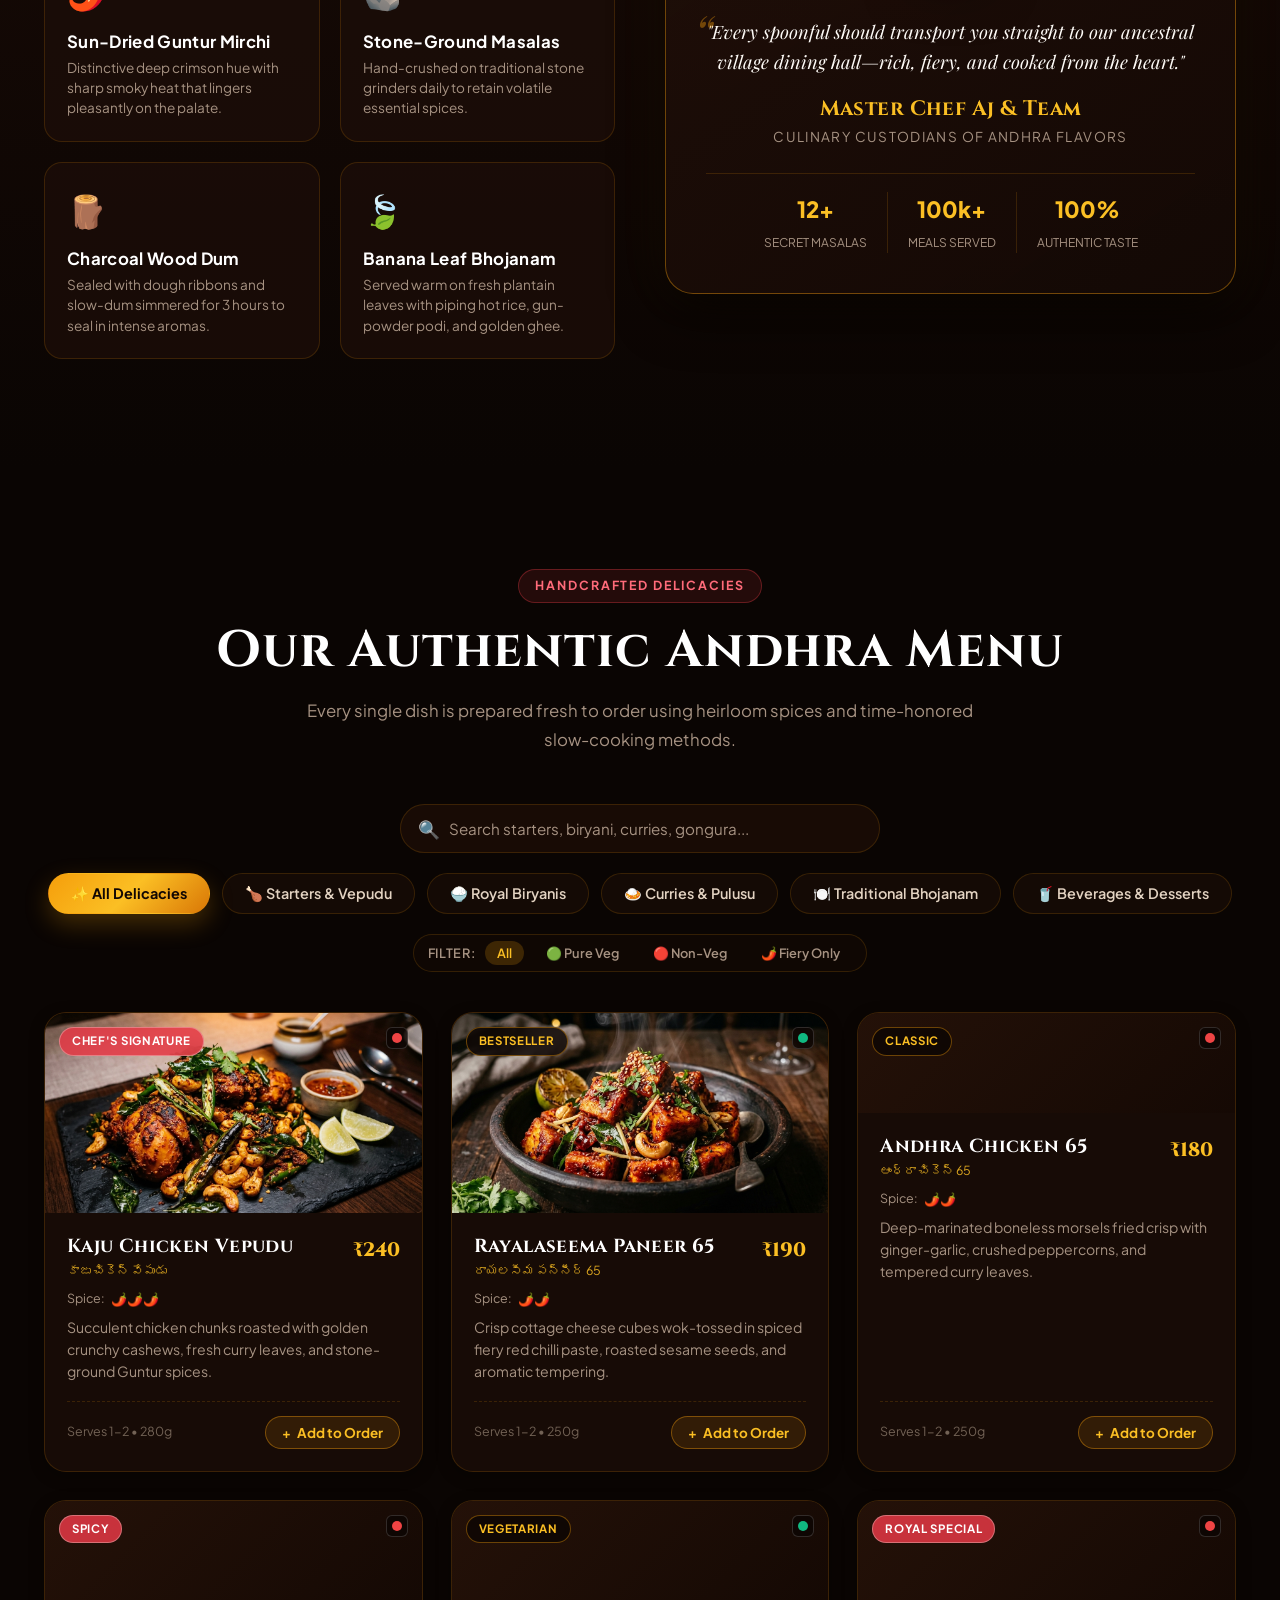
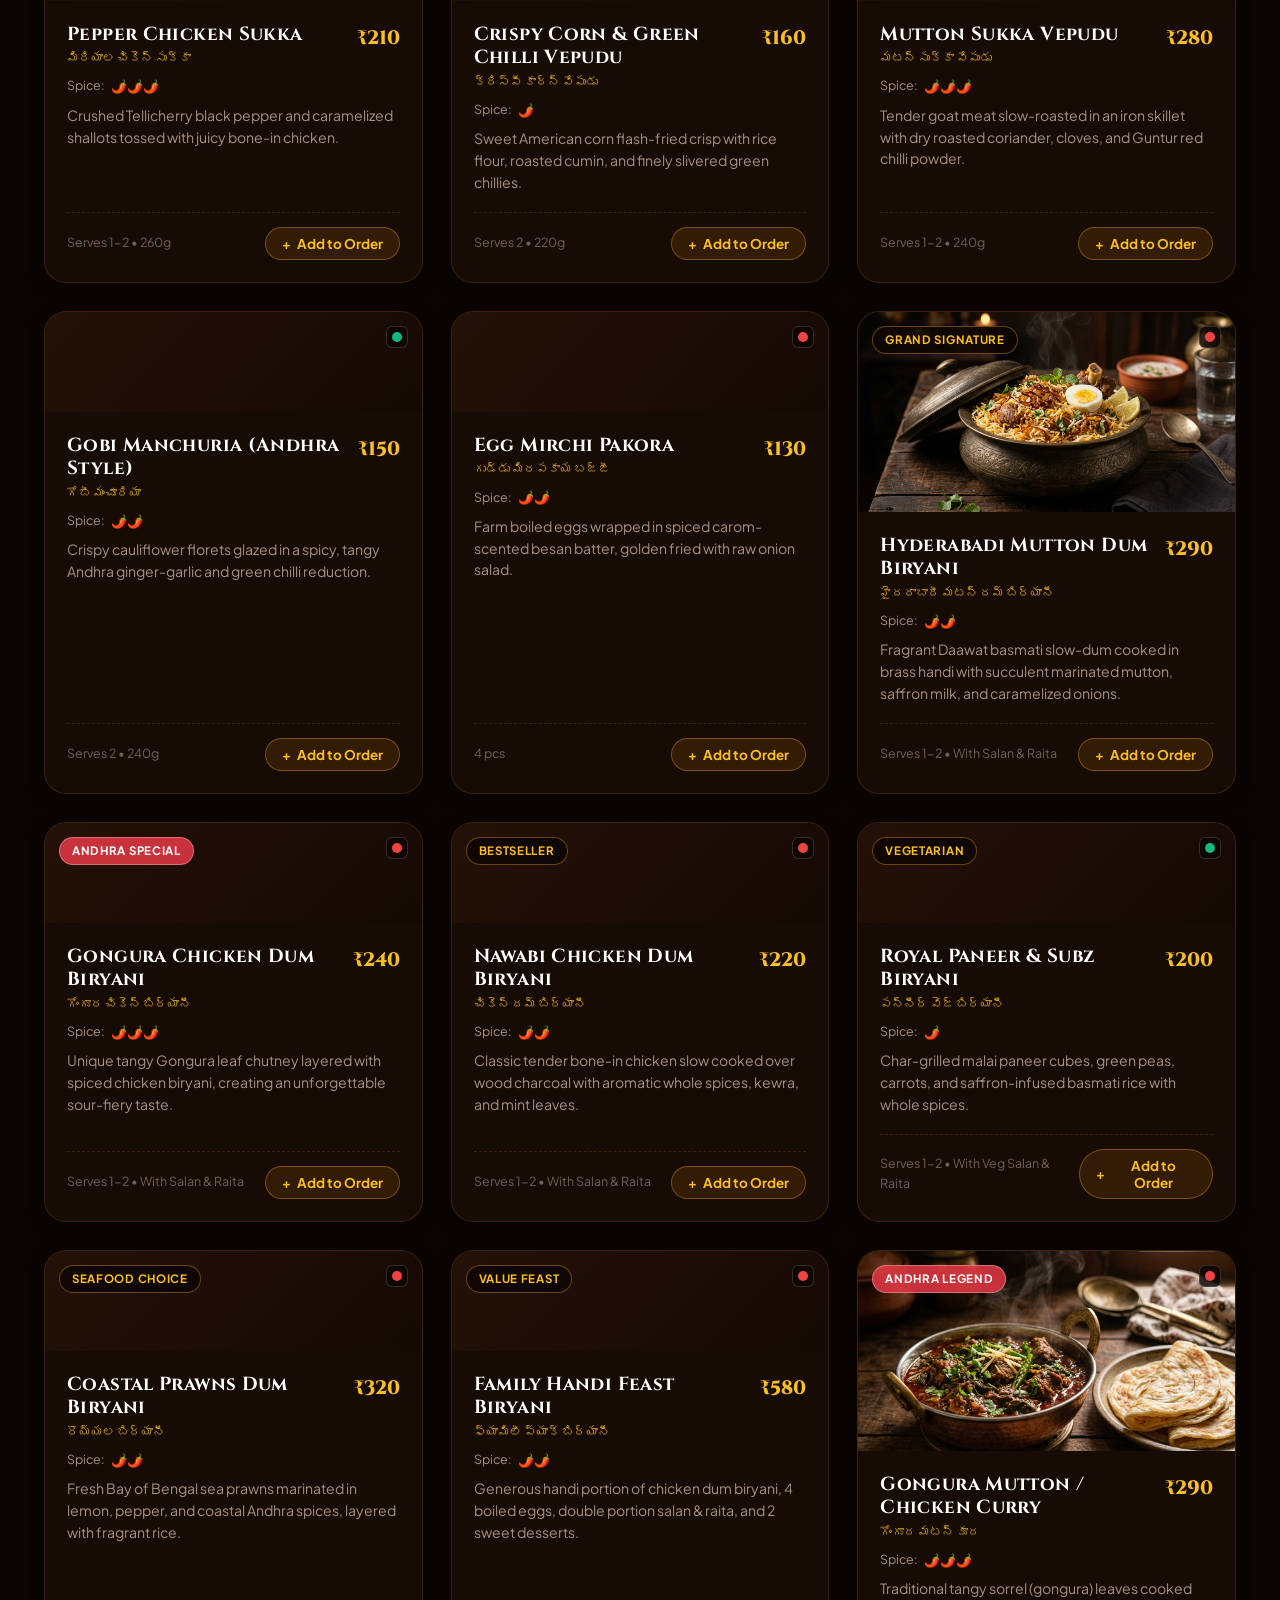
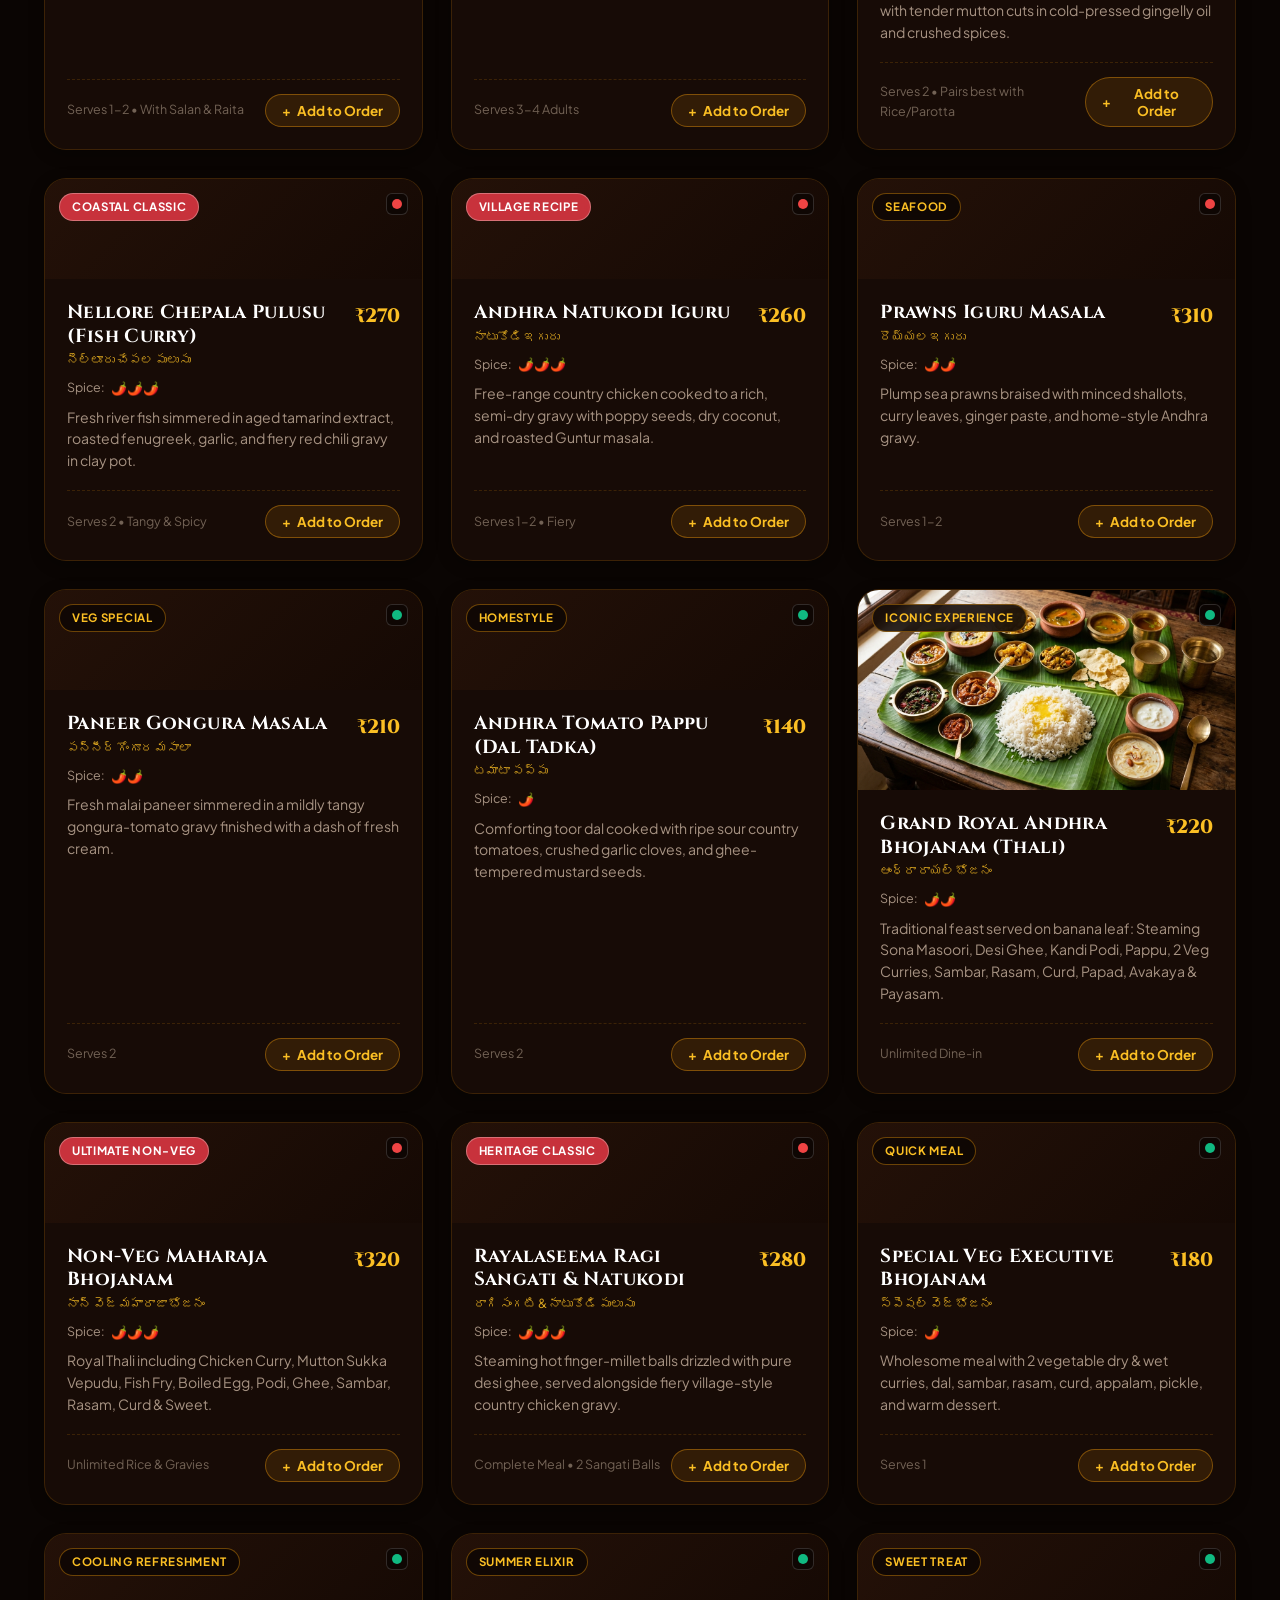
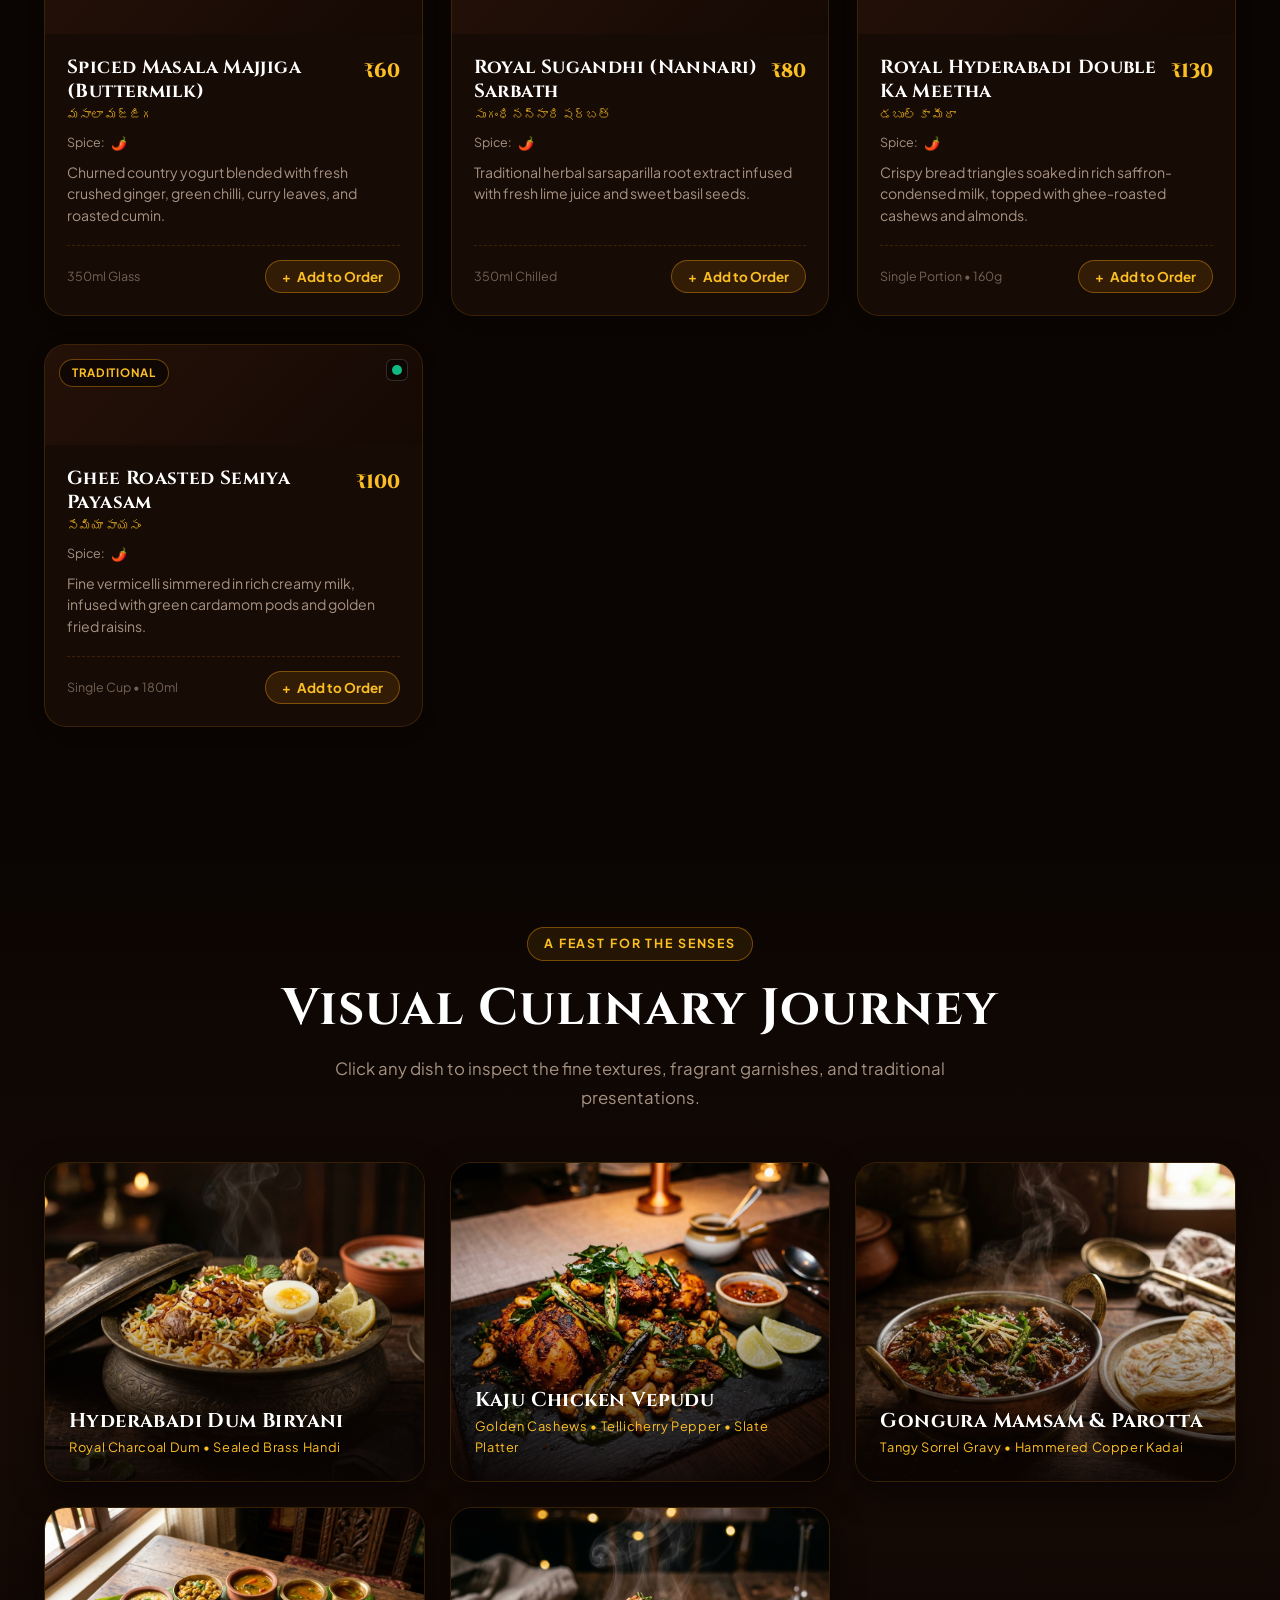
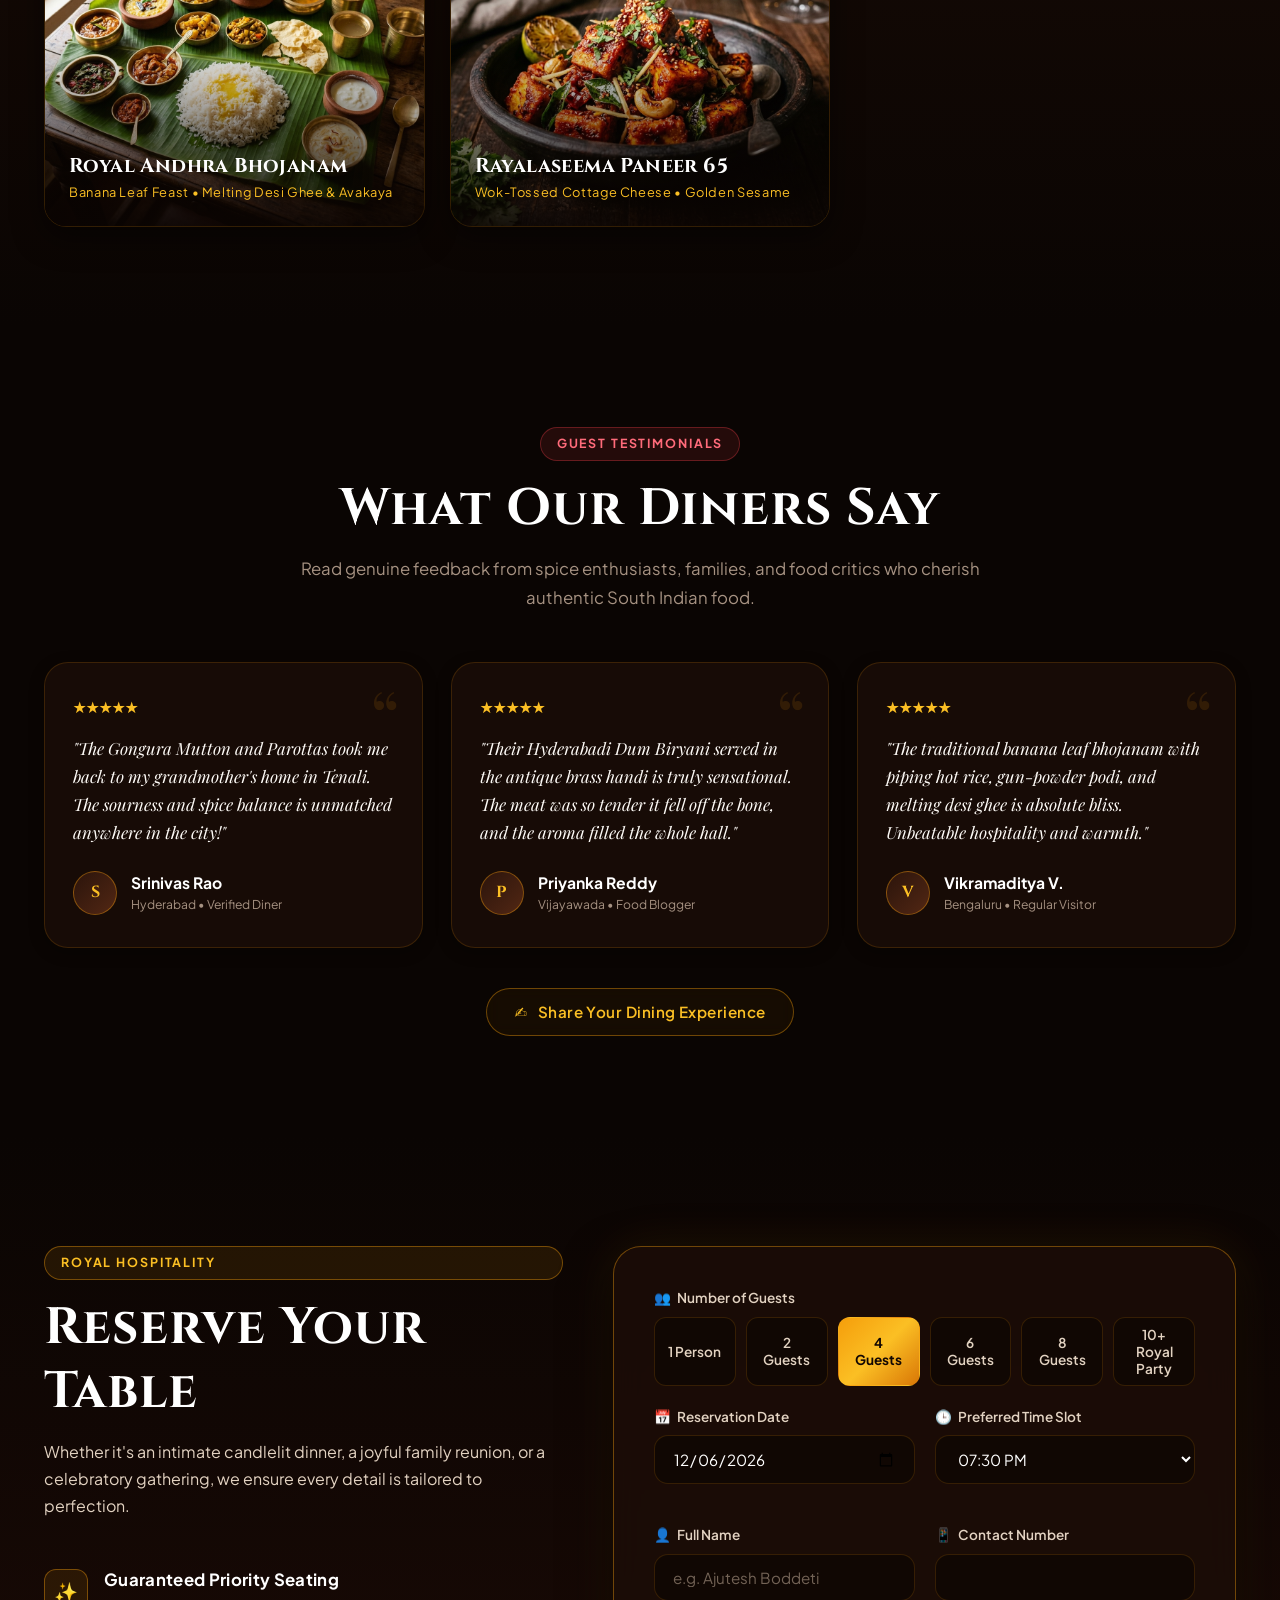
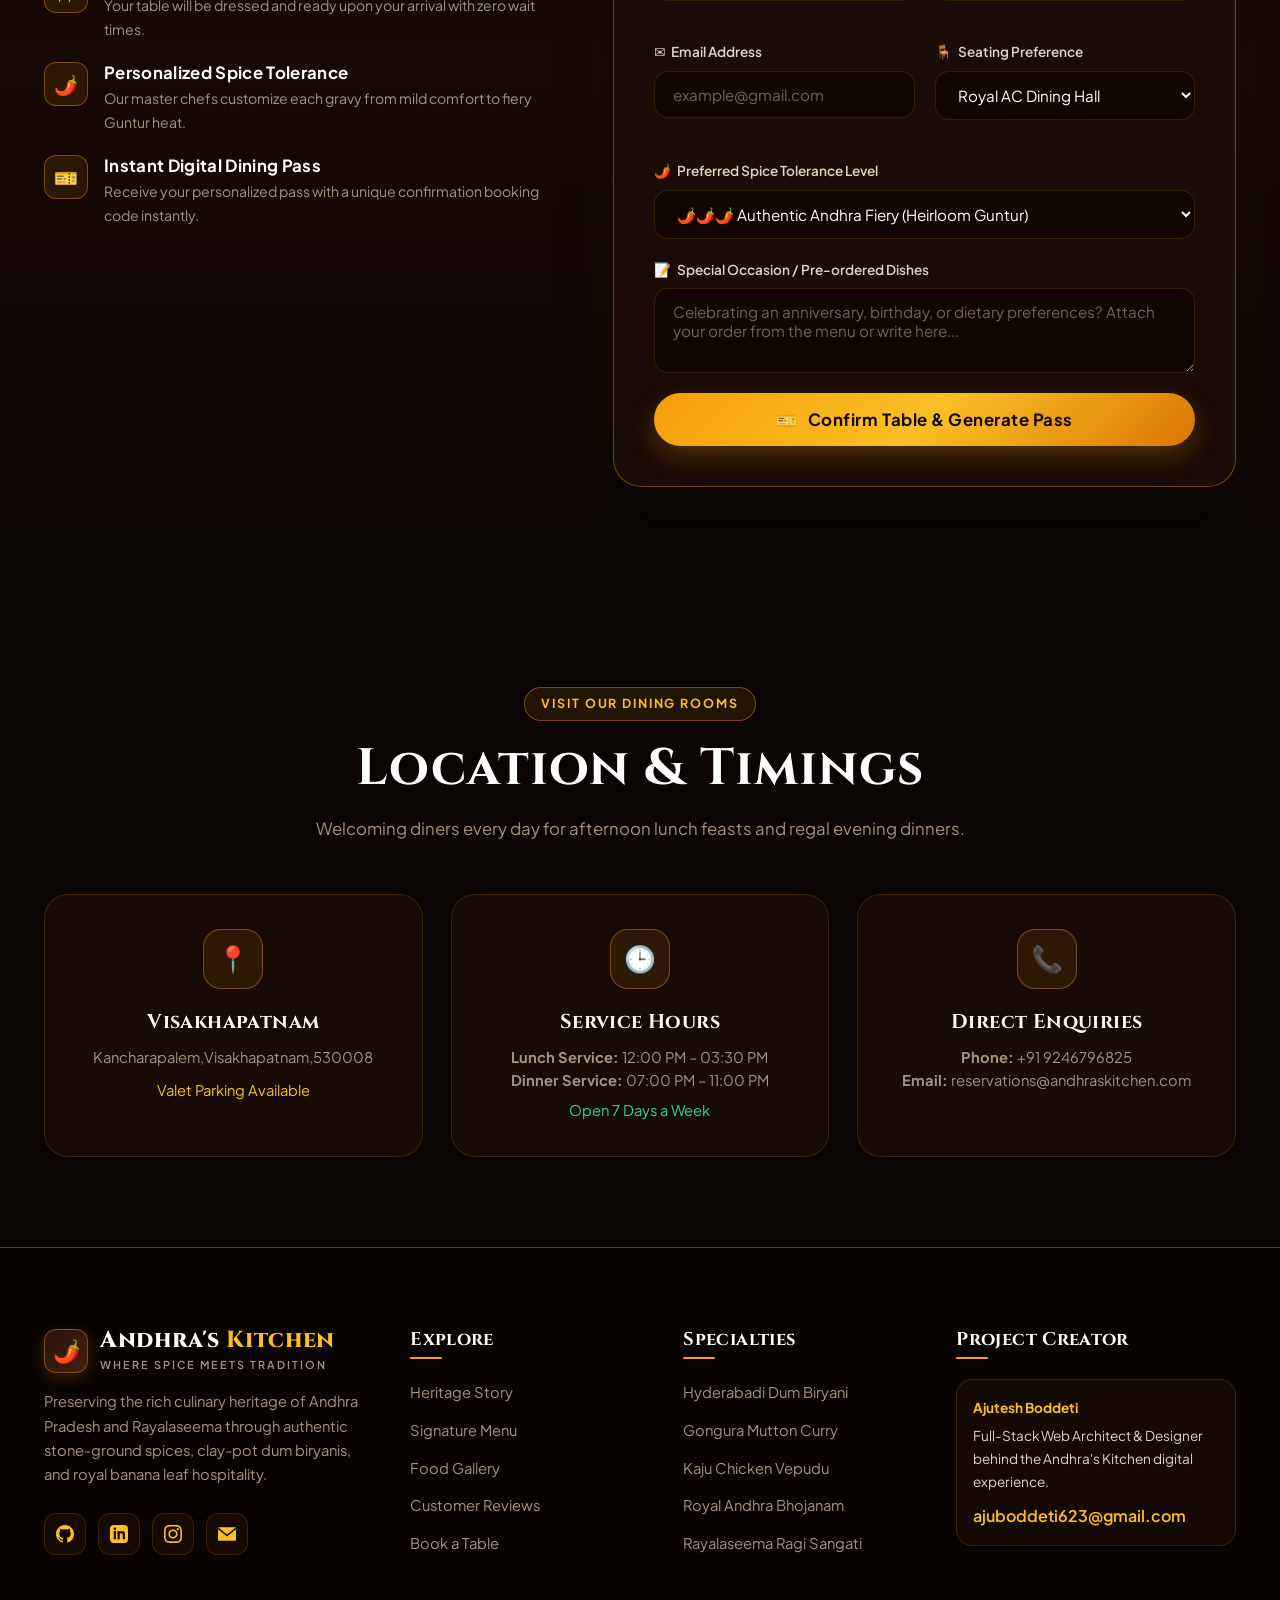
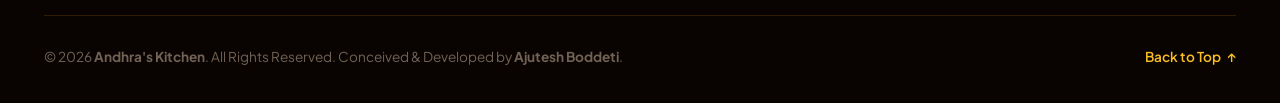
==== commit 29cd06bd: "Update chef name from Ajutesh to Aj" ====
--- a/index.html
+++ b/index.html
@@ -289,7 +289,7 @@
                             "Every spoonful should transport you straight to our ancestral village dining hall—rich,
                             fiery, and cooked from the heart."
                         </p>
-                        <h3 class="chef-name">Master Chef Ajutesh & Team</h3>
+                        <h3 class="chef-name">Master Chef Aj & Team</h3>
                         <div class="chef-role">Culinary Custodians of Andhra Flavors</div>
 
                         <div
